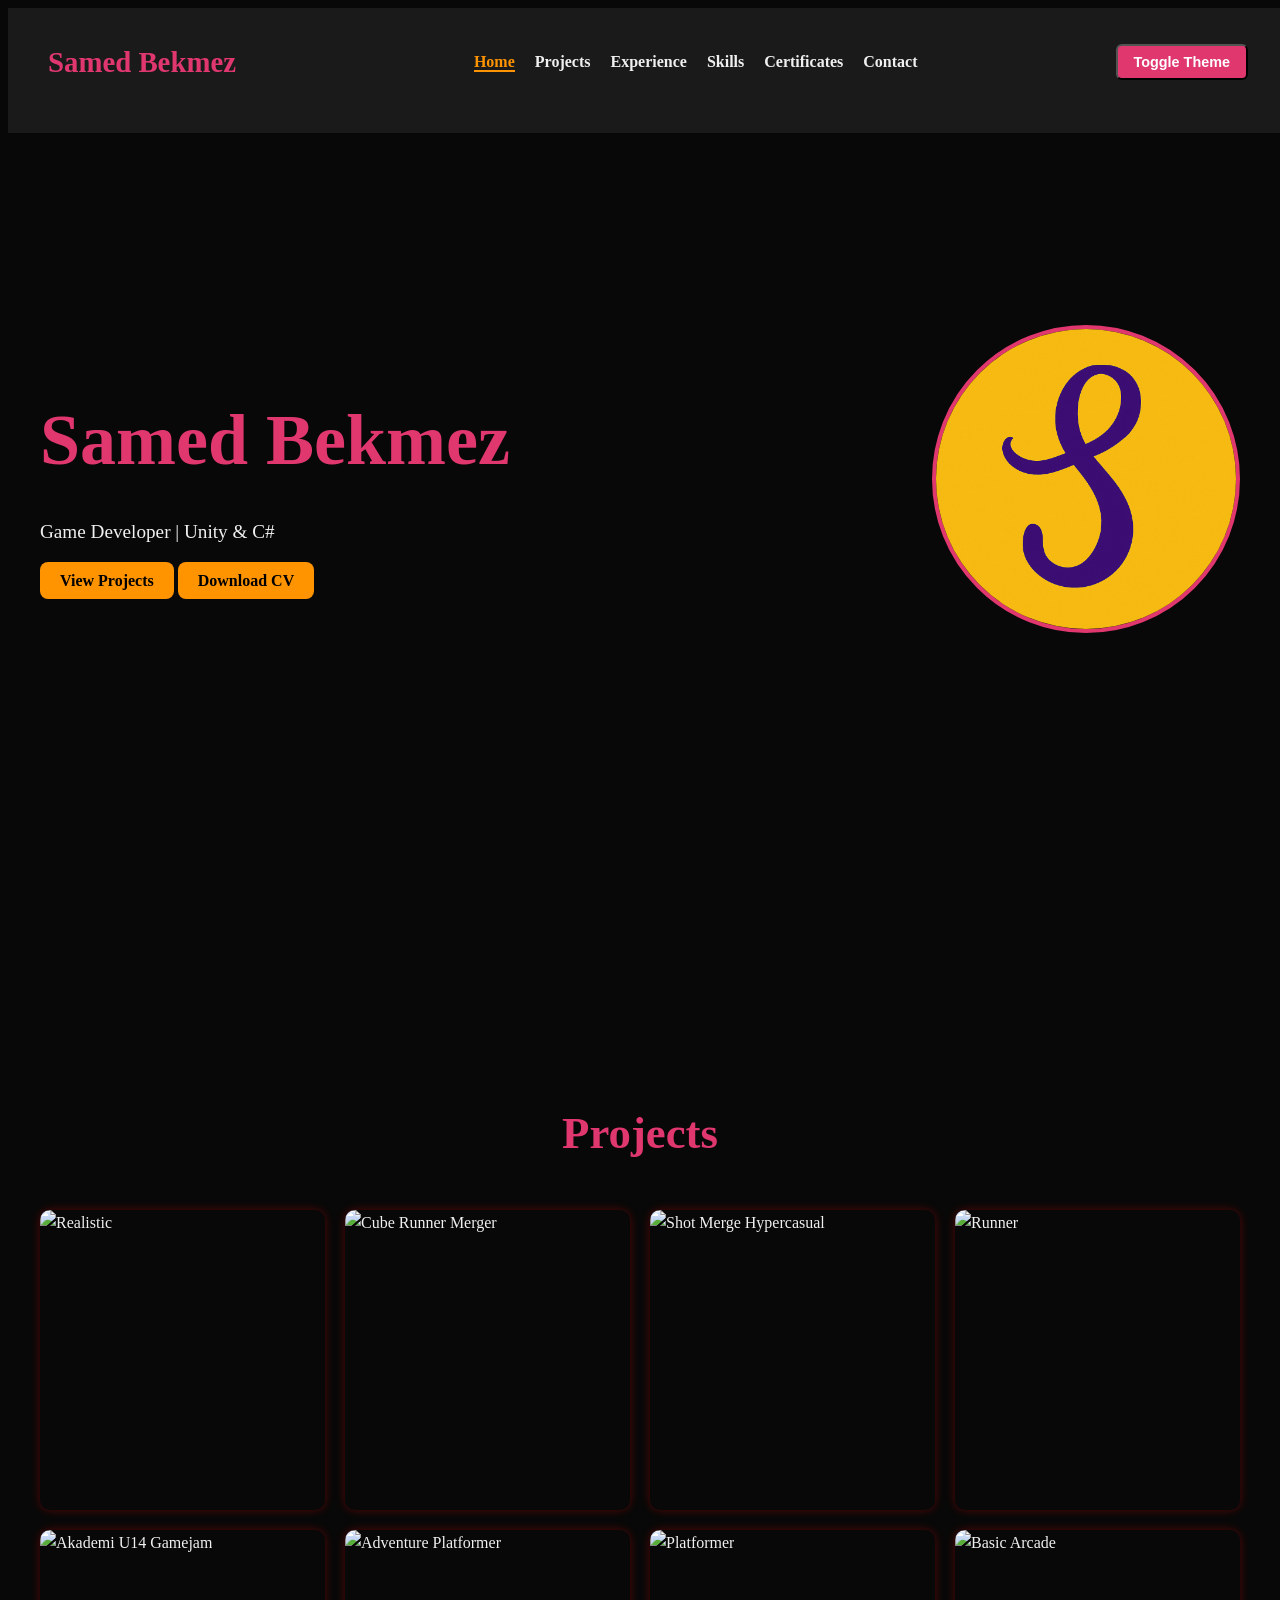
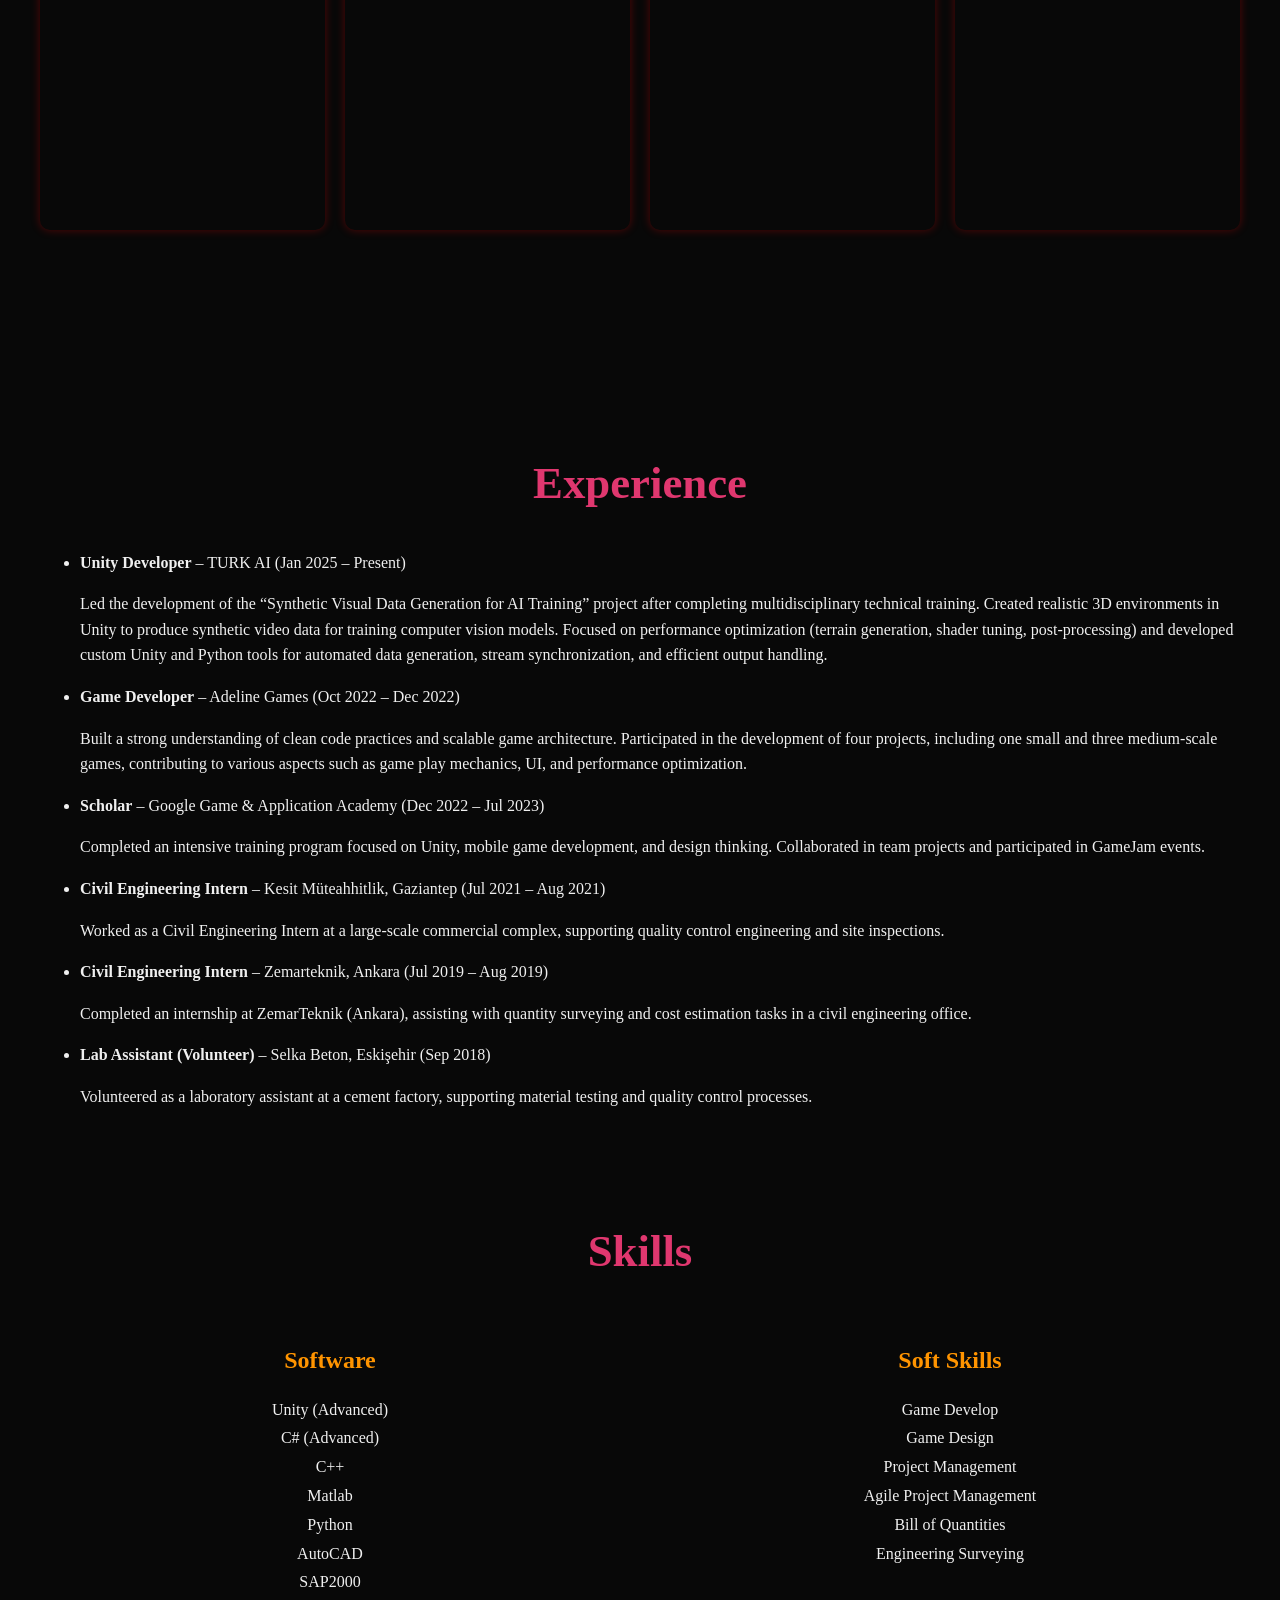
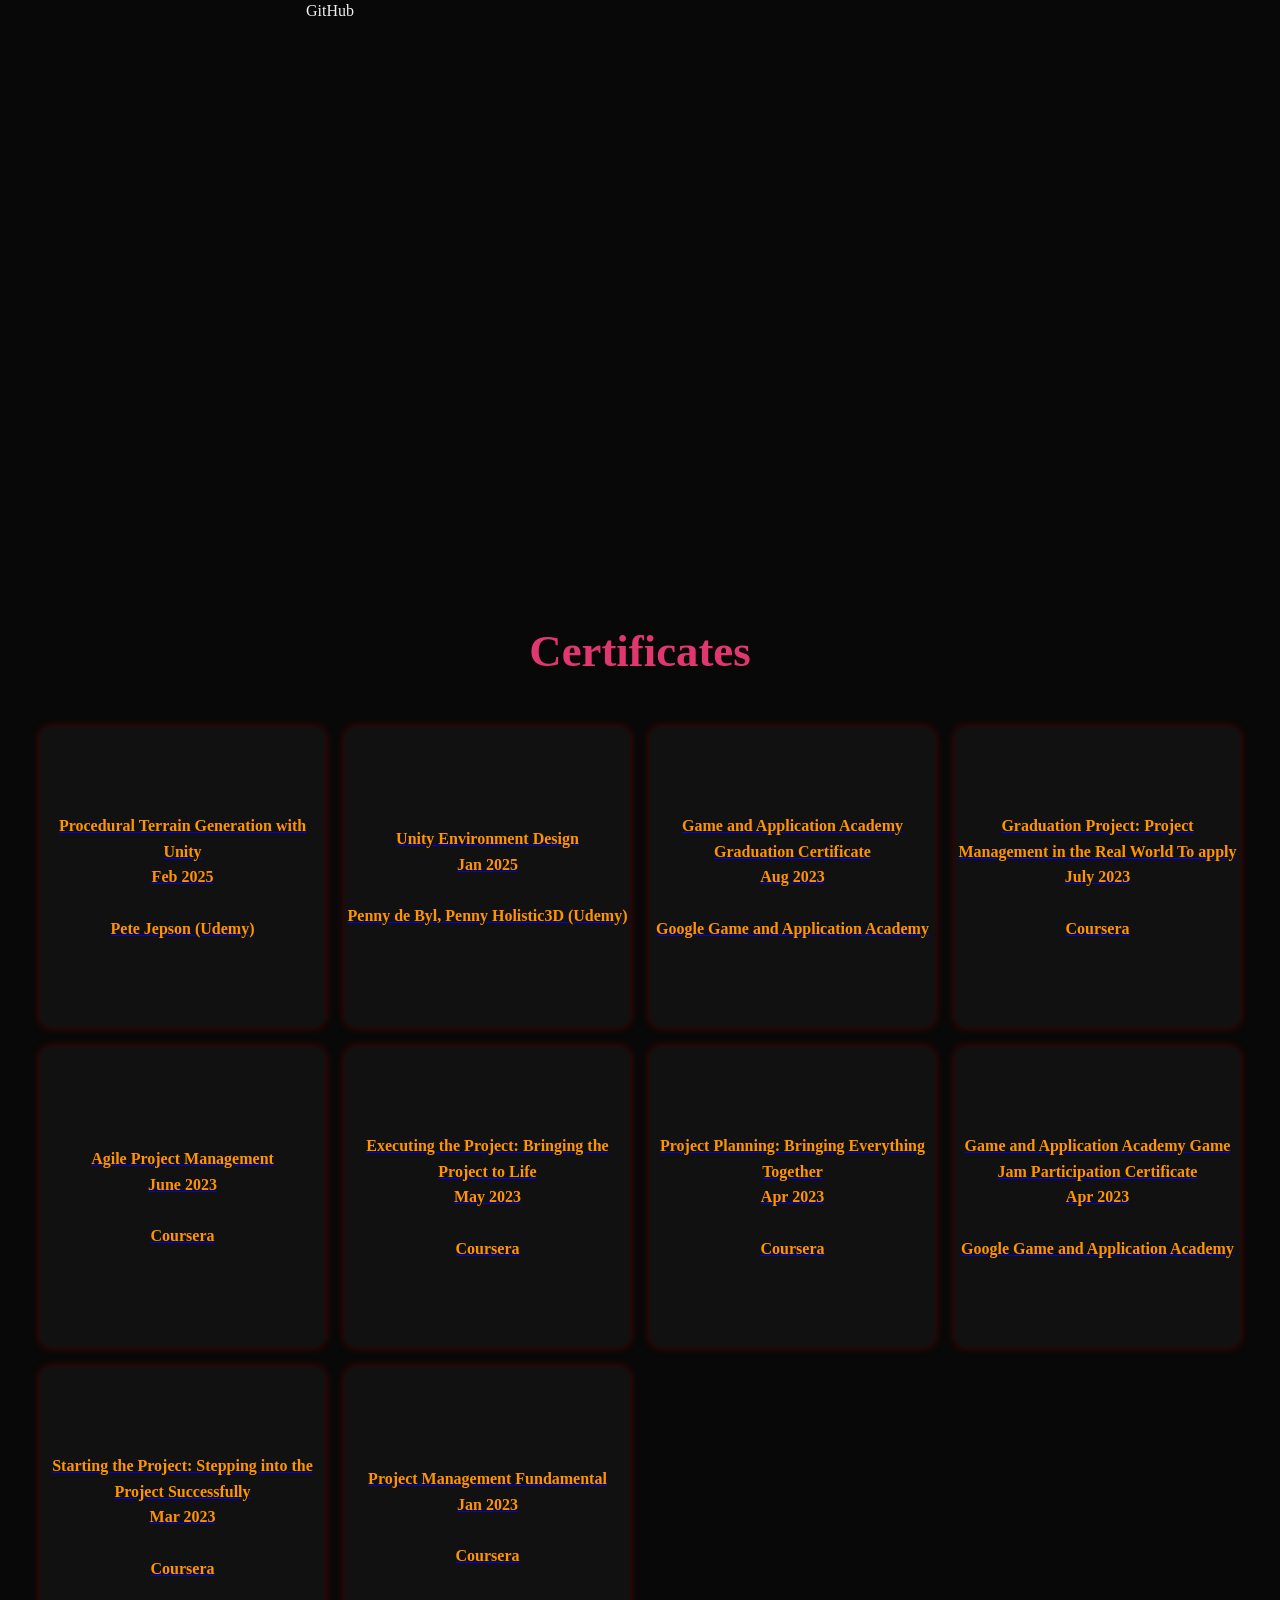
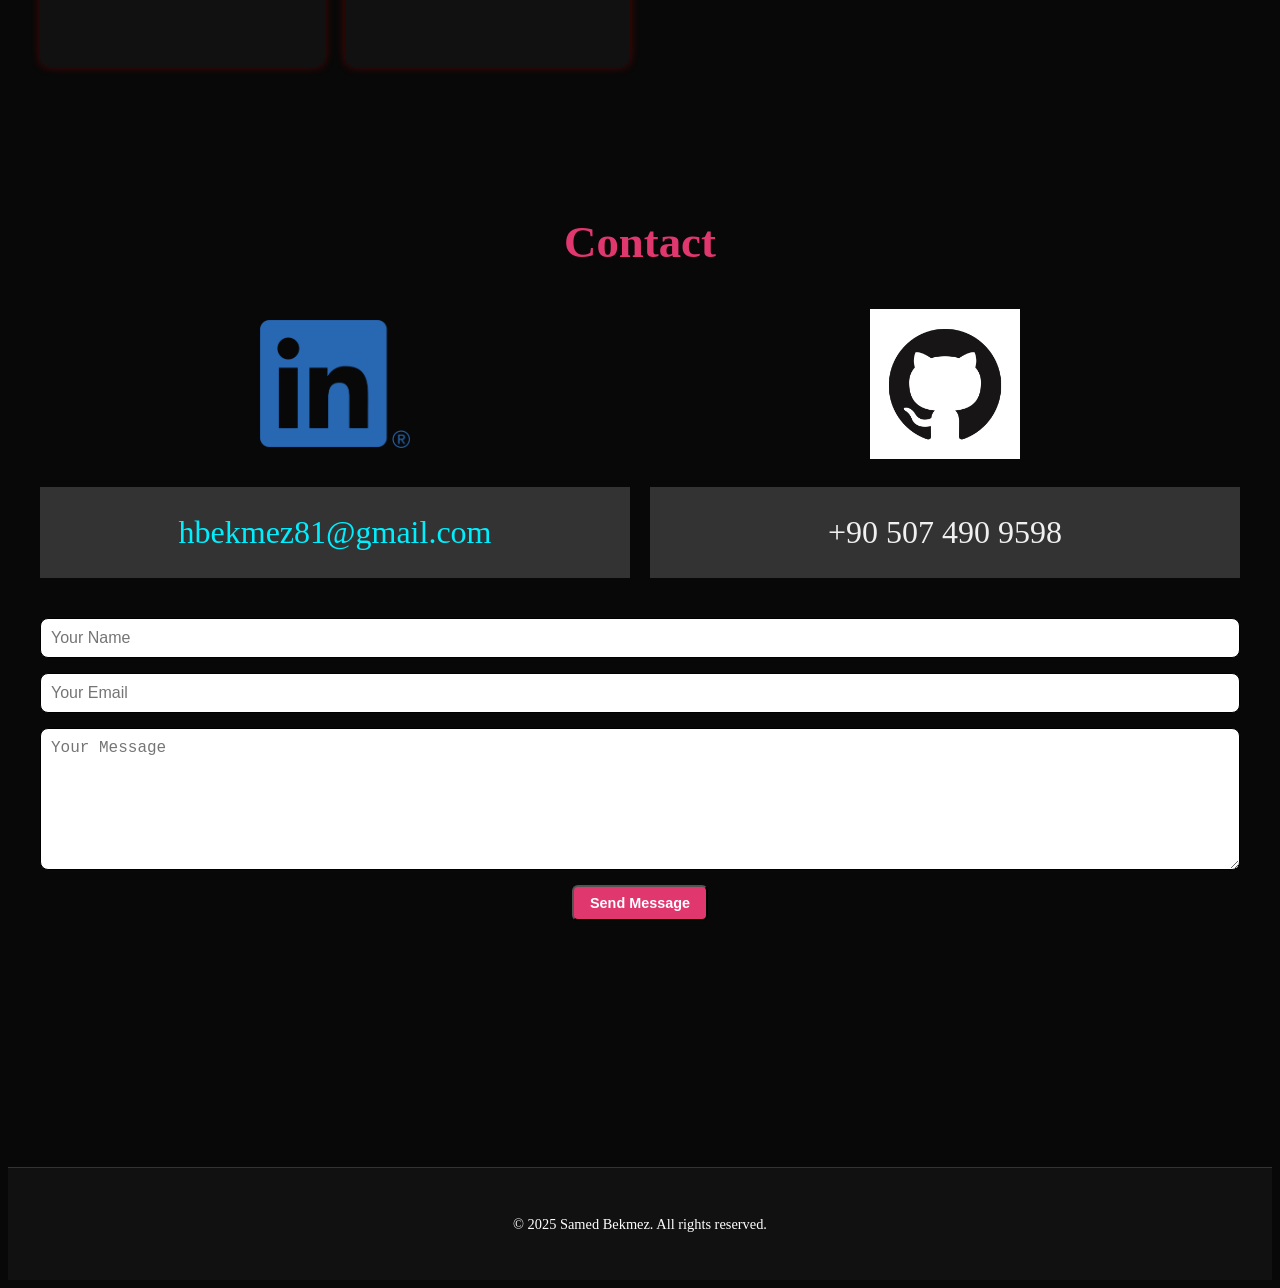
==== index.html @ 7e8eedae "Update index.html" ====
<!DOCTYPE html>
<html lang="en">

<head>
    <meta charset="UTF-8" />
    <meta name="viewport" content="width=device-width, initial-scale=1.0" />
    <title>Samed Bekmez | Game Developer</title>
    <link href="https://fonts.googleapis.com/css2?family=Inter:wght@400;600;800&display=swap" rel="stylesheet" />
    <link rel="stylesheet" href="style.css" />
</head>

<body>
    <header>
        <nav class="container nav">
            <a href="#home" class="logo">
                <span class="logo-text">Samed Bekmez</span>
                <img class="logo-img" src="img/jestersvision_logo.png" alt="Logo" />
            </a>
            <ul class="nav-links">
                <li><a href="#home">Home</a></li>
                <li><a href="#projects">Projects</a></li>
                <li><a href="#experience">Experience</a></li>
                <li><a href="#skills">Skills</a></li>
                <li><a href="#certificates">Certificates</a></li>
                <li><a href="#contact">Contact</a></li>
            </ul>

            <div class="right-buttons">
                <button id="theme-toggle" class="btn-small">Toggle Theme</button>
                <div class="menu-toggle" id="mobile-menu">
                    <span></span><span></span><span></span>
                </div>
            </div>
        </nav>

    </header>

    <section id="home" class="hero container">
        <div class="hero-text">

            <h1>Samed Bekmez</h1>
            <p> Game Developer | Unity & C# </p>
            <a href="https://github.com/sambekthejester?tab=repositories" class="btn" target="_blank">View Projects</a>

            <a href="cv/Samed_Bekmez_CV.pdf" class="btn" target="_blank">Download CV</a>
        </div>
        <div class="hero-img">
            <img src="img/jestersvision_logo.png" alt="Samed Bekmez Logo" />
        </div>
    </section>

    <section id="projects" class="section">
        <div class="container">
            <h2 class="section-title">Projects</h2>
            <div class="gallery-grid">

                <!-- Synthetic Visual Data Generation -->
                <div class="gallery-item">
                    
                    <img src="img/Realistic/thumb.JPG" alt="Realistic" />


                    <div class="overlay">
                        <h3>Synthetic Visual Data Generation</h3>

                
                    </div>

                </div>
                <!-- 
                <!-- Frog Feed Order -->
                <!-- 
                 <div class="gallery-item">
                    <img src="img/Cube_Runner_Merger/thumb.JPG" alt="Frog Feed Order" />

                    <div class="overlay">
                        <h3>Frog Feed Order</h3>
                       
                    </div>
                </div>
 

                <!-- Cube Runner Merger -->
                <div class="gallery-item">
                    <img src="img/Cube_Runner_Merger/thumb.JPG" alt="Cube Runner Merger" />

                    <div class="overlay">
                        <h3>Cube Runner Merger</h3>
 
 
                    </div>
                </div>

                <!-- Shot Merge Hypercasual -->
                <div class="gallery-item">
                    <img src="img/shot_merge_Hypercasual/thumb.JPG" alt="Shot Merge Hypercasual" />
                    <div class="overlay">
                        <h3>Shot Merge Hypercasual</h3>
 
                    </div>
                </div>

                <!-- Runner -->
                <div class="gallery-item">
                    
                     <img src="img/Runner/thumb.JPG" alt="Runner" />
                    <div class="overlay">
                        <h3>Runner</h3>
 
                    </div>
                </div>

                <!-- Arcanum (GameJam) -->
                <div class="gallery-item">
                   
                    <img src="img/Akademi-U14-Gamejam/thumb.JPG" alt="Akademi U14 Gamejam" />
                    <div class="overlay">
                        <h3>Akademi U14 Gamejam</h3>
 
                    </div>
                </div>

                <!-- Adventure Platformer -->
                <div class="gallery-item">
                  
                     <img src="img/2d_adventure_platformer/thumb.JPG" alt="Adventure Platformer" />
                    <div class="overlay">
                        <h3>Adventure Platformer</h3>
 
                    </div>
                </div>

                <!-- Platformer -->
                <div class="gallery-item">
                    <img src="img/2d_platformer/thumb.JPG" alt="Platformer" />
                    <div class="overlay">
                        <h3>Platformer</h3>
 
                    </div>
                </div>

                <!-- Basic Arcade -->
                <div class="gallery-item">
                    <img src="img/2d_basic_arcade/thumb.JPG" alt="Basic Arcade" />
                    <div class="overlay">
                        <h3>Basic Arcade</h3>
 
                    </div>
                </div>

            </div>
        </div>
        <!-- Modal for Project Details -->
        <!-- Modal for Project Details -->
        <div id="project-modal" class="modal hidden">
            <div class="modal-content">
 
                <span class="close-modal">&times;</span>

                <div id="modal-body">
 
                    <!-- Seçili büyük medya burada gösterilecek -->
                    <img id="main-display" src="" alt="Main Media" />
                    <!-- Eğer video olacaksa burayı dinamik değiştireceğiz -->
                </div>

                <div class="thumbnails" id="thumbnails-container">
                    <!-- Thumbnail'lar buraya JavaScript ile eklenecek -->
                </div>
            </div>
        </div>


        <style>
            .modal {
                position: fixed;
                top: 0;
                left: 0;
                width: 100%;
                height: 100%;
                background: rgba(0, 0, 0, 0.8);
                display: flex;
                justify-content: center;
                align-items: center;
                z-index: 1000;
            }

            .modal.hidden {
                display: none;
            }

            .modal-content {
                background: #fff;
                padding: 30px;
                border-radius: 10px;
                max-width: 800px;
                width: 90%;
                max-height: 90vh;
                overflow-y: auto;
                position: relative;
            }

            .modal-content video,
            .modal-content img {
                max-width: 100%;
                margin-bottom: 15px;
            }

            .modal-content h3 {
                margin-bottom: 10px;
                color: #333;
            }

            .modal-content p {
                color: #555;
            }

            .close-modal {
                position: absolute;
                top: 10px;
                right: 20px;
                font-size: 2rem;
                color: #000;
                cursor: pointer;
            }

            body.light-theme .modal-content {
                background: #fff;
                color: #000;
            }
        </style>

        <script>
            document.querySelectorAll('.gallery-item').forEach(item => {
                item.addEventListener('click', () => {
                    const modal = document.getElementById('project-modal');
                    const modalBody = document.getElementById('modal-body');
                    const projectName = item.querySelector('h3')?.innerText || 'Project';

                    modalBody.innerHTML = `
          <h3>${projectName}</h3>
           <p>${project.description}</p>
          ${item.querySelector('img') ? item.querySelector('img').outerHTML : ''}
          ${item.querySelector('video') ? item.querySelector('video').outerHTML : ''}
        `;

                    modal.classList.remove('hidden');
                });
            });

            document.querySelector('.close-modal').addEventListener('click', () => {
                document.getElementById('project-modal').classList.add('hidden');
            });

            window.addEventListener('click', (e) => {
                const modal = document.getElementById('project-modal');
                if (e.target === modal) {
                    modal.classList.add('hidden');
                }
            });
        </script>
        <script>
            const projects = {
                "Synthetic Visual Data Generation": {
                    description: "Designed realistic virtual scenarios within the Unity engine to support computer vision model training.",
 
                    github: "https://github.com/sambekthejester/TerrainGeneration",  // ← buraya
 
                    media: [

                        "img/Realistic/iter_1.mp4",

                        "img/Realistic/iter_1_box.mp4",

                        "img/Realistic/iter_5 (withHorse).mp4",

                        "img/Realistic/iter_5_box.mp4"

                    ],
                },
 
                /*
                "Frog Feed Order": {
                    description: "Available on Google Play. A hypercasual merge-runner game where players combine cubes and navigate obstacles.",
                    github: "https://github.com/sambekthejester/realistic-data-generation",  // ← buraya
                    media: [

                        "img/Cube_Runner_Merger/photo_2.jpg",
                        "img/Cube_Runner_Merger/photo_3.jpg",
                        "img/Cube_Runner_Merger/photo_4.jpg",
                        "img/Cube_Runner_Merger/photo_5.jpg",
                        "img/Cube_Runner_Merger/photo_6.jpg",
                        "img/Cube_Runner_Merger/photo_7.jpg",
                        "img/Cube_Runner_Merger/photo_8.jpg",
                        "img/Cube_Runner_Merger/photo_9.jpg",
                        "img/Cube_Runner_Merger/photo_10.jpg",
                        "img/Cube_Runner_Merger/photo_11.jpg"
                    ],

                },
                */
                "Cube Runner Merger": {
                    description: "Available on Google Play. A hypercasual merge-runner game where players combine cubes and navigate obstacles.",
                    github: "https://github.com/sambekthejester/Cube_Runner_Merger",  // ← buraya
 
                    media: [

                        "img/Cube_Runner_Merger/photo_2.jpg",
                        "img/Cube_Runner_Merger/photo_3.jpg",
                        "img/Cube_Runner_Merger/photo_4.jpg",
                        "img/Cube_Runner_Merger/photo_5.jpg",
                        "img/Cube_Runner_Merger/photo_6.jpg",
                        "img/Cube_Runner_Merger/photo_7.jpg",
                        "img/Cube_Runner_Merger/photo_8.jpg",
                        "img/Cube_Runner_Merger/photo_9.jpg",
                        "img/Cube_Runner_Merger/photo_10.jpg",
                        "img/Cube_Runner_Merger/photo_11.jpg"
                    ],

                },
                "Shot Merge Hypercasual": {
                    description: "A prototype developed for a job interview. Includes shooting and merging mechanics.",
 
                    github: "https://github.com/sambekthejester/shot_merge_Hypercasual",  // ← buraya
 
                    media: [
                        "img/shot_merge_Hypercasual/photo_1.jpg",
                        "img/shot_merge_Hypercasual/photo_2.jpg",
                        "img/shot_merge_Hypercasual/photo_3.jpg",
                        "img/shot_merge_Hypercasual/photo_4.jpg",
                        "img/shot_merge_Hypercasual/photo_5.jpg",
                        "img/shot_merge_Hypercasual/photo_6.jpg",
                        "img/shot_merge_Hypercasual/photo_7.jpg"
                    ]
                },
                "Runner": {
                    description: "A basic runner mechanic demo developed as an exercise.",
 
                    github: "https://github.com/sambekthejester/Runner",  // ← buraya
 
                    media: [

                        "img/Runner/runner (2).mp4"
                    ]
                },
                "Akademi U14 Gamejam": {
                    description: "Google Game & App Academy Gamejam submission: Arcanum.",
    github: "https://github.com/sambekthejester/Bootcamp_U17",  // ← buraya
 
                    media: [

                        "img/Akademi-U14-Gamejam/arcanum.mp4"
                    ]
                },
                "Adventure Platformer": {
                    description: "A 2D platformer exercise focused on character movement, environment and game flow.",
    github: "https://github.com/sambekthejester/2d_adventure_platformer",  // ← buraya
 
                    media: [

                        "img/2d_adventure_platformer/movie_001 (3).mp4",

                        "img/2d_adventure_platformer/movie_002 (1).mp4",

                        "img/2d_adventure_platformer/movie_003 (1).mp4"
                    ]
                },
                "Platformer": {
                    description: "A platformer prototype with level design and obstacle mechanics.",
 
                    github: "https://github.com/sambekthejester/2d_platformer",  // ← buraya
 
                    media: [
                        "img/2d_platformer/2d_platformer.png",

                        "img/2d_platformer/2d_platformer_1.mp4",

                        "img/2d_platformer/2d_platformer_2.mp4",

                        "img/2d_platformer/2d_platformer_3.mp4",

                        "img/2d_platformer/2d_platformer_4.mp4",

                        "img/2d_platformer/2d_platformer_5.mp4"
                    ]
                },
                "Basic Arcade": {
                    description: "A basic arcade-style 2D game exercise including shooting and scoring.",
 
                    github: "https://github.com/sambekthejester/2d_basic_arcade",  // ← buraya
 
                    media: [

                        "img/2d_basic_arcade/2d_basic_arcade_2.png",
                        "img/2d_basic_arcade/2d_basic_arcade_1.png",

                        "img/2d_basic_arcade/2d_basic_arcade_3.png",

                        "img/2d_basic_arcade/2d_basic_arcade.mp4"
                    ]
                }
            };

            document.querySelectorAll('.gallery-item').forEach(item => {
                item.addEventListener('click', (event) => {
                    event.preventDefault();

                    const projectName = item.querySelector('h3')?.innerText;
                    const project = projects[projectName];
                    if (!project) return;

                    const modal = document.getElementById('project-modal');
                    const modalBody = document.getElementById('modal-body');

                    // --- 1) Önce Modal Body'yi oluştur ---
                    modalBody.innerHTML = `
 
  <h3 style="text-align: center;">${projectName}</h3>
  ${project.github ? `
    <div style="text-align: center; margin-top: 8px;">
      <a href="${project.github}" target="_blank" style="display: inline-flex; align-items: center; gap: 6px; text-decoration: none; color: Black;">
        <img src="https://cdn.jsdelivr.net/gh/devicons/devicon/icons/github/github-original.svg" alt="GitHub" style="width:24px; height:24px;">
        <span style="font-size: 0.95rem;">View on GitHub</span>
      </a>
    </div>` : ''}
  <p style="margin-top: 20px;">${project.description}</p>
  <div class="main-media" style="margin-bottom:20px;"></div>
  <div id="thumbnails-container" style="display:flex;flex-wrap:wrap;gap:10px;justify-content:center;"></div>
`;



 

                    // --- 2) Sonra o iç elementleri yakala ---
                    const mainDisplayContainer = modalBody.querySelector('.main-media');
                    const thumbnailsContainer = modalBody.querySelector('#thumbnails-container');

                    // --- 3) İlk medya elemanını göster ---
                    const firstMedia = project.media.find(m => !m.includes('video'));
                    const firstSrc = firstMedia || project.media[0];

                    if (firstSrc.endsWith('.mp4') || firstSrc.endsWith('.webm')) {
                        mainDisplayContainer.innerHTML = `<video id="main-display" controls autoplay muted src="${firstSrc}" style="width:100%; max-height:70vh; border-radius:8px;"></video>`;
                    } else {
                        mainDisplayContainer.innerHTML = `<img id="main-display" src="${firstSrc}" alt="Main Media" style="width:100%; max-height:70vh; border-radius:8px;">`;
                    }

                    // --- 4) Thumbnail'ları oluştur ---
                    project.media.forEach(src => {
                        let thumb;
                        if (src.endsWith('.mp4') || src.endsWith('.webm')) {
                            thumb = document.createElement('video');
                            thumb.src = src;
                            thumb.muted = true;
                            thumb.loop = true;
                 thumb.autoplay = false;
 
                            thumb.style.width = "100px";
                            thumb.style.height = "70px";
                            thumb.style.objectFit = "cover";
                        } else {
                            thumb = document.createElement('img');
                            thumb.src = src;
                            thumb.style.width = "100px";
                            thumb.style.height = "70px";
                            thumb.style.objectFit = "cover";
                        }
                        thumb.classList.add('thumb');
                        thumb.style.cursor = "pointer";

                        thumb.addEventListener('click', () => {
                            if (src.endsWith('.mp4') || src.endsWith('.webm')) {
                                mainDisplayContainer.innerHTML = `<video id="main-display" controls autoplay muted src="${src}" style="width:100%; max-height:70vh; border-radius:8px;"></video>`;
                            } else {
                                mainDisplayContainer.innerHTML = `<img id="main-display" src="${src}" alt="Main Media" style="width:100%; max-height:70vh; border-radius:8px;">`;
                            }
                        });

                        thumbnailsContainer.appendChild(thumb);
                    });

                    // --- 5) Modalı aç ---
                    modal.classList.remove('hidden');
                });
            });

            document.querySelector('.close-modal').addEventListener('click', () => {
                document.getElementById('project-modal').classList.add('hidden');
            });

            window.addEventListener('click', (e) => {
                const modal = document.getElementById('project-modal');
                if (e.target === modal) {
                    modal.classList.add('hidden');
                }
            });



            // Modal kapatma
            document.querySelector('.close-modal').addEventListener('click', () => {
                document.getElementById('project-modal').classList.add('hidden');
            });

            window.addEventListener('click', (e) => {
                const modal = document.getElementById('project-modal');
                if (e.target === modal) {
                    modal.classList.add('hidden');
                }
            });


            document.querySelector('.close-modal').addEventListener('click', () => {
                document.getElementById('project-modal').classList.add('hidden');
            });

            window.addEventListener('click', (e) => {
                const modal = document.getElementById('project-modal');
                if (e.target === modal) {
                    modal.classList.add('hidden');
                }
            });
        </script>


    </section>



    <section id="experience" class="Experience">
        <div class="container">
            <h2 class="section-title">Experience</h2>
            <ul class="experience-list">

                <li>
                    <strong>Unity Developer</strong> – TURK AI (Jan 2025 – Present)
                    <p>Led the development of the “Synthetic Visual Data Generation for AI Training” project after
                        completing
                        multidisciplinary technical training. Created realistic 3D environments in Unity to produce
                        synthetic video
                        data for training computer vision models. Focused on performance optimization (terrain
                        generation, shader
                        tuning, post-processing) and developed custom Unity and Python tools for automated data
                        generation, stream
                        synchronization, and efficient output handling.</p>
                </li>

                <li>
                    <strong>Game Developer</strong> – Adeline Games (Oct 2022 – Dec 2022)
                    <p>Built a strong understanding of clean code practices and scalable game architecture. Participated
                        in the
                        development of four projects, including one small and three medium-scale games, contributing to
                        various aspects
                        such as game play mechanics, UI, and performance optimization.</p>
                </li>

                <li>
                    <strong>Scholar</strong> – Google Game & Application Academy (Dec 2022 – Jul 2023)
                    <p>Completed an intensive training program focused on Unity, mobile game development, and design
                        thinking. Collaborated in team projects and participated in GameJam events.</p>
                </li>

                <li>
                    <strong>Civil Engineering Intern</strong> – Kesit Müteahhitlik, Gaziantep (Jul 2021 – Aug 2021)
                    <p>Worked as a Civil Engineering Intern at a large-scale commercial complex, supporting quality
                        control engineering
                        and site inspections.</p>
                </li>

                <li>
                    <strong>Civil Engineering Intern</strong> – Zemarteknik, Ankara (Jul 2019 – Aug 2019)
                    <p>Completed an internship at ZemarTeknik (Ankara), assisting with quantity surveying and cost
                        estimation tasks
                        in a civil engineering office.</p>
                </li>

                <li>
                    <strong>Lab Assistant (Volunteer)</strong> – Selka Beton, Eskişehir (Sep 2018)
                    <p>Volunteered as a laboratory assistant at a cement factory, supporting material testing and
                        quality control
                        processes.</p>
                </li>

            </ul>
        </div>
    </section>


    <section id="skills" class="section">
        <div class="container">
            <h2 class="section-title">Skills</h2>

            <div class="skills-grid">
                <div>
                    <h3>Software</h3>
                    <ul>
                        <li>Unity (Advanced)</li>
                        <li>C# (Advanced)</li>
                        <li>C++</li>
                        <li>Matlab</li>
                        <li>Python</li>
                        <li>AutoCAD</li>
                        <li>SAP2000</li>
                        <li>GitHub</li>
                    </ul>
                </div>



                <div>
                    <h3>Soft Skills</h3>
                    <ul>
                        <li>Game Develop</li>
                        <li>Game Design</li>
                        <li>Project Management</li>
                        <li>Agile Project Management</li>
                        <li>Bill of Quantities</li>
                        <li>Engineering Surveying</li>


                    </ul>
                </div>
            </div>
        </div>
    </section>



    <section id="certificates" class="section">
        <div class="container">
            <h2 class="section-title">Certificates</h2>
            <div class="gallery-grid">

 
                <a href="https://www.udemy.com/certificate/UC-f7345654-d6be-4e47-bacd-4e83c01c10c7/"
                class="gallery-item certificate-item" target="_blank">
                    <div class="text-placeholder">
                        Procedural Terrain Generation with Unity<br>Feb 2025 <br> <br>Pete Jepson (Udemy)
                    </div>
                    <div class="overlay">


                    </div>
                </a>


                <a href="https://www.udemy.com/certificate/UC-3dc1550b-b796-4994-a9b4-f714386e2808/"
                class="gallery-item certificate-item" target="_blank">
                    <div class="text-placeholder">
                        Unity Environment Design<br>Jan 2025 <br> <br>Penny de Byl, Penny Holistic3D (Udemy)
                    </div>

                    <div class="overlay">


                    </div>

                </a>
                <a href="https://verified.sertifier.com/en/verify/43076692580595/"
                class="gallery-item certificate-item" target="_blank">

                    <div class="text-placeholder">
                        Game and Application Academy Graduation Certificate<br>Aug 2023 <br> <br>Google Game and
                        Application Academy
                    </div>

                    <div class="overlay">


                    </div>

                </a>


                <a href="https://coursera.org/share/4862732af2c7d1d197959725f21c396f"
                class="gallery-item certificate-item" target="_blank">
 


                    <div class="text-placeholder">
                        Graduation Project: Project Management
                        in the Real World To apply<br>July 2023
 
                        <br> <br>Coursera
                    </div>

                    <div class="overlay">


                    </div>


                </a>
                <a href="https://coursera.org/share/023d0ddbe08b3307a5acb907e4eb3389"
                class="gallery-item certificate-item" target="_blank">

                    <div class="text-placeholder">
                        Agile Project Management<br>June 2023 <br> <br>Coursera
                    </div>
                    <div class="overlay">


                    </div>

                </a>

                <a href="https://coursera.org/share/d3af0423ad799533e792f6fc4d25a7cb"
                class="gallery-item certificate-item" target="_blank">

                    <div class="text-placeholder">
                        Executing the Project: Bringing the Project to Life<br>May 2023 <br>
                        <br>Coursera
                    </div>
                    <div class="overlay">


                    </div>
                </a>


                <a href="https://coursera.org/share/d3af0423ad799533e792f6fc4d25a7cb"
                class="gallery-item certificate-item" target="_blank">

                    <div class="text-placeholder">
                        Project Planning: Bringing Everything Together<br>Apr 2023 <br>
                        <br>Coursera
                    </div>
                    <div class="overlay">


                    </div>
                </a>


                <a href="https://verified.sertifier.com/en/verify/06501548519885"  class="gallery-item certificate-item" target="_blank">

                    <div class="text-placeholder">
                        Game and Application Academy
                        Game Jam Participation Certificate<br>Apr 2023 <br> <br>Google Game
                        and Application Academy
                    </div>
                    <div class="overlay">


                    </div>

                </a>

                <a href="https://www.coursera.org/account/accomplishments/certificate/LKDLFCTVNBYS"
                    class="gallery-item certificate-item" target="_blank">

                    <div class="text-placeholder">
                        Starting the Project: Stepping into the Project
                        Successfully<br>Mar 2023 <br> <br>Coursera
                    </div>
                    <div class="overlay">



                    </div>

                </a>

                <a href="https://www.coursera.org/account/accomplishments/certificate/7SFTN7F7Q2Z7" class="
                    gallery-item certificate-item" target="_blank">

                    <div class="text-placeholder">
                        Project Management Fundamental<br>Jan 2023 <br> <br>Coursera
                    </div>
                    <div class="overlay">


                    </div>
                </a>
            </div>
        </div>



 




    </section>
    <section id="contact" class="section">
        <div class="container contact">
            <h2 class="section-title">Contact</h2>

            <div class="about-grid">


                <a href="http://www.linkedin.com/in/samed-bekmez-343425153" class="about-btn" target="_blank">
                    <img src="img/logos/LI-In-Bug.png" alt="LinkedIn" />

                </a>

                <a href="https://github.com/sambekthejester" class="about-btn" target="_blank">
                    <img src="img/logos/GitHub-Mark-ea2971cee799.png" alt="GitHub" />

                </a>
 
                <a href="mailto:hbekmez81@gmail.com" class="about-btn no-link" target="_blank">
 
                    hbekmez81@gmail.com
                </a>

                <div class="about-btn no-link">
                    +90 507 490 9598


                </div>
            </div>

            <form action="https://getform.io/f/agdpmnmb" method="POST" class="contact-form">
                <input type="text" name="name" placeholder="Your Name" required />
                <input type="email" name="email" placeholder="Your Email" required />
                <textarea name="message" placeholder="Your Message" required></textarea>
                <button type="submit" class="btn-small">Send Message</button>
            </form>

        </div>
    </section>

    <footer>
        <div class="container">
            <p>&copy; 2025 Samed Bekmez. All rights reserved.</p>
        </div>
    </footer>

    <script>
        const mobileMenu = document.getElementById("mobile-menu");
        const navLinks = document.querySelector(".nav-links");
        const themeToggle = document.getElementById("theme-toggle");

        mobileMenu.addEventListener("click", () => {
            navLinks.classList.toggle("active");
        });

        themeToggle.addEventListener("click", () => {
            document.body.classList.toggle("light-theme");
        });
    </script>
    <script>
        document.addEventListener("DOMContentLoaded", () => {
            const sections = document.querySelectorAll("section");
            const navLinks = document.querySelectorAll(".nav-links li a");

            window.addEventListener("scroll", () => {
                let current = "";

                sections.forEach((section) => {
                    const sectionTop = section.offsetTop - 100;
                    const sectionHeight = section.clientHeight;
                    if (window.pageYOffset >= sectionTop && window.pageYOffset < sectionTop + sectionHeight) {
                        current = section.getAttribute("id");
                    }
                });

                navLinks.forEach((link) => {
                    link.classList.remove("active");
                    if (link.getAttribute("href") === `#${current}`) {
                        link.classList.add("active");
                    }
                });
            });
        });
    </script>


</body>

</html>
---- style.css ----
/* style.css */

:root {
    --primary-color: #e0376f;
    --accent-color: #ff9400;
    --bg-color: #080808;
    --text-color: #f0f0f0;
    --link-color: #00efff;
    
  
}
html {
    scroll-behavior: smooth;
  }
  
/* ... önceki stiller aynı kalır ... */

/* Gallery Grid */
.gallery-grid {
    display: grid;
    grid-template-columns: repeat(auto-fill, minmax(250px, 1fr));
    gap: 20px;
    margin-top: 40px;
    cursor: pointer;
}

.gallery-item {
    position: relative;
    height: 300px;
    /* Sabit yükseklik veriyoruz */
    overflow: hidden;
    border-radius: 10px;
    box-shadow: 0 0 10px rgba(255, 0, 0, 0.3);
    cursor: pointer;
}

.main-media img,
.main-media video {
    width: 100%;
    max-height: 70vh;
    object-fit: contain;
    margin-bottom: 20px;
    border-radius: 8px;
}

.thumbnails {
    display: flex;
    flex-wrap: wrap;
    gap: 10px;
    justify-content: center;
}

.thumbnails img,
.thumbnails video {
    width: 100px;
    height: 100px;
    object-fit: cover;
    cursor: pointer;
    border-radius: 8px;
    transition: transform 0.3s;
}

.thumbnails img:hover,
.thumbnails video:hover {
    transform: scale(1.1);
}





.overlay {
    position: absolute;
    top: 0;
    left: 0;
    width: 100%;
    height: 100%;
    background: rgba(0, 0, 0, 0.9);
    color: #fff;
    display: flex;
    flex-direction: column;
    justify-content: center;
    align-items: center;
    opacity: 0;
    transition: opacity 0.3s ease;
    text-align: center;

}

.gallery-item:hover .overlay {
    opacity: 0.9;

}

.overlay h3 {
    font-size: 1.2rem;
    display: flex;
    flex-direction: column;
    justify-content: center;
    align-items: center;

}

.right-buttons {
    display: flex;
    align-items: center;
    gap: 10px;
}

/* Mevcut .menu-toggle ayarlarınla çalışır */

.overlay a.btn-small {
    margin-top: 10px;
    display: flex;
    flex-direction: column;
    justify-content: center;
    align-items: center;

}

.btn-small {
    background: var(--primary-color);
    /* koyu olabilir */
    color: #fff;
    cursor: pointer;
    margin: auto;

}

.skills-grid {
    display: grid;
    grid-template-columns: repeat(auto-fit, minmax(280px, 1fr));
    gap: 40px;
    margin-top: 30px;
    padding: 0;
}

.skills-grid h3 {
    color: var(--accent-color);
    font-size: 1.5rem;
    margin-bottom: 15px;
    text-align: center;
}

.skills-grid ul {
    padding-left: 20px;
    list-style: none;
    line-height: 1.8;
    text-align: center;
    padding: 0;

}


.text-placeholder {
    width: 100%;
    height: 100%;
    background: #111;
    color: var(--accent-color);
    display: flex;
    justify-content: center;
    align-items: center;
    text-align: center;

    font-size: 1rem;
    font-weight: 600;
    transition: transform 0.4s ease;
}






body.light-theme .overlay {
    background: rgba(255, 255, 255, 0.7);
    color: #000;
}


body.light-theme .btn-small {
    background: var(--accent-color);
    color: #000;
}


body {
    background-color: var(--bg-color);
    color: var(--text-color);
    line-height: 1.6;
    transition: background 0.3s, color 0.3s;
    overflow-x: hidden;
}

body.light-theme {
    --bg-color: #f9f9f9;
    --text-color: #111;
    --primary-color: #0054a6;
    --accent-color: #e67e22;
    --link-color: #007acc;
}

body.light-theme header {
    background: #ffffff;
}

body.light-theme .project-card {
    background: #ffffff;
}

body.light-theme footer {
    background: #eeeeee;
    color: #555;
}

body.light-theme .project-card p {
    color: #333;
}

body.light-theme .contact p,
body.light-theme .contact a {
    color: var(--text-color);
}

body.light-theme .gallery-item:hover .overlay {
    background: rgba(238, 246, 255, 0.95);
    /* daha açık bir overlay */
}





.container {
    max-width: 1200px;
    margin: 0 auto;
    padding: 0 20px;
}

/* Header */
header {
    background: #1a1a1a;
    padding: 25px 0;
    position: fixed;
    width: 100%;
    z-index: 10;
    transition: background 0.3s;
    height: 75px;
}

.nav {
    display: flex;
    justify-content: space-between;
    align-items: center;
    position: relative;
}

.nav-links {
    list-style: none;
    display: flex;
    gap: 20px;
}

.nav-links li a {
    color: var(--text-color);
    text-decoration: none;
    font-weight: 600;
    transition: color 0.3s;
}

.nav-links li a.active {
    color: var(--accent-color);
    border-bottom: 2px solid var(--accent-color);
}

.nav-links li a:hover {
    color: var(--accent-color);
}

/* Mobile Menu */
.menu-toggle {
    display: none;
    flex-direction: column;
    cursor: pointer;
    z-index: 1001;
}

.menu-toggle span {
    height: 3px;
    width: 25px;
    background: var(--text-color);
    margin: 4px 0;
    border-radius: 5px;
    transition: 0.3s;
}

.nav-links.active {
    position: fixed;
    top: 0;
    right: 0;
    background: var(--bg-color);
    height: 100vh;
    width: 100%;
    flex-direction: column;
    align-items: center;
    justify-content: center;
    gap: 30px;
    transition: transform 0.3s ease;
    transform: translateX(0);
    display: flex;
    z-index: 1000;
    color: var(--accent-color);
    border-bottom: 2px solid var(--accent-color);
    transform: translateY(-3px);
    transition: transform 0.3s ease, color 0.3s ease;
}


.nav-links.inactive {
    transform: translateX(100%);
    display: none;
}

/* Hamburger to X icon */
.menu-toggle.open span:nth-child(1) {
    transform: rotate(45deg) translate(5px, 5px);
}

.menu-toggle.open span:nth-child(2) {
    opacity: 0;
}

.menu-toggle.open span:nth-child(3) {
    transform: rotate(-45deg) translate(5px, -5px);
}

@media (max-width: 768px) {
    .menu-toggle {
        display: flex;
    }

    .nav-links {
        display: none;
    }
}

/* Light theme for nav */
body.light-theme .nav-links li a {
    color: var(--text-color);
}

body.light-theme .nav-links li a:hover,
body.light-theme .nav-links li a.active {
    color: var(--accent-color);
    border-bottom: 2px solid var(--accent-color);
    transform: translateY(-3px);
    transition: transform 0.3s ease, color 0.3s ease;
}

body.light-theme .menu-toggle:hover span {
    background: var(--accent-color);
}

body.light-theme .nav-links.active {
    background: #ffffff;
    /* açık arka plan */
}


body.light-theme .menu-toggle span {
    background: #000;
}

 

.logo {
    display: flex;
    align-items: center;
    font-size: 1.8rem;
    font-weight: 800;
    color: var(--primary-color);
    text-decoration: none;
    gap: 10px;
}

.logo-text {
    display: inline;
}
.logo-img {
    display: none;
    width: 80px;
    height: 80px;
    object-fit: cover;
    border-radius: 50%; /* <<< BURASI! */
}

/* Mobil görünüm */
@media (max-width: 768px) {
    .logo-text {
        display: none;
    }
    .logo-img {
        display: block;
    }
}




/* Hero Section */
.hero {
    display: flex;
    align-items: center;
    justify-content: space-between;
    padding: 250px 0 300px;
    gap: 40px;
    min-height: 50vh;
}


.hero-text h1 {
    font-size: 4.5rem;
    margin: 10px 0;
    color: var(--primary-color);
}

.hero-text p {
    font-size: 1.2rem;
    margin-bottom: 20px;
}

.hero-img img {
    max-width: 300px;
    border-radius: 50%;
    border: 4px solid var(--primary-color);
}

.btn {
    background: var(--accent-color);
    color: #000;
    padding: 10px 20px;
    border-radius: 8px;
    text-decoration: none;
    font-weight: 600;
    transition: background 0.3s;
}

.btn:hover {
    background: var(--primary-color);
    color: #fff;
}


/* Section */
.section {
    min-height: 100vh;
    padding: 50px 0;

}



.section-title {
    font-size: 2.5rem;
    text-align: center;
    margin-bottom: 40px;
    margin-top: 40px;
    color: var(--primary-color);
}

h2.section-title {
    font-size: 2.8rem;
    font-weight: 700;
    color: var(--primary-color);
    margin-bottom: 30px;
}

h3 {
    font-size: 1.4rem;
    color: var(--accent-color);
}

/* Projects */
.projects-grid {
    display: grid;
    grid-template-columns: repeat(auto-fit, minmax(280px, 1fr));
    gap: 30px;
}

.project-card {
    background: #1f1f1f;
    padding: 20px;
    border-radius: 12px;
    text-align: center;
    transition: transform 0.3s;
}

.project-card:hover {
    transform: translateY(-5px);
}

.project-card img {
    max-width: 100%;
    border-radius: 8px;
    margin-bottom: 15px;
}

.project-card h3 {
    font-size: 1.3rem;
    margin-bottom: 10px;
    color: var(--accent-color);
}

.project-card p {
    font-size: 1rem;
    margin-bottom: 15px;
    color: #ccc;
    transition: color 0.3s;
}

.btn-small {
    background: var(--primary-color);
    color: #fff;
    padding: 8px 16px;
    border-radius: 6px;
    text-decoration: none;
    font-size: 0.9rem;
    font-weight: 600;
}

.btn-small:hover {
    background: var(--accent-color);
    color: #000;
}

/* Contact 
.contact p,
.contact a {
    font-size: 1.1rem;
    margin-bottom: 10px;
    color: var(--text-color);
    transition: color 0.3s;
}*/

.contact a {
    color: var(--link-color);

}

.about-grid {
    display: grid;
    grid-template-columns: repeat(2, minmax(150px, 1fr));
    gap: 20px;
    margin-bottom: 40px;
    justify-content: center;
    /* Grid'i yatayda ortalar */
    text-align: center;
    /* İçerikleri ortalar */
    align-items: center;
    /* Dikeyde ortalar */
}


.contact-form {
    display: flex;
    flex-direction: column;
    gap: 15px;
    margin-top: 20px;
}

.about-btn img {
    width: 150px;
    height: 150px;
    object-fit: contain;
}

.about-btn.no-link:hover {
    background-color: var(--accent-color);
    color: #000;
}

/* Pasif butonlar için */
.about-btn.no-link {
    background-color: #333;
    cursor: default;
    padding: 20px;
    font-size: 2rem;
    text-decoration: none;
}

/* Light Theme için */


body.light-theme .about-btn.no-link:hover {
    background-color: var(--accent-color);
    color: #000;
}

body.light-theme .about-btn.no-link {
    background-color: #ccc;
    color: #000;
}




.contact-form input,
.contact-form textarea {
    padding: 10px;
    border-radius: 8px;
    border: 1px solid #000000;
    outline: none;
    font-size: 1rem;
}

.contact-form textarea {
    resize: vertical;
    height: 120px;
}

footer {
    text-align: center;
    padding: 30px 0;
    background: #111;
    color: #ffffff;
    font-size: 0.9rem;
    transition: background 0.3s, color 0.3s;
    border-top: 1px solid #333;
    margin-top: 50px;
}

/* Responsive */
@media (max-width: 768px) {
    .hero {
        flex-direction: column;
        text-align: center;
    }

    .hero-img img {
        margin-top: 20px;
    }

    .nav-links {
        display: none;
        flex-direction: column;
        background: #1a1a1a;
        position: absolute;
        top: 70px;
        right: 20px;
        padding: 20px;
        border-radius: 8px;
    }

    .nav-links.active {
        display: flex;
    }

    .menu-toggle {
        display: flex;
    }

    .nav-links {
        transition: all 0.3s ease;
    }

    .nav-links li a {
        transition: color 0.3s, border-bottom 0.3s, transform 0.3s;
    }



    .about-grid {
        display: grid;
        grid-template-columns: repeat(auto-fit, minmax(100px, 300px));
        gap: 20px;
        margin-bottom: 40px;
        justify-content: center;
        /* yatayda ortala */
        align-items: center;
        /* dikeyde ortala */
        text-align: center;
        place-items: center;
    }

    .about-btn {
        display: flex;
        flex-direction: column;
        align-items: center;
        justify-content: center;
        gap: 6px;

        color: #fff;
        padding: 10px 20px;
        border-radius: 8px;
        text-decoration: none;
        font-weight: 600;
        font-size: 1.1rem;
        transition: background-color 0.3s ease, color 0.3s ease;
        width: 100%;
        max-width: 160px;
        height: 80px;
    }


    .about-btn img {
        width: 100px;
        height: 100px;
        object-fit: contain;
    }


    .about-btn:hover {
        background-color: var(--accent-color);
        color: #000;
    }

    /* Pasif butonlar için */
    .about-btn.no-link {
        background-color: #333;
        cursor: default;
        font-size: 1rem;
        width: 100%;
        max-width: 160px;
        height: 80px;
    }

    /* Light tema için */
    body.light-theme.about-btn {
        background-color: var(--accent-color);
        color: #000;
    }

    body.light-theme.about-btn:hover {
        background-color: var(--primary-color);
        color: #fff;
    }

    body.light-theme.about-btn.no-link {
        background-color: #ddd;
        color: #333;

    }





}
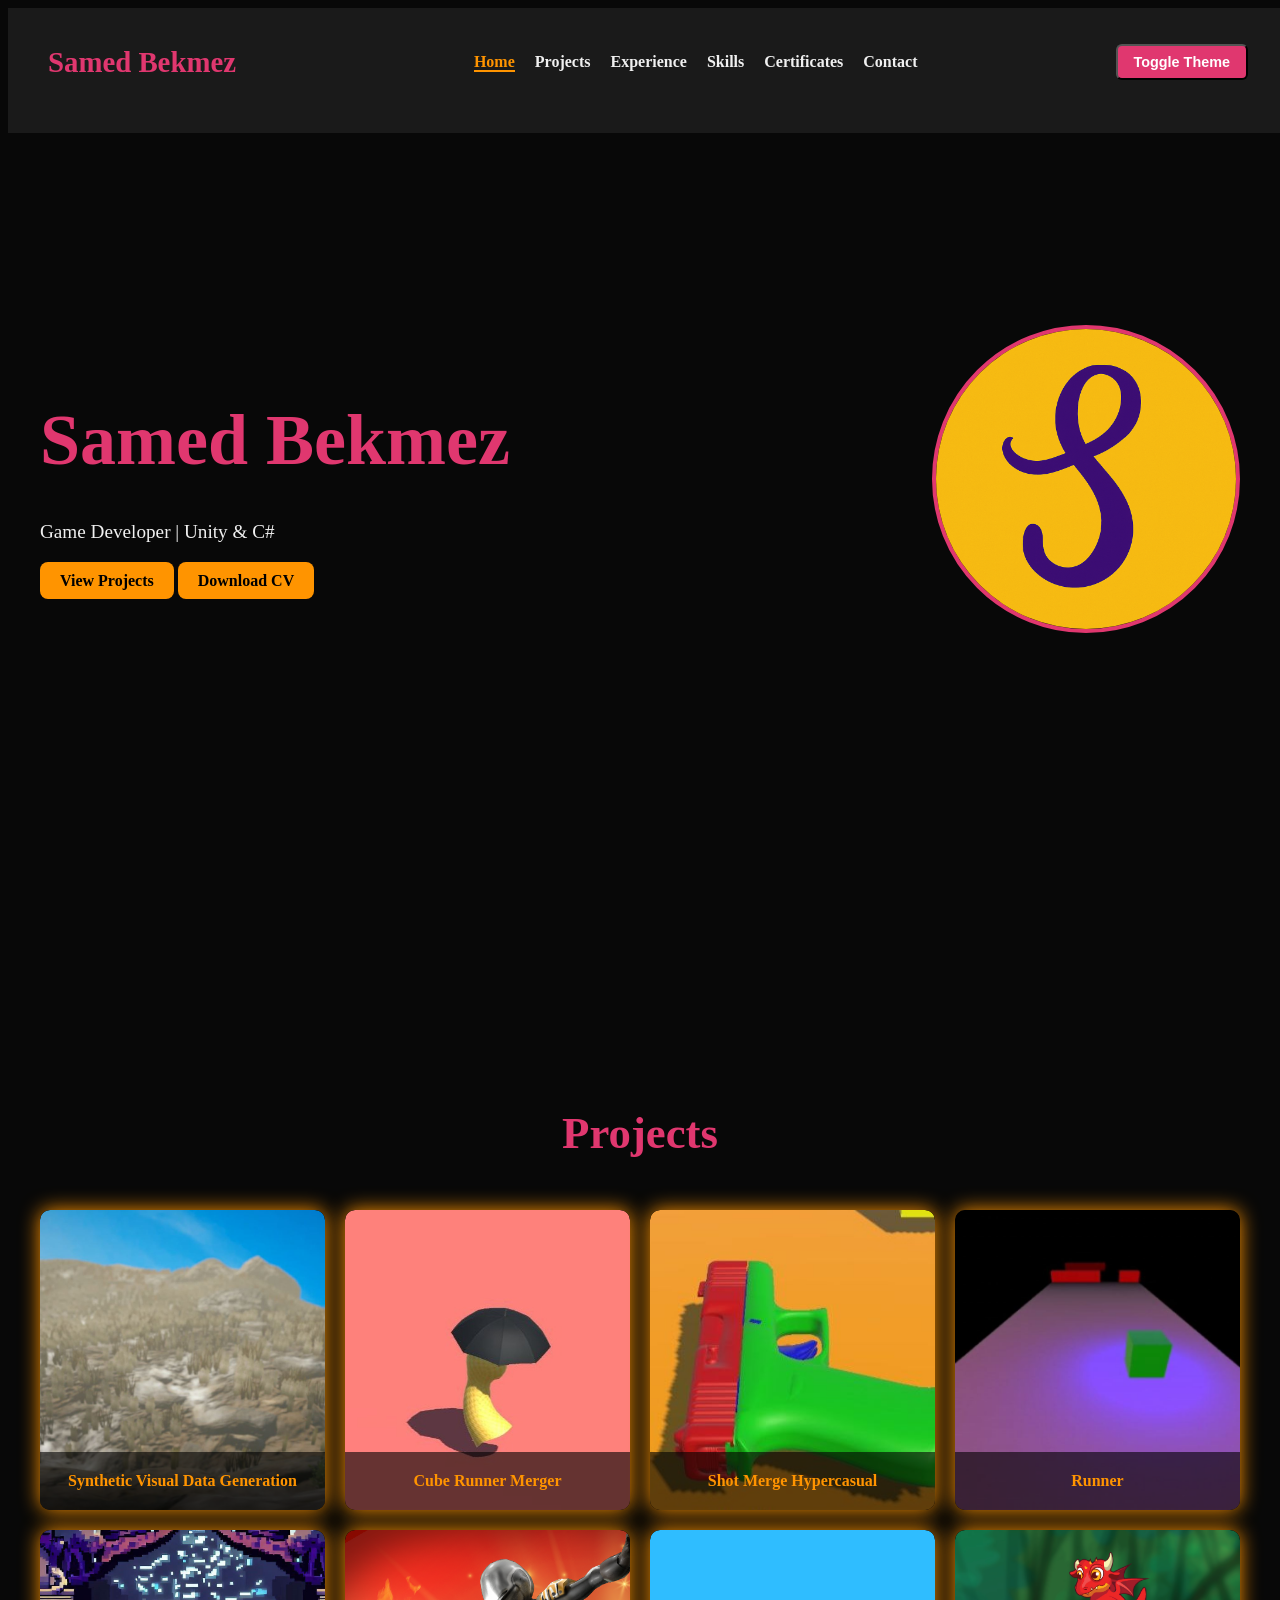
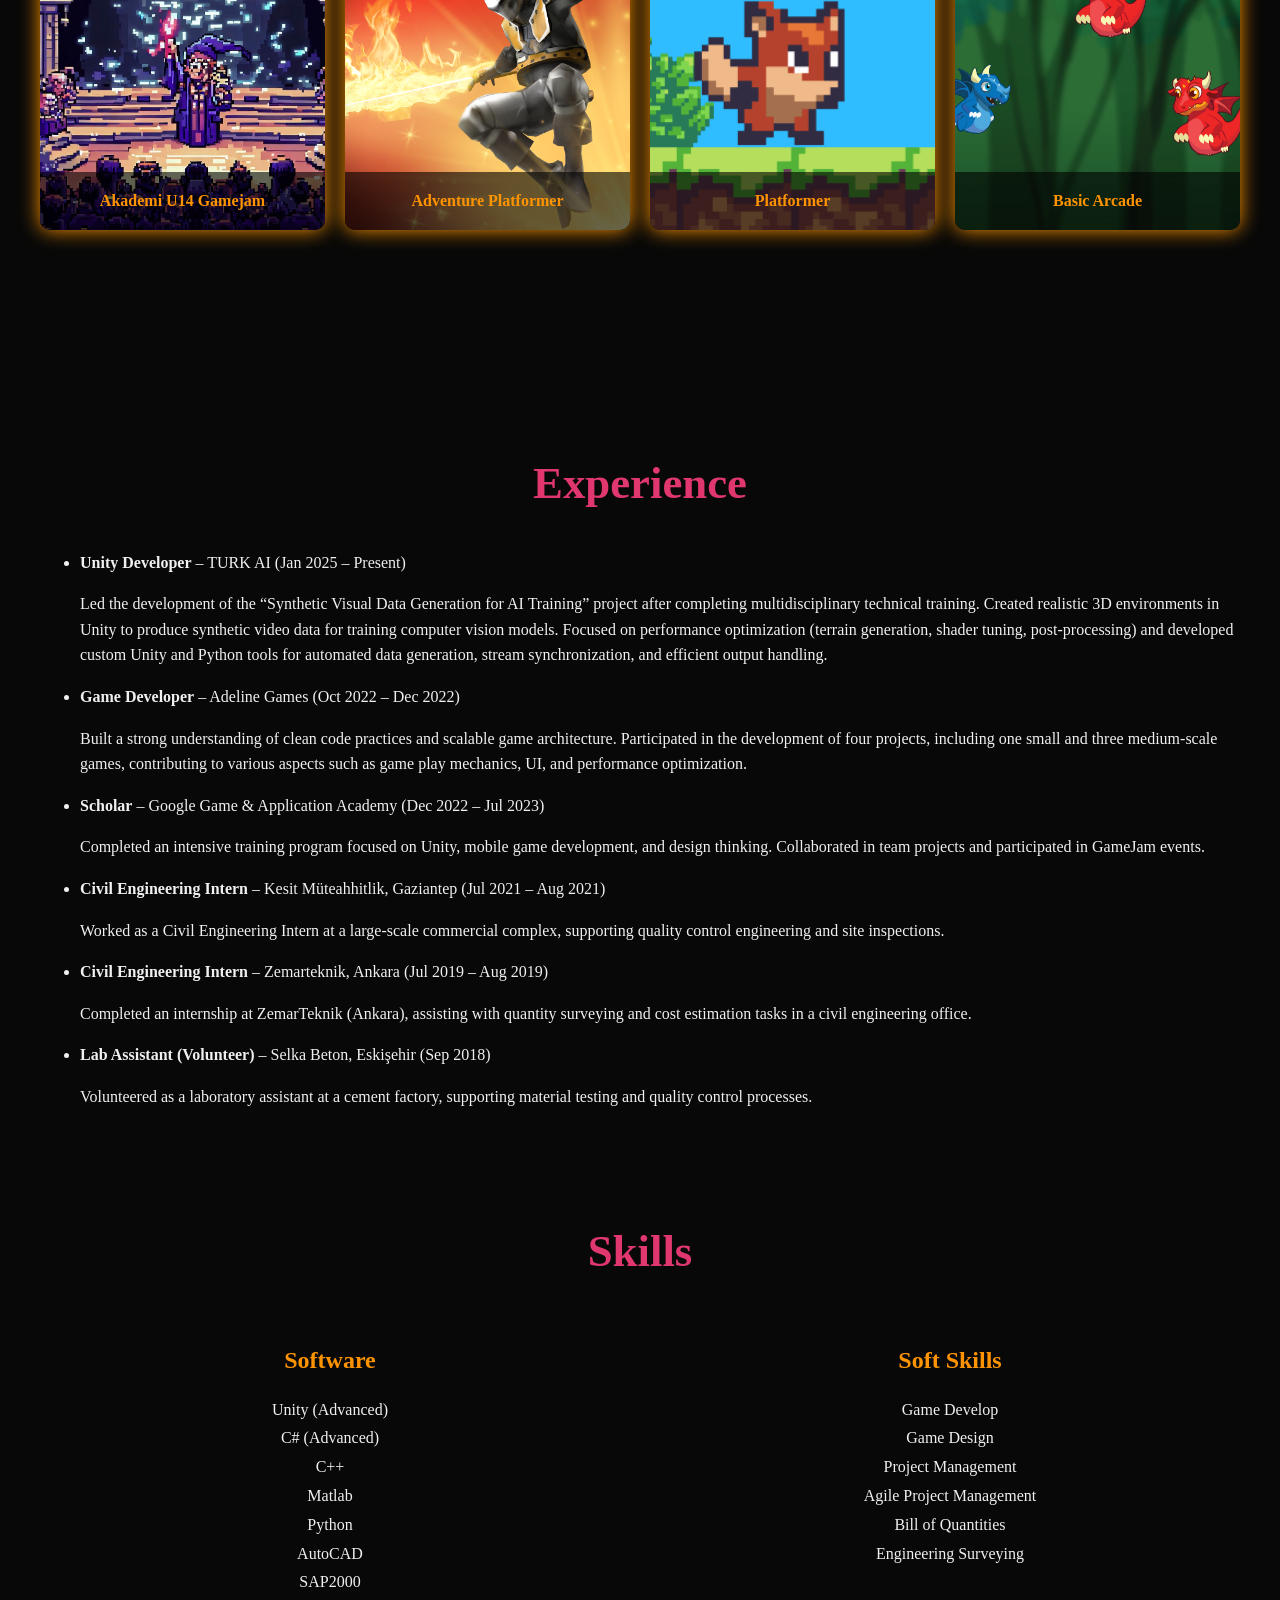
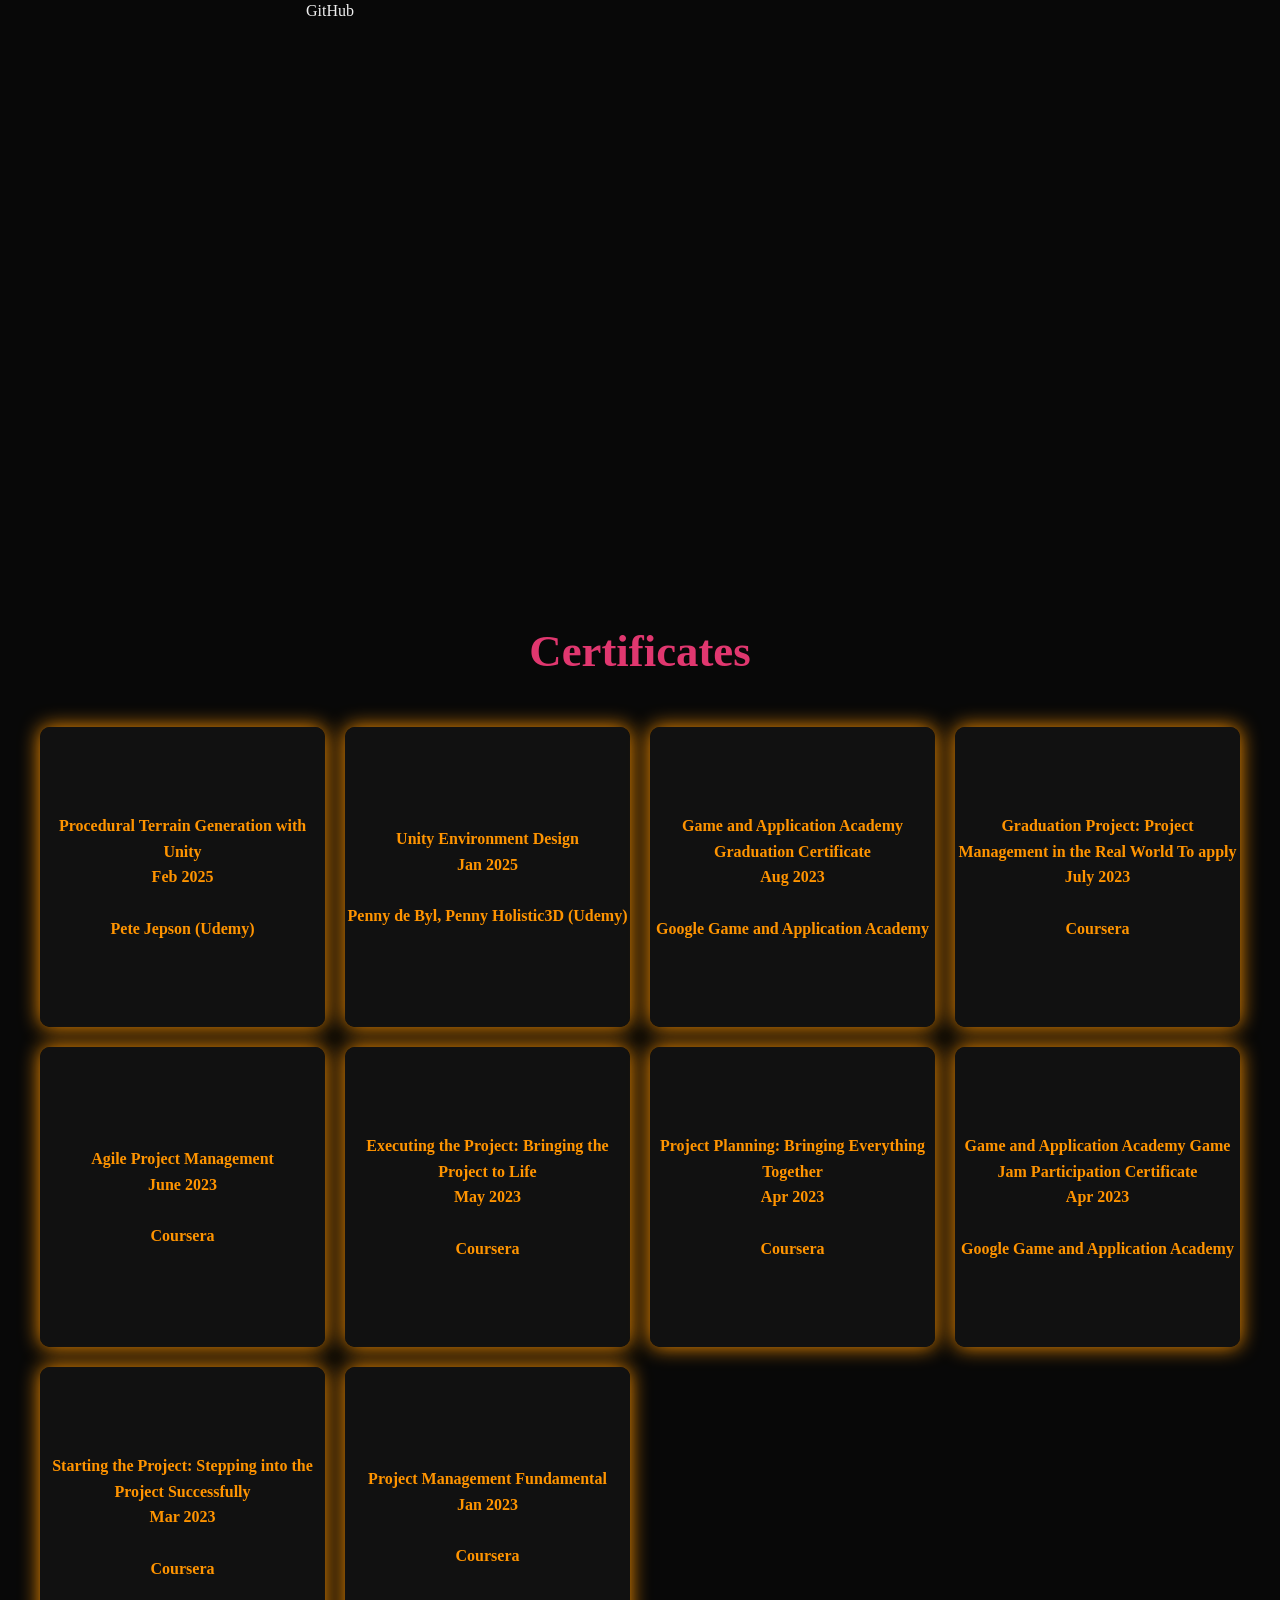
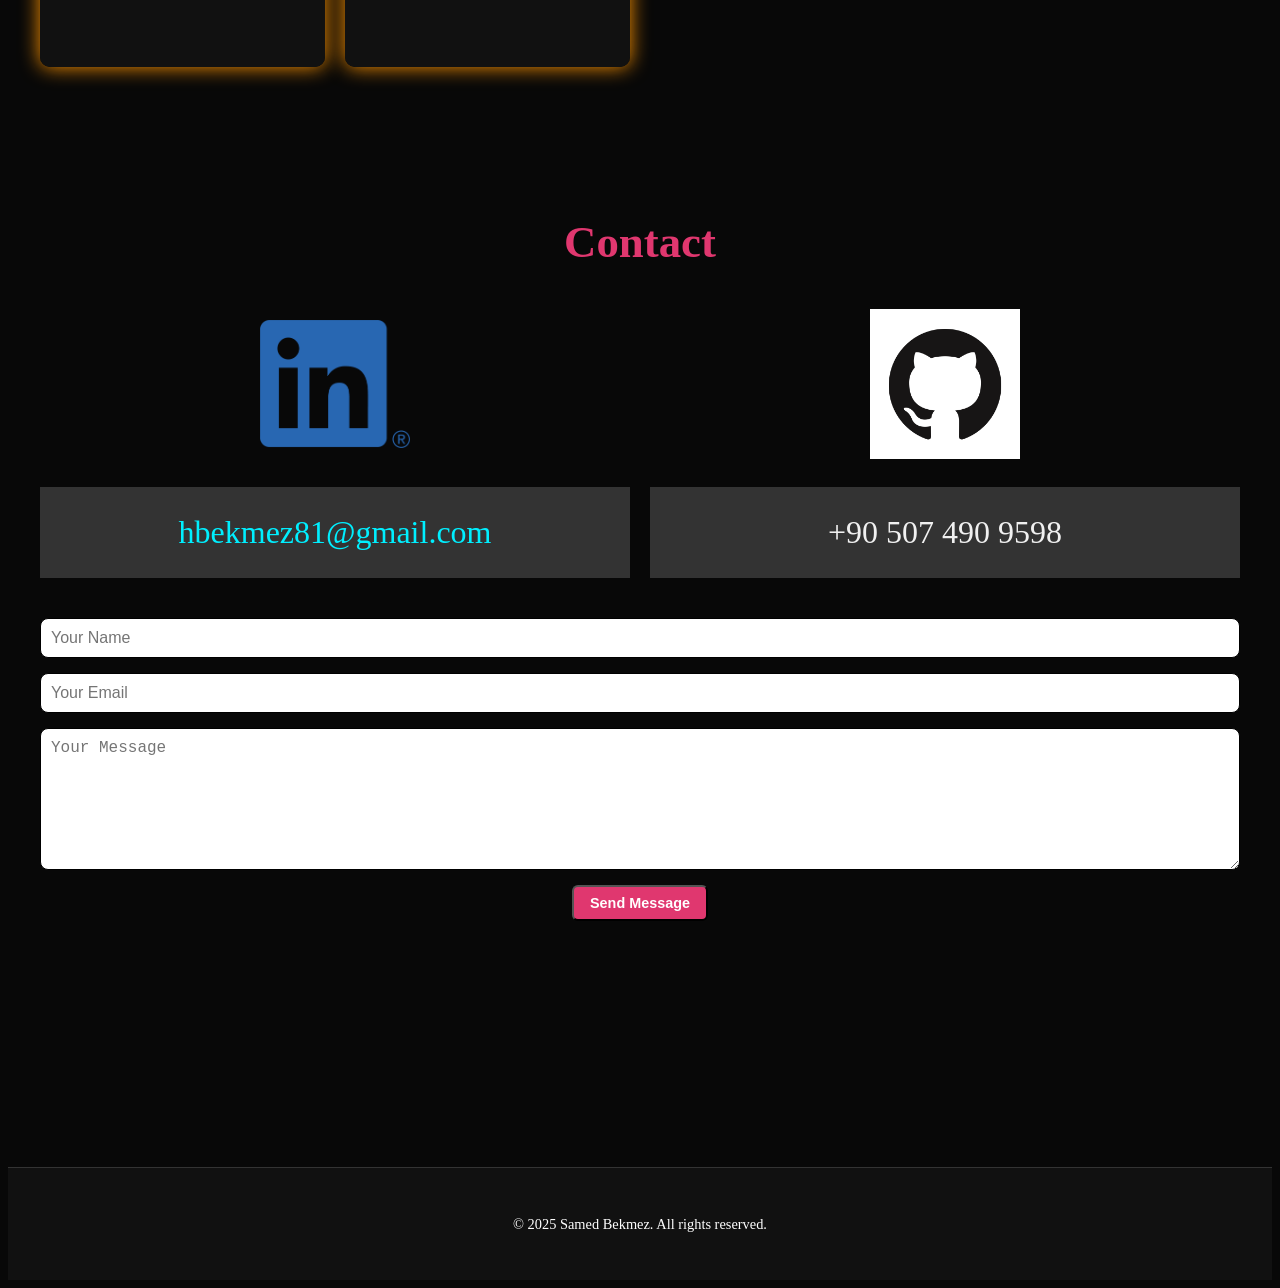
==== commit f62d156d: "asf" ====
--- a/index.html
+++ b/index.html
@@ -56,96 +56,133 @@
 
                 <!-- Synthetic Visual Data Generation -->
                 <div class="gallery-item">
-                    
+
                     <img src="img/Realistic/thumb.JPG" alt="Realistic" />
 
 
-                    <div class="overlay">
+                    <div class="overlaythumb">
                         <h3>Synthetic Visual Data Generation</h3>
 
-                
-                    </div>
-
-                </div>
-                <!-- 
+
+                    </div>
+                    <div class="overlay">
+
+
+                    </div>
+
+                </div>
+                <!--
                 <!-- Frog Feed Order -->
-                <!-- 
+                <!--
                  <div class="gallery-item">
                     <img src="img/Cube_Runner_Merger/thumb.JPG" alt="Frog Feed Order" />
 
-                    <div class="overlay">
+                    <div class="overlaythumb">
                         <h3>Frog Feed Order</h3>
-                       
-                    </div>
-                </div>
- 
+
+                    </div>
+                    <div class="overlay">
+
+
+                    </div>
+                </div>
+
 
                 <!-- Cube Runner Merger -->
                 <div class="gallery-item">
                     <img src="img/Cube_Runner_Merger/thumb.JPG" alt="Cube Runner Merger" />
 
-                    <div class="overlay">
+                    <div class="overlaythumb">
                         <h3>Cube Runner Merger</h3>
- 
- 
+
+
+                    </div>
+                    <div class="overlay">
+
+
                     </div>
                 </div>
 
                 <!-- Shot Merge Hypercasual -->
                 <div class="gallery-item">
                     <img src="img/shot_merge_Hypercasual/thumb.JPG" alt="Shot Merge Hypercasual" />
-                    <div class="overlay">
+                    <div class="overlaythumb">
                         <h3>Shot Merge Hypercasual</h3>
- 
+
+                    </div>
+                    <div class="overlay">
+
+
                     </div>
                 </div>
 
                 <!-- Runner -->
                 <div class="gallery-item">
-                    
-                     <img src="img/Runner/thumb.JPG" alt="Runner" />
-                    <div class="overlay">
+
+                    <img src="img/Runner/thumb.JPG" alt="Runner" />
+                    <div class="overlaythumb">
                         <h3>Runner</h3>
- 
+
+                    </div>
+                    <div class="overlay">
+
+
                     </div>
                 </div>
 
                 <!-- Arcanum (GameJam) -->
                 <div class="gallery-item">
-                   
+
                     <img src="img/Akademi-U14-Gamejam/thumb.JPG" alt="Akademi U14 Gamejam" />
-                    <div class="overlay">
+                    <div class="overlaythumb">
                         <h3>Akademi U14 Gamejam</h3>
- 
+
+                    </div>
+                    <div class="overlay">
+
+
                     </div>
                 </div>
 
                 <!-- Adventure Platformer -->
                 <div class="gallery-item">
-                  
-                     <img src="img/2d_adventure_platformer/thumb.JPG" alt="Adventure Platformer" />
-                    <div class="overlay">
+
+                    <img src="img/2d_adventure_platformer/thumb.JPG" alt="Adventure Platformer" />
+                    <div class="overlaythumb">
                         <h3>Adventure Platformer</h3>
- 
+
+                    </div>
+                    <div class="overlay">
+
+
                     </div>
                 </div>
 
                 <!-- Platformer -->
                 <div class="gallery-item">
                     <img src="img/2d_platformer/thumb.JPG" alt="Platformer" />
-                    <div class="overlay">
+                    <div class="overlaythumb">
                         <h3>Platformer</h3>
- 
+
+                    </div>
+                    <div class="overlay">
+
+
                     </div>
                 </div>
 
                 <!-- Basic Arcade -->
                 <div class="gallery-item">
                     <img src="img/2d_basic_arcade/thumb.JPG" alt="Basic Arcade" />
-                    <div class="overlay">
+                    <div class="overlaythumb">
                         <h3>Basic Arcade</h3>
- 
-                    </div>
+
+                    </div>
+                    <div class="overlay">
+                         
+
+                    </div>
+
                 </div>
 
             </div>
@@ -154,11 +191,11 @@
         <!-- Modal for Project Details -->
         <div id="project-modal" class="modal hidden">
             <div class="modal-content">
- 
+
                 <span class="close-modal">&times;</span>
 
                 <div id="modal-body">
- 
+
                     <!-- Seçili büyük medya burada gösterilecek -->
                     <img id="main-display" src="" alt="Main Media" />
                     <!-- Eğer video olacaksa burayı dinamik değiştireceğiz -->
@@ -185,9 +222,9 @@
                 z-index: 1000;
             }
 
-            .modal.hidden {
-                display: none;
-            }
+                .modal.hidden {
+                    display: none;
+                }
 
             .modal-content {
                 background: #fff;
@@ -200,20 +237,20 @@
                 position: relative;
             }
 
-            .modal-content video,
-            .modal-content img {
-                max-width: 100%;
-                margin-bottom: 15px;
-            }
-
-            .modal-content h3 {
-                margin-bottom: 10px;
-                color: #333;
-            }
-
-            .modal-content p {
-                color: #555;
-            }
+                .modal-content video,
+                .modal-content img {
+                    max-width: 100%;
+                    margin-bottom: 15px;
+                }
+
+                .modal-content h3 {
+                    margin-bottom: 10px;
+                    color: #333;
+                }
+
+                .modal-content p {
+                    color: #555;
+                }
 
             .close-modal {
                 position: absolute;
@@ -238,11 +275,11 @@
                     const projectName = item.querySelector('h3')?.innerText || 'Project';
 
                     modalBody.innerHTML = `
-          <h3>${projectName}</h3>
-           <p>${project.description}</p>
-          ${item.querySelector('img') ? item.querySelector('img').outerHTML : ''}
-          ${item.querySelector('video') ? item.querySelector('video').outerHTML : ''}
-        `;
+                  <h3>${projectName}</h3>
+                   <p>${project.description}</p>
+                  ${item.querySelector('img') ? item.querySelector('img').outerHTML : ''}
+                  ${item.querySelector('video') ? item.querySelector('video').outerHTML : ''}
+                `;
 
                     modal.classList.remove('hidden');
                 });
@@ -263,9 +300,9 @@
             const projects = {
                 "Synthetic Visual Data Generation": {
                     description: "Designed realistic virtual scenarios within the Unity engine to support computer vision model training.",
- 
+
                     github: "https://github.com/sambekthejester/TerrainGeneration",  // ← buraya
- 
+
                     media: [
 
                         "img/Realistic/iter_1.mp4",
@@ -278,7 +315,7 @@
 
                     ],
                 },
- 
+
                 /*
                 "Frog Feed Order": {
                     description: "Available on Google Play. A hypercasual merge-runner game where players combine cubes and navigate obstacles.",
@@ -302,7 +339,7 @@
                 "Cube Runner Merger": {
                     description: "Available on Google Play. A hypercasual merge-runner game where players combine cubes and navigate obstacles.",
                     github: "https://github.com/sambekthejester/Cube_Runner_Merger",  // ← buraya
- 
+
                     media: [
 
                         "img/Cube_Runner_Merger/photo_2.jpg",
@@ -320,9 +357,9 @@
                 },
                 "Shot Merge Hypercasual": {
                     description: "A prototype developed for a job interview. Includes shooting and merging mechanics.",
- 
+
                     github: "https://github.com/sambekthejester/shot_merge_Hypercasual",  // ← buraya
- 
+
                     media: [
                         "img/shot_merge_Hypercasual/photo_1.jpg",
                         "img/shot_merge_Hypercasual/photo_2.jpg",
@@ -335,9 +372,9 @@
                 },
                 "Runner": {
                     description: "A basic runner mechanic demo developed as an exercise.",
- 
+
                     github: "https://github.com/sambekthejester/Runner",  // ← buraya
- 
+
                     media: [
 
                         "img/Runner/runner (2).mp4"
@@ -345,8 +382,8 @@
                 },
                 "Akademi U14 Gamejam": {
                     description: "Google Game & App Academy Gamejam submission: Arcanum.",
-    github: "https://github.com/sambekthejester/Bootcamp_U17",  // ← buraya
- 
+                    github: "https://github.com/sambekthejester/Bootcamp_U17",  // ← buraya
+
                     media: [
 
                         "img/Akademi-U14-Gamejam/arcanum.mp4"
@@ -354,8 +391,8 @@
                 },
                 "Adventure Platformer": {
                     description: "A 2D platformer exercise focused on character movement, environment and game flow.",
-    github: "https://github.com/sambekthejester/2d_adventure_platformer",  // ← buraya
- 
+                    github: "https://github.com/sambekthejester/2d_adventure_platformer",  // ← buraya
+
                     media: [
 
                         "img/2d_adventure_platformer/movie_001 (3).mp4",
@@ -367,9 +404,9 @@
                 },
                 "Platformer": {
                     description: "A platformer prototype with level design and obstacle mechanics.",
- 
+
                     github: "https://github.com/sambekthejester/2d_platformer",  // ← buraya
- 
+
                     media: [
                         "img/2d_platformer/2d_platformer.png",
 
@@ -386,9 +423,9 @@
                 },
                 "Basic Arcade": {
                     description: "A basic arcade-style 2D game exercise including shooting and scoring.",
- 
+
                     github: "https://github.com/sambekthejester/2d_basic_arcade",  // ← buraya
- 
+
                     media: [
 
                         "img/2d_basic_arcade/2d_basic_arcade_2.png",
@@ -414,23 +451,23 @@
 
                     // --- 1) Önce Modal Body'yi oluştur ---
                     modalBody.innerHTML = `
- 
-  <h3 style="text-align: center;">${projectName}</h3>
-  ${project.github ? `
-    <div style="text-align: center; margin-top: 8px;">
-      <a href="${project.github}" target="_blank" style="display: inline-flex; align-items: center; gap: 6px; text-decoration: none; color: Black;">
-        <img src="https://cdn.jsdelivr.net/gh/devicons/devicon/icons/github/github-original.svg" alt="GitHub" style="width:24px; height:24px;">
-        <span style="font-size: 0.95rem;">View on GitHub</span>
-      </a>
-    </div>` : ''}
-  <p style="margin-top: 20px;">${project.description}</p>
-  <div class="main-media" style="margin-bottom:20px;"></div>
-  <div id="thumbnails-container" style="display:flex;flex-wrap:wrap;gap:10px;justify-content:center;"></div>
+
+          <h3 style="text-align: center;">${projectName}</h3>
+          ${project.github ? `
+            <div style="text-align: center; margin-top: 8px;">
+              <a href="${project.github}" target="_blank" style="display: inline-flex; align-items: center; gap: 6px; text-decoration: none; color: Black;">
+                <img src="https://cdn.jsdelivr.net/gh/devicons/devicon/icons/github/github-original.svg" alt="GitHub" style="width:24px; height:24px;">
+                <span style="font-size: 0.95rem;">View on GitHub</span>
+              </a>
+            </div>` : ''}
+          <p style="margin-top: 20px;">${project.description}</p>
+          <div class="main-media" style="margin-bottom:20px;"></div>
+          <div id="thumbnails-container" style="display:flex;flex-wrap:wrap;gap:10px;justify-content:center;"></div>
 `;
 
 
 
- 
+
 
                     // --- 2) Sonra o iç elementleri yakala ---
                     const mainDisplayContainer = modalBody.querySelector('.main-media');
@@ -454,8 +491,8 @@
                             thumb.src = src;
                             thumb.muted = true;
                             thumb.loop = true;
-                 thumb.autoplay = false;
- 
+                            thumb.autoplay = false;
+
                             thumb.style.width = "100px";
                             thumb.style.height = "70px";
                             thumb.style.objectFit = "cover";
@@ -535,7 +572,8 @@
 
                 <li>
                     <strong>Unity Developer</strong> – TURK AI (Jan 2025 – Present)
-                    <p>Led the development of the “Synthetic Visual Data Generation for AI Training” project after
+                    <p>
+                        Led the development of the “Synthetic Visual Data Generation for AI Training” project after
                         completing
                         multidisciplinary technical training. Created realistic 3D environments in Unity to produce
                         synthetic video
@@ -543,43 +581,54 @@
                         generation, shader
                         tuning, post-processing) and developed custom Unity and Python tools for automated data
                         generation, stream
-                        synchronization, and efficient output handling.</p>
+                        synchronization, and efficient output handling.
+                    </p>
                 </li>
 
                 <li>
                     <strong>Game Developer</strong> – Adeline Games (Oct 2022 – Dec 2022)
-                    <p>Built a strong understanding of clean code practices and scalable game architecture. Participated
+                    <p>
+                        Built a strong understanding of clean code practices and scalable game architecture. Participated
                         in the
                         development of four projects, including one small and three medium-scale games, contributing to
                         various aspects
-                        such as game play mechanics, UI, and performance optimization.</p>
+                        such as game play mechanics, UI, and performance optimization.
+                    </p>
                 </li>
 
                 <li>
                     <strong>Scholar</strong> – Google Game & Application Academy (Dec 2022 – Jul 2023)
-                    <p>Completed an intensive training program focused on Unity, mobile game development, and design
-                        thinking. Collaborated in team projects and participated in GameJam events.</p>
+                    <p>
+                        Completed an intensive training program focused on Unity, mobile game development, and design
+                        thinking. Collaborated in team projects and participated in GameJam events.
+                    </p>
                 </li>
 
                 <li>
                     <strong>Civil Engineering Intern</strong> – Kesit Müteahhitlik, Gaziantep (Jul 2021 – Aug 2021)
-                    <p>Worked as a Civil Engineering Intern at a large-scale commercial complex, supporting quality
+                    <p>
+                        Worked as a Civil Engineering Intern at a large-scale commercial complex, supporting quality
                         control engineering
-                        and site inspections.</p>
+                        and site inspections.
+                    </p>
                 </li>
 
                 <li>
                     <strong>Civil Engineering Intern</strong> – Zemarteknik, Ankara (Jul 2019 – Aug 2019)
-                    <p>Completed an internship at ZemarTeknik (Ankara), assisting with quantity surveying and cost
+                    <p>
+                        Completed an internship at ZemarTeknik (Ankara), assisting with quantity surveying and cost
                         estimation tasks
-                        in a civil engineering office.</p>
+                        in a civil engineering office.
+                    </p>
                 </li>
 
                 <li>
                     <strong>Lab Assistant (Volunteer)</strong> – Selka Beton, Eskişehir (Sep 2018)
-                    <p>Volunteered as a laboratory assistant at a cement factory, supporting material testing and
+                    <p>
+                        Volunteered as a laboratory assistant at a cement factory, supporting material testing and
                         quality control
-                        processes.</p>
+                        processes.
+                    </p>
                 </li>
 
             </ul>
@@ -632,9 +681,9 @@
             <h2 class="section-title">Certificates</h2>
             <div class="gallery-grid">
 
- 
+
                 <a href="https://www.udemy.com/certificate/UC-f7345654-d6be-4e47-bacd-4e83c01c10c7/"
-                class="gallery-item certificate-item" target="_blank">
+                   class="gallery-item certificate-item" target="_blank">
                     <div class="text-placeholder">
                         Procedural Terrain Generation with Unity<br>Feb 2025 <br> <br>Pete Jepson (Udemy)
                     </div>
@@ -646,7 +695,7 @@
 
 
                 <a href="https://www.udemy.com/certificate/UC-3dc1550b-b796-4994-a9b4-f714386e2808/"
-                class="gallery-item certificate-item" target="_blank">
+                   class="gallery-item certificate-item" target="_blank">
                     <div class="text-placeholder">
                         Unity Environment Design<br>Jan 2025 <br> <br>Penny de Byl, Penny Holistic3D (Udemy)
                     </div>
@@ -658,7 +707,7 @@
 
                 </a>
                 <a href="https://verified.sertifier.com/en/verify/43076692580595/"
-                class="gallery-item certificate-item" target="_blank">
+                   class="gallery-item certificate-item" target="_blank">
 
                     <div class="text-placeholder">
                         Game and Application Academy Graduation Certificate<br>Aug 2023 <br> <br>Google Game and
@@ -674,14 +723,14 @@
 
 
                 <a href="https://coursera.org/share/4862732af2c7d1d197959725f21c396f"
-                class="gallery-item certificate-item" target="_blank">
- 
+                   class="gallery-item certificate-item" target="_blank">
+
 
 
                     <div class="text-placeholder">
                         Graduation Project: Project Management
                         in the Real World To apply<br>July 2023
- 
+
                         <br> <br>Coursera
                     </div>
 
@@ -693,7 +742,7 @@
 
                 </a>
                 <a href="https://coursera.org/share/023d0ddbe08b3307a5acb907e4eb3389"
-                class="gallery-item certificate-item" target="_blank">
+                   class="gallery-item certificate-item" target="_blank">
 
                     <div class="text-placeholder">
                         Agile Project Management<br>June 2023 <br> <br>Coursera
@@ -706,7 +755,7 @@
                 </a>
 
                 <a href="https://coursera.org/share/d3af0423ad799533e792f6fc4d25a7cb"
-                class="gallery-item certificate-item" target="_blank">
+                   class="gallery-item certificate-item" target="_blank">
 
                     <div class="text-placeholder">
                         Executing the Project: Bringing the Project to Life<br>May 2023 <br>
@@ -720,7 +769,7 @@
 
 
                 <a href="https://coursera.org/share/d3af0423ad799533e792f6fc4d25a7cb"
-                class="gallery-item certificate-item" target="_blank">
+                   class="gallery-item certificate-item" target="_blank">
 
                     <div class="text-placeholder">
                         Project Planning: Bringing Everything Together<br>Apr 2023 <br>
@@ -733,7 +782,7 @@
                 </a>
 
 
-                <a href="https://verified.sertifier.com/en/verify/06501548519885"  class="gallery-item certificate-item" target="_blank">
+                <a href="https://verified.sertifier.com/en/verify/06501548519885" class="gallery-item certificate-item" target="_blank">
 
                     <div class="text-placeholder">
                         Game and Application Academy
@@ -748,7 +797,7 @@
                 </a>
 
                 <a href="https://www.coursera.org/account/accomplishments/certificate/LKDLFCTVNBYS"
-                    class="gallery-item certificate-item" target="_blank">
+                   class="gallery-item certificate-item" target="_blank">
 
                     <div class="text-placeholder">
                         Starting the Project: Stepping into the Project
@@ -778,7 +827,7 @@
 
 
 
- 
+
 
 
 
@@ -800,9 +849,9 @@
                     <img src="img/logos/GitHub-Mark-ea2971cee799.png" alt="GitHub" />
 
                 </a>
- 
+
                 <a href="mailto:hbekmez81@gmail.com" class="about-btn no-link" target="_blank">
- 
+
                     hbekmez81@gmail.com
                 </a>
 
@@ -871,4 +920,4 @@
 
 </body>
 
-</html>
+</html>
--- a/style.css
+++ b/style.css
@@ -6,13 +6,12 @@
     --bg-color: #080808;
     --text-color: #f0f0f0;
     --link-color: #00efff;
-    
-  
-}
+}
+
 html {
     scroll-behavior: smooth;
-  }
-  
+}
+
 /* ... önceki stiller aynı kalır ... */
 
 /* Gallery Grid */
@@ -22,6 +21,10 @@
     gap: 20px;
     margin-top: 40px;
     cursor: pointer;
+}
+.gallery-grid a {
+    text-decoration: none;
+    color: inherit;
 }
 
 .gallery-item {
@@ -32,7 +35,18 @@
     border-radius: 10px;
     box-shadow: 0 0 10px rgba(255, 0, 0, 0.3);
     cursor: pointer;
-}
+    box-shadow: 0 0 20px #ff9400;
+}
+
+
+    .gallery-item img {
+        width: 100%;
+        height: 100%;
+        object-fit: cover; /* veya contain */
+        display: block;
+        border-radius: 10px;
+    }
+
 
 .main-media img,
 .main-media video {
@@ -50,20 +64,20 @@
     justify-content: center;
 }
 
-.thumbnails img,
-.thumbnails video {
-    width: 100px;
-    height: 100px;
-    object-fit: cover;
-    cursor: pointer;
-    border-radius: 8px;
-    transition: transform 0.3s;
-}
-
-.thumbnails img:hover,
-.thumbnails video:hover {
-    transform: scale(1.1);
-}
+    .thumbnails img,
+    .thumbnails video {
+        width: 100px;
+        height: 100px;
+        object-fit: cover;
+        cursor: pointer;
+        border-radius: 8px;
+        transition: transform 0.3s;
+    }
+
+        .thumbnails img:hover,
+        .thumbnails video:hover {
+            transform: scale(1.1);
+        }
 
 
 
@@ -84,12 +98,32 @@
     opacity: 0;
     transition: opacity 0.3s ease;
     text-align: center;
-
-}
+}
+
+.overlaythumb {
+    position: absolute;
+    bottom: 0;
+    left: 0;
+    width: 100%;
+     
+    background: rgba(0, 0, 0, 0.6); /* Yarı saydam siyah zemin */
+    color: white;
+   
+     
+    text-align: center;
+    box-sizing: border-box;
+  
+}
+.overlaythumb h3 {
+    font-size: 1rem;
+    
+}
+
+
 
 .gallery-item:hover .overlay {
     opacity: 0.9;
-
+    
 }
 
 .overlay h3 {
@@ -98,7 +132,6 @@
     flex-direction: column;
     justify-content: center;
     align-items: center;
-
 }
 
 .right-buttons {
@@ -115,7 +148,6 @@
     flex-direction: column;
     justify-content: center;
     align-items: center;
-
 }
 
 .btn-small {
@@ -124,7 +156,6 @@
     color: #fff;
     cursor: pointer;
     margin: auto;
-
 }
 
 .skills-grid {
@@ -135,21 +166,20 @@
     padding: 0;
 }
 
-.skills-grid h3 {
-    color: var(--accent-color);
-    font-size: 1.5rem;
-    margin-bottom: 15px;
-    text-align: center;
-}
-
-.skills-grid ul {
-    padding-left: 20px;
-    list-style: none;
-    line-height: 1.8;
-    text-align: center;
-    padding: 0;
-
-}
+    .skills-grid h3 {
+        color: var(--accent-color);
+        font-size: 1.5rem;
+        margin-bottom: 15px;
+        text-align: center;
+    }
+
+    .skills-grid ul {
+        padding-left: 20px;
+        list-style: none;
+        line-height: 1.8;
+        text-align: center;
+        padding: 0;
+    }
 
 
 .text-placeholder {
@@ -161,7 +191,6 @@
     justify-content: center;
     align-items: center;
     text-align: center;
-
     font-size: 1rem;
     font-weight: 600;
     transition: transform 0.4s ease;
@@ -192,40 +221,40 @@
     overflow-x: hidden;
 }
 
-body.light-theme {
-    --bg-color: #f9f9f9;
-    --text-color: #111;
-    --primary-color: #0054a6;
-    --accent-color: #e67e22;
-    --link-color: #007acc;
-}
-
-body.light-theme header {
-    background: #ffffff;
-}
-
-body.light-theme .project-card {
-    background: #ffffff;
-}
-
-body.light-theme footer {
-    background: #eeeeee;
-    color: #555;
-}
-
-body.light-theme .project-card p {
-    color: #333;
-}
-
-body.light-theme .contact p,
-body.light-theme .contact a {
-    color: var(--text-color);
-}
-
-body.light-theme .gallery-item:hover .overlay {
-    background: rgba(238, 246, 255, 0.95);
-    /* daha açık bir overlay */
-}
+    body.light-theme {
+        --bg-color: #f9f9f9;
+        --text-color: #111;
+        --primary-color: #0054a6;
+        --accent-color: #e67e22;
+        --link-color: #007acc;
+    }
+
+        body.light-theme header {
+            background: #ffffff;
+        }
+
+        body.light-theme .project-card {
+            background: #ffffff;
+        }
+
+        body.light-theme footer {
+            background: #eeeeee;
+            color: #555;
+        }
+
+        body.light-theme .project-card p {
+            color: #333;
+        }
+
+        body.light-theme .contact p,
+        body.light-theme .contact a {
+            color: var(--text-color);
+        }
+
+        body.light-theme .gallery-item:hover .overlay {
+            background: rgba(238, 246, 255, 0.95);
+            /* daha açık bir overlay */
+        }
 
 
 
@@ -261,21 +290,21 @@
     gap: 20px;
 }
 
-.nav-links li a {
-    color: var(--text-color);
-    text-decoration: none;
-    font-weight: 600;
-    transition: color 0.3s;
-}
-
-.nav-links li a.active {
-    color: var(--accent-color);
-    border-bottom: 2px solid var(--accent-color);
-}
-
-.nav-links li a:hover {
-    color: var(--accent-color);
-}
+    .nav-links li a {
+        color: var(--text-color);
+        text-decoration: none;
+        font-weight: 600;
+        transition: color 0.3s;
+    }
+
+        .nav-links li a.active {
+            color: var(--accent-color);
+            border-bottom: 2px solid var(--accent-color);
+        }
+
+        .nav-links li a:hover {
+            color: var(--accent-color);
+        }
 
 /* Mobile Menu */
 .menu-toggle {
@@ -285,14 +314,14 @@
     z-index: 1001;
 }
 
-.menu-toggle span {
-    height: 3px;
-    width: 25px;
-    background: var(--text-color);
-    margin: 4px 0;
-    border-radius: 5px;
-    transition: 0.3s;
-}
+    .menu-toggle span {
+        height: 3px;
+        width: 25px;
+        background: var(--text-color);
+        margin: 4px 0;
+        border-radius: 5px;
+        transition: 0.3s;
+    }
 
 .nav-links.active {
     position: fixed;
@@ -349,13 +378,13 @@
     color: var(--text-color);
 }
 
-body.light-theme .nav-links li a:hover,
-body.light-theme .nav-links li a.active {
-    color: var(--accent-color);
-    border-bottom: 2px solid var(--accent-color);
-    transform: translateY(-3px);
-    transition: transform 0.3s ease, color 0.3s ease;
-}
+    body.light-theme .nav-links li a:hover,
+    body.light-theme .nav-links li a.active {
+        color: var(--accent-color);
+        border-bottom: 2px solid var(--accent-color);
+        transform: translateY(-3px);
+        transition: transform 0.3s ease, color 0.3s ease;
+    }
 
 body.light-theme .menu-toggle:hover span {
     background: var(--accent-color);
@@ -371,7 +400,7 @@
     background: #000;
 }
 
- 
+
 
 .logo {
     display: flex;
@@ -386,6 +415,7 @@
 .logo-text {
     display: inline;
 }
+
 .logo-img {
     display: none;
     width: 80px;
@@ -399,6 +429,7 @@
     .logo-text {
         display: none;
     }
+
     .logo-img {
         display: block;
     }
@@ -445,17 +476,16 @@
     transition: background 0.3s;
 }
 
-.btn:hover {
-    background: var(--primary-color);
-    color: #fff;
-}
+    .btn:hover {
+        background: var(--primary-color);
+        color: #fff;
+    }
 
 
 /* Section */
 .section {
     min-height: 100vh;
     padding: 50px 0;
-
 }
 
 
@@ -495,28 +525,28 @@
     transition: transform 0.3s;
 }
 
-.project-card:hover {
-    transform: translateY(-5px);
-}
-
-.project-card img {
-    max-width: 100%;
-    border-radius: 8px;
-    margin-bottom: 15px;
-}
-
-.project-card h3 {
-    font-size: 1.3rem;
-    margin-bottom: 10px;
-    color: var(--accent-color);
-}
-
-.project-card p {
-    font-size: 1rem;
-    margin-bottom: 15px;
-    color: #ccc;
-    transition: color 0.3s;
-}
+    .project-card:hover {
+        transform: translateY(-5px);
+    }
+
+    .project-card img {
+        max-width: 100%;
+        border-radius: 8px;
+        margin-bottom: 15px;
+    }
+
+    .project-card h3 {
+        font-size: 1.3rem;
+        margin-bottom: 10px;
+        color: var(--accent-color);
+    }
+
+    .project-card p {
+        font-size: 1rem;
+        margin-bottom: 15px;
+        color: #ccc;
+        transition: color 0.3s;
+    }
 
 .btn-small {
     background: var(--primary-color);
@@ -528,10 +558,10 @@
     font-weight: 600;
 }
 
-.btn-small:hover {
-    background: var(--accent-color);
-    color: #000;
-}
+    .btn-small:hover {
+        background: var(--accent-color);
+        color: #000;
+    }
 
 /* Contact 
 .contact p,
@@ -544,7 +574,6 @@
 
 .contact a {
     color: var(--link-color);
-
 }
 
 .about-grid {
@@ -651,9 +680,9 @@
         border-radius: 8px;
     }
 
-    .nav-links.active {
-        display: flex;
-    }
+        .nav-links.active {
+            display: flex;
+        }
 
     .menu-toggle {
         display: flex;
@@ -663,9 +692,9 @@
         transition: all 0.3s ease;
     }
 
-    .nav-links li a {
-        transition: color 0.3s, border-bottom 0.3s, transform 0.3s;
-    }
+        .nav-links li a {
+            transition: color 0.3s, border-bottom 0.3s, transform 0.3s;
+        }
 
 
 
@@ -688,7 +717,6 @@
         align-items: center;
         justify-content: center;
         gap: 6px;
-
         color: #fff;
         padding: 10px 20px;
         border-radius: 8px;
@@ -702,27 +730,27 @@
     }
 
 
-    .about-btn img {
-        width: 100px;
-        height: 100px;
-        object-fit: contain;
-    }
-
-
-    .about-btn:hover {
-        background-color: var(--accent-color);
-        color: #000;
-    }
-
-    /* Pasif butonlar için */
-    .about-btn.no-link {
-        background-color: #333;
-        cursor: default;
-        font-size: 1rem;
-        width: 100%;
-        max-width: 160px;
-        height: 80px;
-    }
+        .about-btn img {
+            width: 100px;
+            height: 100px;
+            object-fit: contain;
+        }
+
+
+        .about-btn:hover {
+            background-color: var(--accent-color);
+            color: #000;
+        }
+
+        /* Pasif butonlar için */
+        .about-btn.no-link {
+            background-color: #333;
+            cursor: default;
+            font-size: 1rem;
+            width: 100%;
+            max-width: 160px;
+            height: 80px;
+        }
 
     /* Light tema için */
     body.light-theme.about-btn {
@@ -730,19 +758,13 @@
         color: #000;
     }
 
-    body.light-theme.about-btn:hover {
-        background-color: var(--primary-color);
-        color: #fff;
-    }
-
-    body.light-theme.about-btn.no-link {
-        background-color: #ddd;
-        color: #333;
-
-    }
-
-
-
-
-
-}+        body.light-theme.about-btn:hover {
+            background-color: var(--primary-color);
+            color: #fff;
+        }
+
+        body.light-theme.about-btn.no-link {
+            background-color: #ddd;
+            color: #333;
+        }
+}
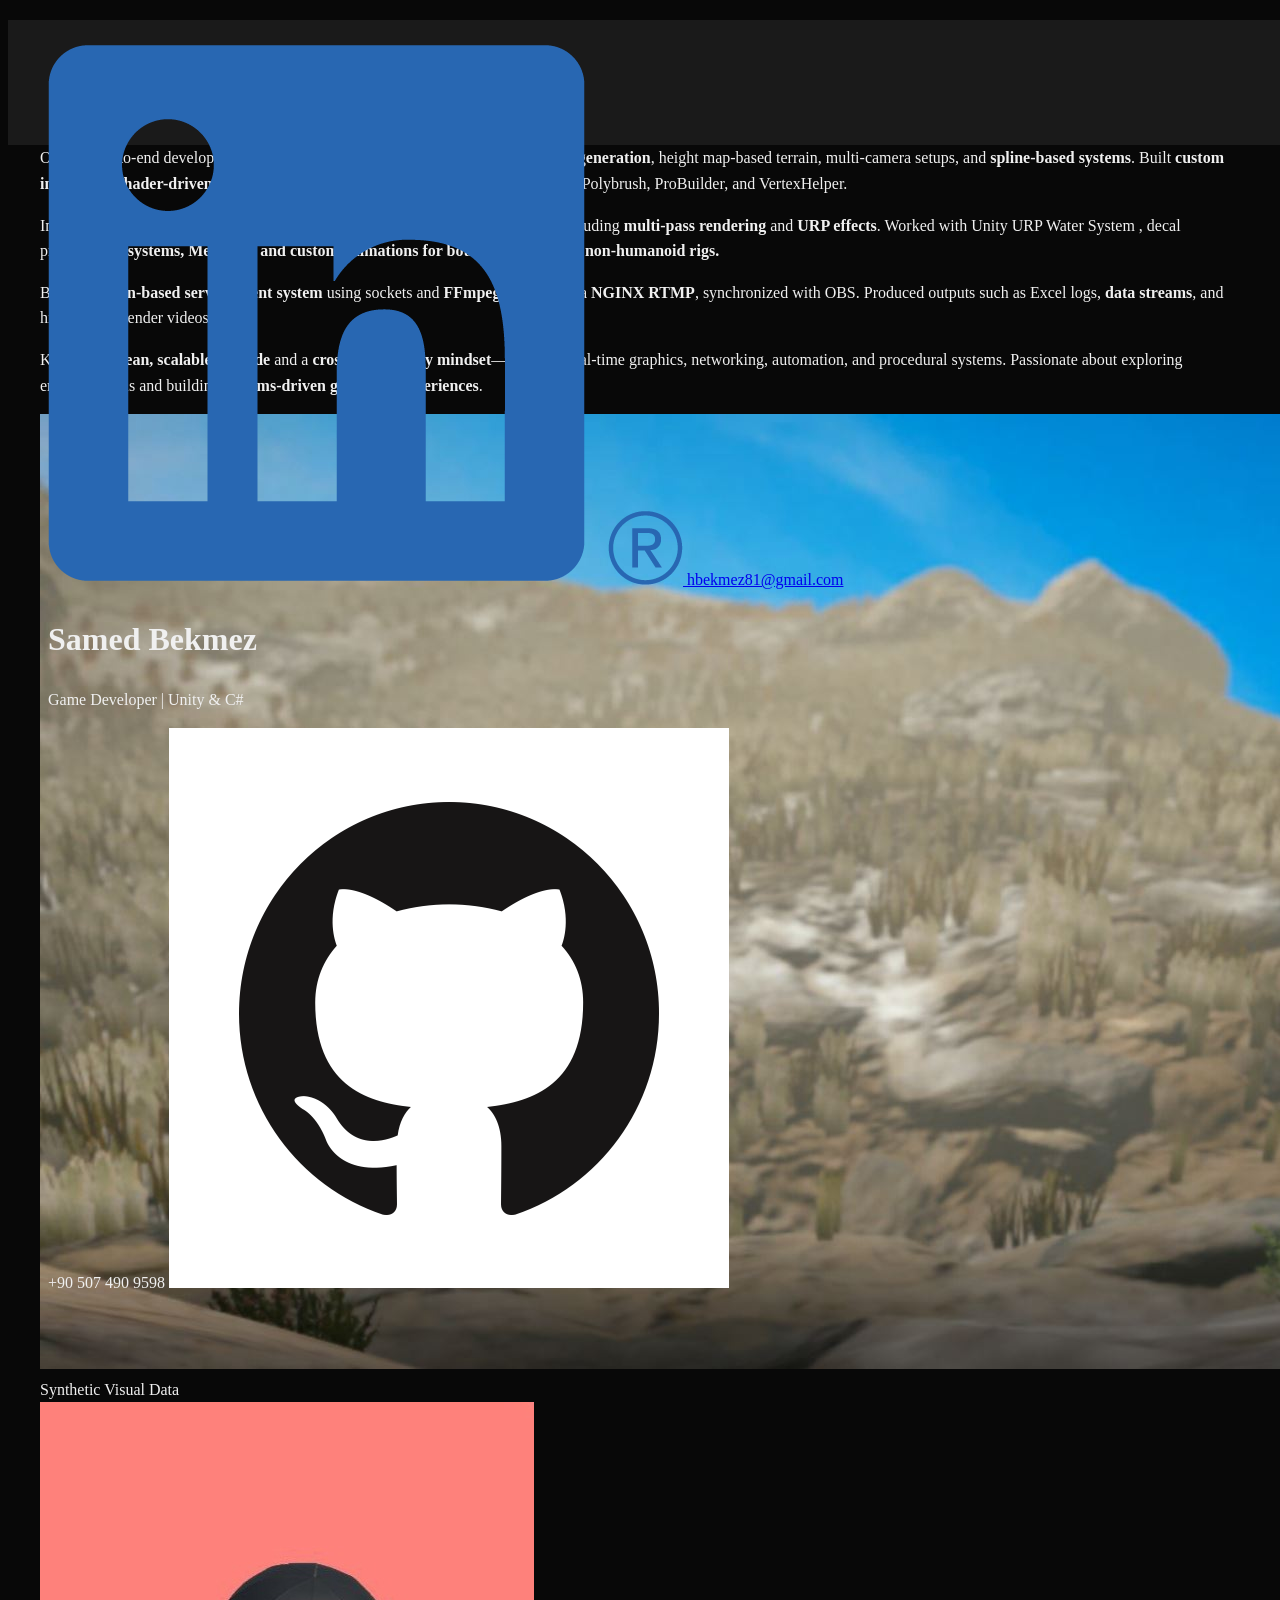
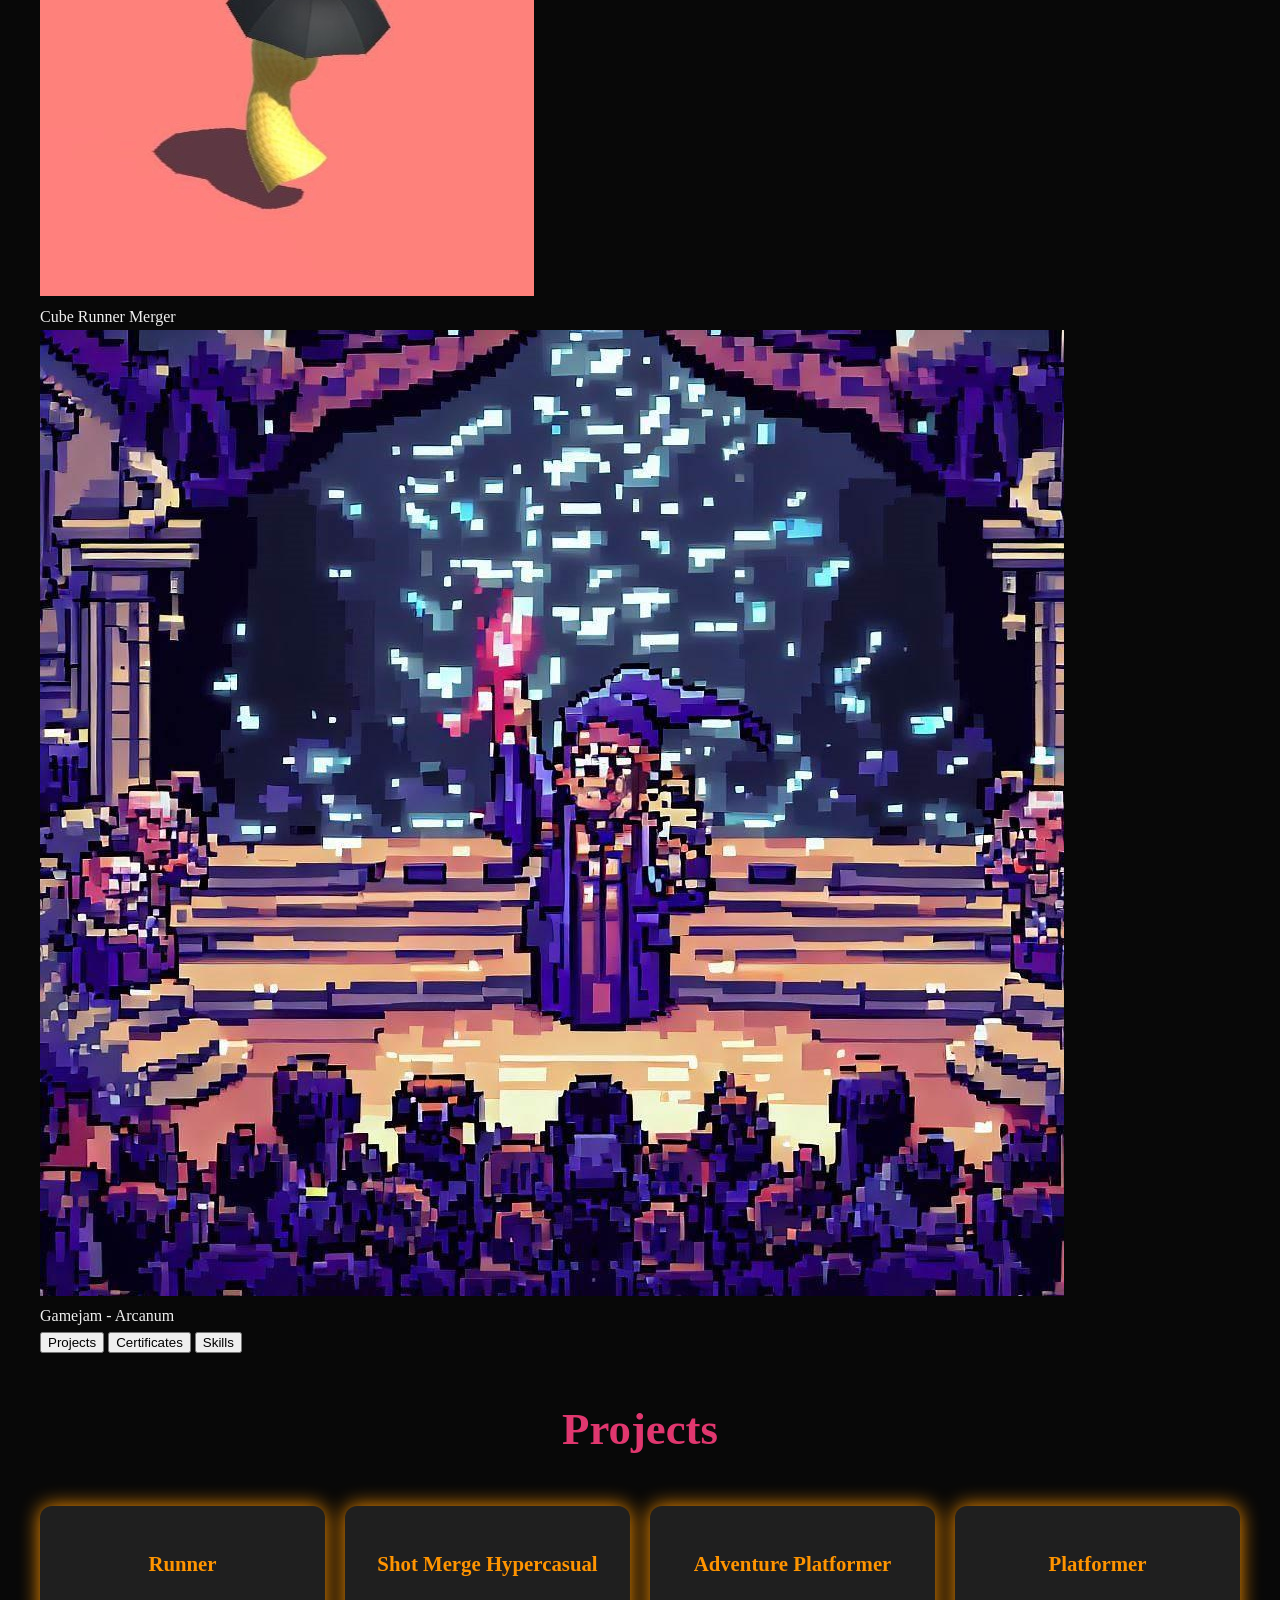
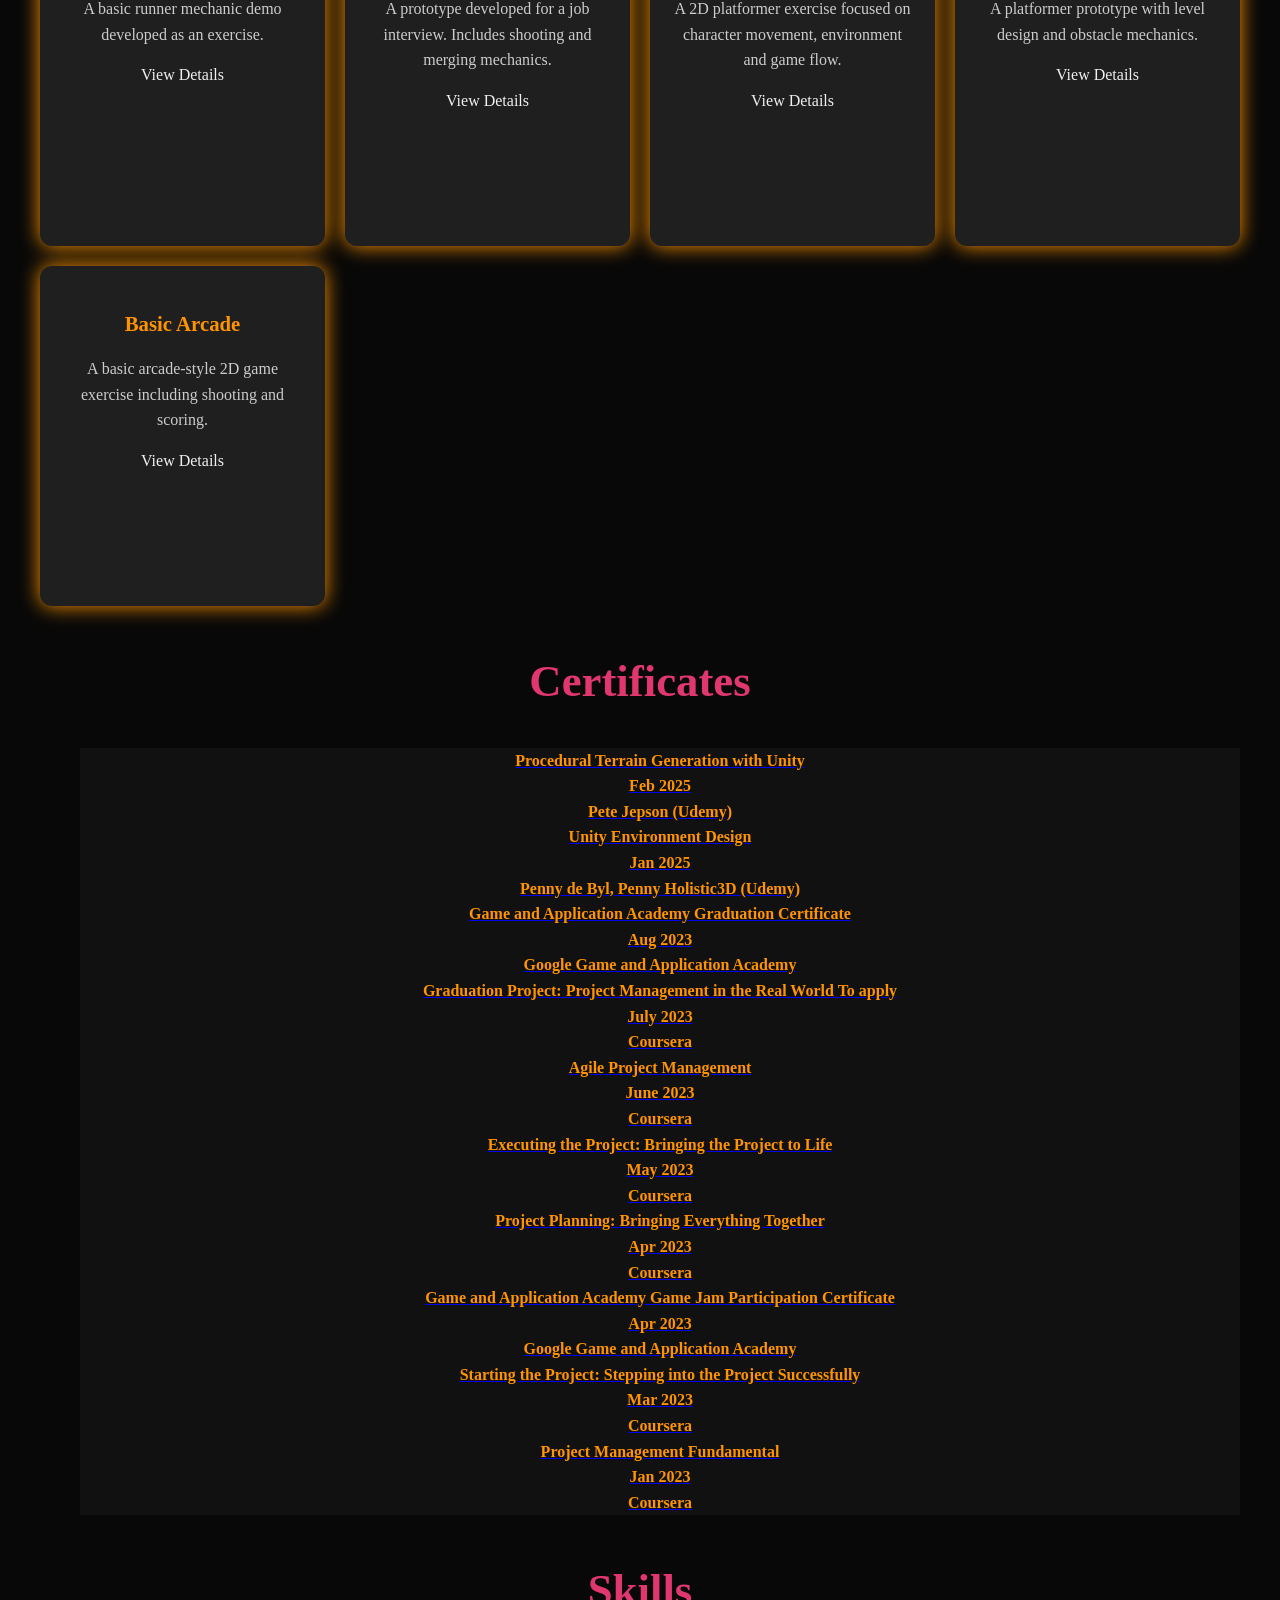
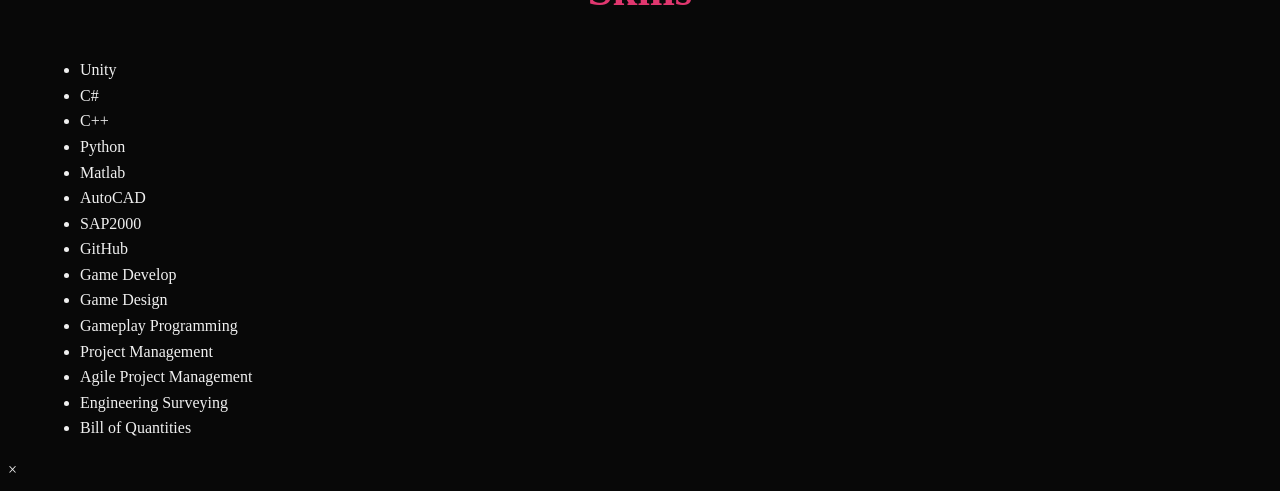
==== commit e5f53680: "Update index.html" ====
--- a/index.html
+++ b/index.html
@@ -10,914 +10,689 @@
 </head>
 
 <body>
-    <header>
-        <nav class="container nav">
-            <a href="#home" class="logo">
-                <span class="logo-text">Samed Bekmez</span>
-                <img class="logo-img" src="img/jestersvision_logo.png" alt="Logo" />
-            </a>
-            <ul class="nav-links">
-                <li><a href="#home">Home</a></li>
-                <li><a href="#projects">Projects</a></li>
-                <li><a href="#experience">Experience</a></li>
-                <li><a href="#skills">Skills</a></li>
-                <li><a href="#certificates">Certificates</a></li>
-                <li><a href="#contact">Contact</a></li>
-            </ul>
-
-            <div class="right-buttons">
-                <button id="theme-toggle" class="btn-small">Toggle Theme</button>
-                <div class="menu-toggle" id="mobile-menu">
-                    <span></span><span></span><span></span>
+
+    <!-- HEADER -->
+    <header class="site-header">
+        <div class="container header-inner">
+            <div class="social-left">
+                <a href="https://linkedin.com/in/samed-bekmez-343425153" target="_blank">
+                    <img src="img/logos/LI-In-Bug.png" alt="LinkedIn" />
+                </a>
+
+                <a href="mailto:hbekmez81@gmail.com">hbekmez81@gmail.com</a>
+            </div>
+
+            <div class="site-info">
+                <h1 class="site-title">Samed Bekmez</h1>
+                <p class="site-subtitle">Game Developer | Unity & C#</p>
+            </div>
+
+            <div class="social-right">
+
+                <span>+90 507 490 9598</span>
+                <a href="https://github.com/sambekthejester" target="_blank">
+                    <img src="img/logos/GitHub-Mark-ea2971cee799.png" alt="GitHub" />
+                </a>
+
+            </div>
+        </div>
+    </header>
+
+
+    <!-- MAIN SECTION -->
+    <main class="container main-section">
+        <div class="about-project-wrapper">
+
+            <!-- LEFT: ABOUT -->
+            <section class="about-section">
+                <h2>About Me</h2>
+                <p>
+                    Game developer with a strong foundation in <strong class="highlight">Unity 2D/3D</strong>,
+                    specializing in <strong class="highlight">gameplay mechanics</strong>,
+                    <strong class="highlight">visual enhancement</strong>, and
+                    <strong class="highlight">performance optimization</strong>.
+                    Experienced in <strong class="highlight">Shader Graph</strong>,
+                    <strong class="highlight">URP</strong>, and
+                    <strong class="highlight">Unity Timeline</strong> to build high-fidelity scenarios
+                    for real-time rendering and <strong class="highlight">AI model training</strong>.
+                </p>
+
+                <p>
+                    Owned end-to-end development of complex workflows involving <strong class="highlight">procedural map
+                        generation</strong>,
+                    height map-based terrain, multi-camera setups, and <strong class="highlight">spline-based
+                        systems</strong>.
+                    Built <strong class="highlight">custom inspectors</strong>, <strong class="highlight">shader-driven
+                        visuals</strong>,
+                    and <strong class="highlight">mesh vertex manipulation</strong> using tools like
+                    Polybrush, ProBuilder, and VertexHelper.
+                </p>
+
+                <p>
+                    Integrated Unity Recorder, cinematic scene logic, and <strong
+                        class="highlight">post-processing</strong> pipelines
+                    including <strong class="highlight">multi-pass rendering</strong> and
+                    <strong class="highlight">URP effects</strong>.
+                    Worked with Unity URP Water System ,
+                    decal projector,
+                    <strong class="highlight">IK systems, Mecanim, and custom animations
+                        for both humanoid and non-humanoid rigs.</strong>
+                </p>
+
+                <p>
+                    Built a <strong class="highlight">Python-based server–client system</strong> using sockets and
+                    <strong class="highlight">FFmpeg</strong> to stream via <strong class="highlight">NGINX
+                        RTMP</strong>, synchronized with OBS.
+                    Produced outputs such as Excel logs, <strong class="highlight">data streams</strong>, and
+                    high-quality render videos.
+                </p>
+
+                <p>
+                    Known for <strong class="highlight">clean, scalable C# code</strong> and a
+                    <strong class="highlight">cross-disciplinary mindset</strong>—blending real-time graphics,
+                    networking, automation, and procedural systems.
+                    Passionate about exploring emerging tools and building
+                    <strong class="highlight">systems-driven gameplay experiences</strong>.
+                </p>
+            </section>
+
+
+            <!-- RIGHT: PYRAMID IMAGES + MODAL -->
+            <section class="visual-section">
+                <div class="pyramid-wrapper">
+
+                    <div class="pyramid-top">
+                        <div class="pyramid-image-wrapper" data-project="project1">
+                            <img src="img/Realistic/thumb.JPG" alt="Project 1" class="pyramid-img pyramid-img-top" />
+                            <div class="pyramid-overlay">Synthetic Visual Data</div>
+                        </div>
+                    </div>
+
+                    <div class="pyramid-bottom">
+                        <div class="pyramid-image-wrapper" data-project="project2">
+                            <img src="img/Cube_Runner_Merger/thumb.JPG" alt="Project 2"
+                                class="pyramid-img pyramid-img-bot" />
+                            <div class="pyramid-overlay">Cube Runner Merger</div>
+                        </div>
+
+                        <div class="pyramid-image-wrapper" data-project="project3">
+                            <img src="img/Akademi-U14-Gamejam/thumb.JPG" alt="Project 3"
+                                class="pyramid-img pyramid-img-bot" />
+                            <div class="pyramid-overlay">Gamejam - Arcanum</div>
+                        </div>
+                    </div>
+
                 </div>
+
+            <div class="section-buttons">
+                <button class="tab-button" data-target="projects-panel">Projects</button>
+                <button class="tab-button" data-target="certificates-panel">Certificates</button>
+                <button class="tab-button" data-target="skills-panel">Skills</button>
             </div>
-        </nav>
-
-    </header>
-
-    <section id="home" class="hero container">
-        <div class="hero-text">
-
-            <h1>Samed Bekmez</h1>
-            <p> Game Developer | Unity & C# </p>
-            <a href="https://github.com/sambekthejester?tab=repositories" class="btn" target="_blank">View Projects</a>
-
-            <a href="cv/Samed_Bekmez_CV.pdf" class="btn" target="_blank">Download CV</a>
-        </div>
-        <div class="hero-img">
-            <img src="img/jestersvision_logo.png" alt="Samed Bekmez Logo" />
+
+            </section>
+
+
+
+
+
+            <!-- FOOTER SECTIONS -->
+            <!-- SECTION BUTTONS -->
+
+
+
+    </main>
+    <section id="projects-panel" class="content-panel">
+        <div class="container">
+            <h2 class="section-title">Projects</h2>
+            <div class="gallery-grid" id="gallery-grid"></div>
         </div>
     </section>
 
-    <section id="projects" class="section">
+
+
+
+
+
+    <!-- Certificates Section -->
+    <section id="certificates-panel" class="content-panel hidden">
         <div class="container">
-            <h2 class="section-title">Projects</h2>
-            <div class="gallery-grid">
-
-                <!-- Synthetic Visual Data Generation -->
-                <div class="gallery-item">
-
-                    <img src="img/Realistic/thumb.JPG" alt="Realistic" />
-
-
-                    <div class="overlaythumb">
-                        <h3>Synthetic Visual Data Generation</h3>
-
-
-                    </div>
-                    <div class="overlay">
-
-
-                    </div>
-
-                </div>
-                <!--
-                <!-- Frog Feed Order -->
-                <!--
-                 <div class="gallery-item">
-                    <img src="img/Cube_Runner_Merger/thumb.JPG" alt="Frog Feed Order" />
-
-                    <div class="overlaythumb">
-                        <h3>Frog Feed Order</h3>
-
-                    </div>
-                    <div class="overlay">
-
-
-                    </div>
-                </div>
-
-
-                <!-- Cube Runner Merger -->
-                <div class="gallery-item">
-                    <img src="img/Cube_Runner_Merger/thumb.JPG" alt="Cube Runner Merger" />
-
-                    <div class="overlaythumb">
-                        <h3>Cube Runner Merger</h3>
-
-
-                    </div>
-                    <div class="overlay">
-
-
-                    </div>
-                </div>
-
-                <!-- Shot Merge Hypercasual -->
-                <div class="gallery-item">
-                    <img src="img/shot_merge_Hypercasual/thumb.JPG" alt="Shot Merge Hypercasual" />
-                    <div class="overlaythumb">
-                        <h3>Shot Merge Hypercasual</h3>
-
-                    </div>
-                    <div class="overlay">
-
-
-                    </div>
-                </div>
-
-                <!-- Runner -->
-                <div class="gallery-item">
-
-                    <img src="img/Runner/thumb.JPG" alt="Runner" />
-                    <div class="overlaythumb">
-                        <h3>Runner</h3>
-
-                    </div>
-                    <div class="overlay">
-
-
-                    </div>
-                </div>
-
-                <!-- Arcanum (GameJam) -->
-                <div class="gallery-item">
-
-                    <img src="img/Akademi-U14-Gamejam/thumb.JPG" alt="Akademi U14 Gamejam" />
-                    <div class="overlaythumb">
-                        <h3>Akademi U14 Gamejam</h3>
-
-                    </div>
-                    <div class="overlay">
-
-
-                    </div>
-                </div>
-
-                <!-- Adventure Platformer -->
-                <div class="gallery-item">
-
-                    <img src="img/2d_adventure_platformer/thumb.JPG" alt="Adventure Platformer" />
-                    <div class="overlaythumb">
-                        <h3>Adventure Platformer</h3>
-
-                    </div>
-                    <div class="overlay">
-
-
-                    </div>
-                </div>
-
-                <!-- Platformer -->
-                <div class="gallery-item">
-                    <img src="img/2d_platformer/thumb.JPG" alt="Platformer" />
-                    <div class="overlaythumb">
-                        <h3>Platformer</h3>
-
-                    </div>
-                    <div class="overlay">
-
-
-                    </div>
-                </div>
-
-                <!-- Basic Arcade -->
-                <div class="gallery-item">
-                    <img src="img/2d_basic_arcade/thumb.JPG" alt="Basic Arcade" />
-                    <div class="overlaythumb">
-                        <h3>Basic Arcade</h3>
-
-                    </div>
-                    <div class="overlay">
-                         
-
-                    </div>
-
-                </div>
-
-            </div>
-        </div>
-        <!-- Modal for Project Details -->
-        <!-- Modal for Project Details -->
-        <div id="project-modal" class="modal hidden">
-            <div class="modal-content">
-
-                <span class="close-modal">&times;</span>
-
-                <div id="modal-body">
-
-                    <!-- Seçili büyük medya burada gösterilecek -->
-                    <img id="main-display" src="" alt="Main Media" />
-                    <!-- Eğer video olacaksa burayı dinamik değiştireceğiz -->
-                </div>
-
-                <div class="thumbnails" id="thumbnails-container">
-                    <!-- Thumbnail'lar buraya JavaScript ile eklenecek -->
-                </div>
-            </div>
-        </div>
-
-
-        <style>
-            .modal {
-                position: fixed;
-                top: 0;
-                left: 0;
-                width: 100%;
-                height: 100%;
-                background: rgba(0, 0, 0, 0.8);
-                display: flex;
-                justify-content: center;
-                align-items: center;
-                z-index: 1000;
-            }
-
-                .modal.hidden {
-                    display: none;
-                }
-
-            .modal-content {
-                background: #fff;
-                padding: 30px;
-                border-radius: 10px;
-                max-width: 800px;
-                width: 90%;
-                max-height: 90vh;
-                overflow-y: auto;
-                position: relative;
-            }
-
-                .modal-content video,
-                .modal-content img {
-                    max-width: 100%;
-                    margin-bottom: 15px;
-                }
-
-                .modal-content h3 {
-                    margin-bottom: 10px;
-                    color: #333;
-                }
-
-                .modal-content p {
-                    color: #555;
-                }
-
-            .close-modal {
-                position: absolute;
-                top: 10px;
-                right: 20px;
-                font-size: 2rem;
-                color: #000;
-                cursor: pointer;
-            }
-
-            body.light-theme .modal-content {
-                background: #fff;
-                color: #000;
-            }
-        </style>
-
-        <script>
-            document.querySelectorAll('.gallery-item').forEach(item => {
-                item.addEventListener('click', () => {
-                    const modal = document.getElementById('project-modal');
-                    const modalBody = document.getElementById('modal-body');
-                    const projectName = item.querySelector('h3')?.innerText || 'Project';
-
-                    modalBody.innerHTML = `
-                  <h3>${projectName}</h3>
-                   <p>${project.description}</p>
-                  ${item.querySelector('img') ? item.querySelector('img').outerHTML : ''}
-                  ${item.querySelector('video') ? item.querySelector('video').outerHTML : ''}
-                `;
-
-                    modal.classList.remove('hidden');
-                });
-            });
-
-            document.querySelector('.close-modal').addEventListener('click', () => {
-                document.getElementById('project-modal').classList.add('hidden');
-            });
-
-            window.addEventListener('click', (e) => {
-                const modal = document.getElementById('project-modal');
-                if (e.target === modal) {
-                    modal.classList.add('hidden');
-                }
-            });
-        </script>
-        <script>
-            const projects = {
-                "Synthetic Visual Data Generation": {
-                    description: "Designed realistic virtual scenarios within the Unity engine to support computer vision model training.",
-
-                    github: "https://github.com/sambekthejester/TerrainGeneration",  // ← buraya
-
-                    media: [
-
-                        "img/Realistic/iter_1.mp4",
-
-                        "img/Realistic/iter_1_box.mp4",
-
-                        "img/Realistic/iter_5 (withHorse).mp4",
-
-                        "img/Realistic/iter_5_box.mp4"
-
-                    ],
-                },
-
-                /*
-                "Frog Feed Order": {
-                    description: "Available on Google Play. A hypercasual merge-runner game where players combine cubes and navigate obstacles.",
-                    github: "https://github.com/sambekthejester/realistic-data-generation",  // ← buraya
-                    media: [
-
-                        "img/Cube_Runner_Merger/photo_2.jpg",
-                        "img/Cube_Runner_Merger/photo_3.jpg",
-                        "img/Cube_Runner_Merger/photo_4.jpg",
-                        "img/Cube_Runner_Merger/photo_5.jpg",
-                        "img/Cube_Runner_Merger/photo_6.jpg",
-                        "img/Cube_Runner_Merger/photo_7.jpg",
-                        "img/Cube_Runner_Merger/photo_8.jpg",
-                        "img/Cube_Runner_Merger/photo_9.jpg",
-                        "img/Cube_Runner_Merger/photo_10.jpg",
-                        "img/Cube_Runner_Merger/photo_11.jpg"
-                    ],
-
-                },
-                */
-                "Cube Runner Merger": {
-                    description: "Available on Google Play. A hypercasual merge-runner game where players combine cubes and navigate obstacles.",
-                    github: "https://github.com/sambekthejester/Cube_Runner_Merger",  // ← buraya
-
-                    media: [
-
-                        "img/Cube_Runner_Merger/photo_2.jpg",
-                        "img/Cube_Runner_Merger/photo_3.jpg",
-                        "img/Cube_Runner_Merger/photo_4.jpg",
-                        "img/Cube_Runner_Merger/photo_5.jpg",
-                        "img/Cube_Runner_Merger/photo_6.jpg",
-                        "img/Cube_Runner_Merger/photo_7.jpg",
-                        "img/Cube_Runner_Merger/photo_8.jpg",
-                        "img/Cube_Runner_Merger/photo_9.jpg",
-                        "img/Cube_Runner_Merger/photo_10.jpg",
-                        "img/Cube_Runner_Merger/photo_11.jpg"
-                    ],
-
-                },
-                "Shot Merge Hypercasual": {
-                    description: "A prototype developed for a job interview. Includes shooting and merging mechanics.",
-
-                    github: "https://github.com/sambekthejester/shot_merge_Hypercasual",  // ← buraya
-
-                    media: [
-                        "img/shot_merge_Hypercasual/photo_1.jpg",
-                        "img/shot_merge_Hypercasual/photo_2.jpg",
-                        "img/shot_merge_Hypercasual/photo_3.jpg",
-                        "img/shot_merge_Hypercasual/photo_4.jpg",
-                        "img/shot_merge_Hypercasual/photo_5.jpg",
-                        "img/shot_merge_Hypercasual/photo_6.jpg",
-                        "img/shot_merge_Hypercasual/photo_7.jpg"
-                    ]
-                },
-                "Runner": {
-                    description: "A basic runner mechanic demo developed as an exercise.",
-
-                    github: "https://github.com/sambekthejester/Runner",  // ← buraya
-
-                    media: [
-
-                        "img/Runner/runner (2).mp4"
-                    ]
-                },
-                "Akademi U14 Gamejam": {
-                    description: "Google Game & App Academy Gamejam submission: Arcanum.",
-                    github: "https://github.com/sambekthejester/Bootcamp_U17",  // ← buraya
-
-                    media: [
-
-                        "img/Akademi-U14-Gamejam/arcanum.mp4"
-                    ]
-                },
-                "Adventure Platformer": {
-                    description: "A 2D platformer exercise focused on character movement, environment and game flow.",
-                    github: "https://github.com/sambekthejester/2d_adventure_platformer",  // ← buraya
-
-                    media: [
-
-                        "img/2d_adventure_platformer/movie_001 (3).mp4",
-
-                        "img/2d_adventure_platformer/movie_002 (1).mp4",
-
-                        "img/2d_adventure_platformer/movie_003 (1).mp4"
-                    ]
-                },
-                "Platformer": {
-                    description: "A platformer prototype with level design and obstacle mechanics.",
-
-                    github: "https://github.com/sambekthejester/2d_platformer",  // ← buraya
-
-                    media: [
-                        "img/2d_platformer/2d_platformer.png",
-
-                        "img/2d_platformer/2d_platformer_1.mp4",
-
-                        "img/2d_platformer/2d_platformer_2.mp4",
-
-                        "img/2d_platformer/2d_platformer_3.mp4",
-
-                        "img/2d_platformer/2d_platformer_4.mp4",
-
-                        "img/2d_platformer/2d_platformer_5.mp4"
-                    ]
-                },
-                "Basic Arcade": {
-                    description: "A basic arcade-style 2D game exercise including shooting and scoring.",
-
-                    github: "https://github.com/sambekthejester/2d_basic_arcade",  // ← buraya
-
-                    media: [
-
-                        "img/2d_basic_arcade/2d_basic_arcade_2.png",
-                        "img/2d_basic_arcade/2d_basic_arcade_1.png",
-
-                        "img/2d_basic_arcade/2d_basic_arcade_3.png",
-
-                        "img/2d_basic_arcade/2d_basic_arcade.mp4"
-                    ]
-                }
-            };
-
-            document.querySelectorAll('.gallery-item').forEach(item => {
-                item.addEventListener('click', (event) => {
-                    event.preventDefault();
-
-                    const projectName = item.querySelector('h3')?.innerText;
-                    const project = projects[projectName];
-                    if (!project) return;
-
-                    const modal = document.getElementById('project-modal');
-                    const modalBody = document.getElementById('modal-body');
-
-                    // --- 1) Önce Modal Body'yi oluştur ---
-                    modalBody.innerHTML = `
-
-          <h3 style="text-align: center;">${projectName}</h3>
-          ${project.github ? `
-            <div style="text-align: center; margin-top: 8px;">
-              <a href="${project.github}" target="_blank" style="display: inline-flex; align-items: center; gap: 6px; text-decoration: none; color: Black;">
-                <img src="https://cdn.jsdelivr.net/gh/devicons/devicon/icons/github/github-original.svg" alt="GitHub" style="width:24px; height:24px;">
-                <span style="font-size: 0.95rem;">View on GitHub</span>
-              </a>
-            </div>` : ''}
-          <p style="margin-top: 20px;">${project.description}</p>
-          <div class="main-media" style="margin-bottom:20px;"></div>
-          <div id="thumbnails-container" style="display:flex;flex-wrap:wrap;gap:10px;justify-content:center;"></div>
-`;
-
-
-
-
-
-                    // --- 2) Sonra o iç elementleri yakala ---
-                    const mainDisplayContainer = modalBody.querySelector('.main-media');
-                    const thumbnailsContainer = modalBody.querySelector('#thumbnails-container');
-
-                    // --- 3) İlk medya elemanını göster ---
-                    const firstMedia = project.media.find(m => !m.includes('video'));
-                    const firstSrc = firstMedia || project.media[0];
-
-                    if (firstSrc.endsWith('.mp4') || firstSrc.endsWith('.webm')) {
-                        mainDisplayContainer.innerHTML = `<video id="main-display" controls autoplay muted src="${firstSrc}" style="width:100%; max-height:70vh; border-radius:8px;"></video>`;
-                    } else {
-                        mainDisplayContainer.innerHTML = `<img id="main-display" src="${firstSrc}" alt="Main Media" style="width:100%; max-height:70vh; border-radius:8px;">`;
-                    }
-
-                    // --- 4) Thumbnail'ları oluştur ---
-                    project.media.forEach(src => {
-                        let thumb;
-                        if (src.endsWith('.mp4') || src.endsWith('.webm')) {
-                            thumb = document.createElement('video');
-                            thumb.src = src;
-                            thumb.muted = true;
-                            thumb.loop = true;
-                            thumb.autoplay = false;
-
-                            thumb.style.width = "100px";
-                            thumb.style.height = "70px";
-                            thumb.style.objectFit = "cover";
-                        } else {
-                            thumb = document.createElement('img');
-                            thumb.src = src;
-                            thumb.style.width = "100px";
-                            thumb.style.height = "70px";
-                            thumb.style.objectFit = "cover";
-                        }
-                        thumb.classList.add('thumb');
-                        thumb.style.cursor = "pointer";
-
-                        thumb.addEventListener('click', () => {
-                            if (src.endsWith('.mp4') || src.endsWith('.webm')) {
-                                mainDisplayContainer.innerHTML = `<video id="main-display" controls autoplay muted src="${src}" style="width:100%; max-height:70vh; border-radius:8px;"></video>`;
-                            } else {
-                                mainDisplayContainer.innerHTML = `<img id="main-display" src="${src}" alt="Main Media" style="width:100%; max-height:70vh; border-radius:8px;">`;
-                            }
-                        });
-
-                        thumbnailsContainer.appendChild(thumb);
-                    });
-
-                    // --- 5) Modalı aç ---
-                    modal.classList.remove('hidden');
-                });
-            });
-
-            document.querySelector('.close-modal').addEventListener('click', () => {
-                document.getElementById('project-modal').classList.add('hidden');
-            });
-
-            window.addEventListener('click', (e) => {
-                const modal = document.getElementById('project-modal');
-                if (e.target === modal) {
-                    modal.classList.add('hidden');
-                }
-            });
-
-
-
-            // Modal kapatma
-            document.querySelector('.close-modal').addEventListener('click', () => {
-                document.getElementById('project-modal').classList.add('hidden');
-            });
-
-            window.addEventListener('click', (e) => {
-                const modal = document.getElementById('project-modal');
-                if (e.target === modal) {
-                    modal.classList.add('hidden');
-                }
-            });
-
-
-            document.querySelector('.close-modal').addEventListener('click', () => {
-                document.getElementById('project-modal').classList.add('hidden');
-            });
-
-            window.addEventListener('click', (e) => {
-                const modal = document.getElementById('project-modal');
-                if (e.target === modal) {
-                    modal.classList.add('hidden');
-                }
-            });
-        </script>
-
-
-    </section>
-
-
-
-    <section id="experience" class="Experience">
-        <div class="container">
-            <h2 class="section-title">Experience</h2>
-            <ul class="experience-list">
-
-                <li>
-                    <strong>Unity Developer</strong> – TURK AI (Jan 2025 – Present)
-                    <p>
-                        Led the development of the “Synthetic Visual Data Generation for AI Training” project after
-                        completing
-                        multidisciplinary technical training. Created realistic 3D environments in Unity to produce
-                        synthetic video
-                        data for training computer vision models. Focused on performance optimization (terrain
-                        generation, shader
-                        tuning, post-processing) and developed custom Unity and Python tools for automated data
-                        generation, stream
-                        synchronization, and efficient output handling.
-                    </p>
-                </li>
-
-                <li>
-                    <strong>Game Developer</strong> – Adeline Games (Oct 2022 – Dec 2022)
-                    <p>
-                        Built a strong understanding of clean code practices and scalable game architecture. Participated
-                        in the
-                        development of four projects, including one small and three medium-scale games, contributing to
-                        various aspects
-                        such as game play mechanics, UI, and performance optimization.
-                    </p>
-                </li>
-
-                <li>
-                    <strong>Scholar</strong> – Google Game & Application Academy (Dec 2022 – Jul 2023)
-                    <p>
-                        Completed an intensive training program focused on Unity, mobile game development, and design
-                        thinking. Collaborated in team projects and participated in GameJam events.
-                    </p>
-                </li>
-
-                <li>
-                    <strong>Civil Engineering Intern</strong> – Kesit Müteahhitlik, Gaziantep (Jul 2021 – Aug 2021)
-                    <p>
-                        Worked as a Civil Engineering Intern at a large-scale commercial complex, supporting quality
-                        control engineering
-                        and site inspections.
-                    </p>
-                </li>
-
-                <li>
-                    <strong>Civil Engineering Intern</strong> – Zemarteknik, Ankara (Jul 2019 – Aug 2019)
-                    <p>
-                        Completed an internship at ZemarTeknik (Ankara), assisting with quantity surveying and cost
-                        estimation tasks
-                        in a civil engineering office.
-                    </p>
-                </li>
-
-                <li>
-                    <strong>Lab Assistant (Volunteer)</strong> – Selka Beton, Eskişehir (Sep 2018)
-                    <p>
-                        Volunteered as a laboratory assistant at a cement factory, supporting material testing and
-                        quality control
-                        processes.
-                    </p>
-                </li>
-
+            <h2 class="section-title">Certificates</h2>
+            <ul class="certificate-list">
+                <a href="https://www.udemy.com/certificate/UC-f7345654-d6be-4e47-bacd-4e83c01c10c7/"
+                    class="gallery-item certificate-item" target="_blank">
+                    <div class="text-placeholder">
+                        Procedural Terrain Generation with Unity<br>Feb 2025 <br>Pete Jepson (Udemy)
+                    </div>
+                    <div class="overlay">
+
+
+                    </div>
+                </a>
+
+
+                <a href="https://www.udemy.com/certificate/UC-3dc1550b-b796-4994-a9b4-f714386e2808/"
+                    class="gallery-item certificate-item" target="_blank">
+                    <div class="text-placeholder">
+                        Unity Environment Design<br>Jan 2025 <br>Penny de Byl, Penny Holistic3D (Udemy)
+                    </div>
+
+                    <div class="overlay">
+
+
+                    </div>
+
+                </a>
+                <a href="https://verified.sertifier.com/en/verify/43076692580595/" class="gallery-item certificate-item"
+                    target="_blank">
+
+                    <div class="text-placeholder">
+                        Game and Application Academy Graduation Certificate<br>Aug 2023 <br>Google Game and
+                        Application Academy
+                    </div>
+
+                    <div class="overlay">
+
+
+                    </div>
+
+                </a>
+
+
+                <a href="https://coursera.org/share/4862732af2c7d1d197959725f21c396f"
+                    class="gallery-item certificate-item" target="_blank">
+
+
+
+                    <div class="text-placeholder">
+                        Graduation Project: Project Management
+                        in the Real World To apply<br>July 2023
+
+                        <br>Coursera
+                    </div>
+
+                    <div class="overlay">
+
+
+                    </div>
+
+
+                </a>
+                <a href="https://coursera.org/share/023d0ddbe08b3307a5acb907e4eb3389"
+                    class="gallery-item certificate-item" target="_blank">
+
+                    <div class="text-placeholder">
+                        Agile Project Management<br>June 2023 <br>Coursera
+                    </div>
+                    <div class="overlay">
+
+
+                    </div>
+
+                </a>
+
+                <a href="https://coursera.org/share/d3af0423ad799533e792f6fc4d25a7cb"
+                    class="gallery-item certificate-item" target="_blank">
+
+                    <div class="text-placeholder">
+                        Executing the Project: Bringing the Project to Life<br>May 2023
+                        <br>Coursera
+                    </div>
+                    <div class="overlay">
+
+
+                    </div>
+                </a>
+
+
+                <a href="https://coursera.org/share/d3af0423ad799533e792f6fc4d25a7cb"
+                    class="gallery-item certificate-item" target="_blank">
+
+                    <div class="text-placeholder">
+                        Project Planning: Bringing Everything Together<br>Apr 2023
+                        <br>Coursera
+                    </div>
+                    <div class="overlay">
+
+
+                    </div>
+                </a>
+
+
+                <a href="https://verified.sertifier.com/en/verify/06501548519885" class="gallery-item certificate-item"
+                    target="_blank">
+
+                    <div class="text-placeholder">
+                        Game and Application Academy
+                        Game Jam Participation Certificate<br>Apr 2023 <br>Google Game
+                        and Application Academy
+                    </div>
+                    <div class="overlay">
+
+
+                    </div>
+
+                </a>
+
+                <a href="https://www.coursera.org/account/accomplishments/certificate/LKDLFCTVNBYS"
+                    class="gallery-item certificate-item" target="_blank">
+
+                    <div class="text-placeholder">
+                        Starting the Project: Stepping into the Project
+                        Successfully<br>Mar 2023 <br>Coursera
+                    </div>
+                    <div class="overlay">
+
+
+
+                    </div>
+
+                </a>
+
+                <a href="https://www.coursera.org/account/accomplishments/certificate/7SFTN7F7Q2Z7" class="
+                    gallery-item certificate-item" target="_blank">
+
+                    <div class="text-placeholder">
+                        Project Management Fundamental<br>Jan 2023 <br>Coursera
+                    </div>
+                    <div class="overlay">
+
+
+                    </div>
+                </a>
             </ul>
         </div>
     </section>
 
-
-    <section id="skills" class="section">
+    <!-- Skills Section -->
+    <section id="skills-panel" class="content-panel hidden">
         <div class="container">
             <h2 class="section-title">Skills</h2>
 
-            <div class="skills-grid">
-                <div>
-                    <h3>Software</h3>
-                    <ul>
-                        <li>Unity (Advanced)</li>
-                        <li>C# (Advanced)</li>
-                        <li>C++</li>
-                        <li>Matlab</li>
-                        <li>Python</li>
-                        <li>AutoCAD</li>
-                        <li>SAP2000</li>
-                        <li>GitHub</li>
-                    </ul>
-                </div>
-
-
-
-                <div>
-                    <h3>Soft Skills</h3>
-                    <ul>
-                        <li>Game Develop</li>
-                        <li>Game Design</li>
-                        <li>Project Management</li>
-                        <li>Agile Project Management</li>
-                        <li>Bill of Quantities</li>
-                        <li>Engineering Surveying</li>
-
-
-                    </ul>
-                </div>
+
+
+
+
+
+
+
+
+            <div class="skills-wrapper">
+                <ul>
+                    <li>Unity</li>
+                    <li>C#</li>
+                    <li>C++</li>
+                    <li>Python</li>
+                    <li>Matlab</li>
+                    <li>AutoCAD</li>
+                    <li>SAP2000</li>
+                    <li>GitHub</li>
+                    <li>Game Develop</li>
+                    <li>Game Design</li>
+                    <li>Gameplay Programming</li>
+                    <li>Project Management</li>
+                    <li>Agile Project Management</li>
+                    <li>Engineering Surveying</li>
+                    <li>Bill of Quantities</li>
+                </ul>
             </div>
+
+
         </div>
     </section>
 
-
-
-    <section id="certificates" class="section">
-        <div class="container">
-            <h2 class="section-title">Certificates</h2>
-            <div class="gallery-grid">
-
-
-                <a href="https://www.udemy.com/certificate/UC-f7345654-d6be-4e47-bacd-4e83c01c10c7/"
-                   class="gallery-item certificate-item" target="_blank">
-                    <div class="text-placeholder">
-                        Procedural Terrain Generation with Unity<br>Feb 2025 <br> <br>Pete Jepson (Udemy)
-                    </div>
-                    <div class="overlay">
-
-
-                    </div>
-                </a>
-
-
-                <a href="https://www.udemy.com/certificate/UC-3dc1550b-b796-4994-a9b4-f714386e2808/"
-                   class="gallery-item certificate-item" target="_blank">
-                    <div class="text-placeholder">
-                        Unity Environment Design<br>Jan 2025 <br> <br>Penny de Byl, Penny Holistic3D (Udemy)
-                    </div>
-
-                    <div class="overlay">
-
-
-                    </div>
-
-                </a>
-                <a href="https://verified.sertifier.com/en/verify/43076692580595/"
-                   class="gallery-item certificate-item" target="_blank">
-
-                    <div class="text-placeholder">
-                        Game and Application Academy Graduation Certificate<br>Aug 2023 <br> <br>Google Game and
-                        Application Academy
-                    </div>
-
-                    <div class="overlay">
-
-
-                    </div>
-
-                </a>
-
-
-                <a href="https://coursera.org/share/4862732af2c7d1d197959725f21c396f"
-                   class="gallery-item certificate-item" target="_blank">
-
-
-
-                    <div class="text-placeholder">
-                        Graduation Project: Project Management
-                        in the Real World To apply<br>July 2023
-
-                        <br> <br>Coursera
-                    </div>
-
-                    <div class="overlay">
-
-
-                    </div>
-
-
-                </a>
-                <a href="https://coursera.org/share/023d0ddbe08b3307a5acb907e4eb3389"
-                   class="gallery-item certificate-item" target="_blank">
-
-                    <div class="text-placeholder">
-                        Agile Project Management<br>June 2023 <br> <br>Coursera
-                    </div>
-                    <div class="overlay">
-
-
-                    </div>
-
-                </a>
-
-                <a href="https://coursera.org/share/d3af0423ad799533e792f6fc4d25a7cb"
-                   class="gallery-item certificate-item" target="_blank">
-
-                    <div class="text-placeholder">
-                        Executing the Project: Bringing the Project to Life<br>May 2023 <br>
-                        <br>Coursera
-                    </div>
-                    <div class="overlay">
-
-
-                    </div>
-                </a>
-
-
-                <a href="https://coursera.org/share/d3af0423ad799533e792f6fc4d25a7cb"
-                   class="gallery-item certificate-item" target="_blank">
-
-                    <div class="text-placeholder">
-                        Project Planning: Bringing Everything Together<br>Apr 2023 <br>
-                        <br>Coursera
-                    </div>
-                    <div class="overlay">
-
-
-                    </div>
-                </a>
-
-
-                <a href="https://verified.sertifier.com/en/verify/06501548519885" class="gallery-item certificate-item" target="_blank">
-
-                    <div class="text-placeholder">
-                        Game and Application Academy
-                        Game Jam Participation Certificate<br>Apr 2023 <br> <br>Google Game
-                        and Application Academy
-                    </div>
-                    <div class="overlay">
-
-
-                    </div>
-
-                </a>
-
-                <a href="https://www.coursera.org/account/accomplishments/certificate/LKDLFCTVNBYS"
-                   class="gallery-item certificate-item" target="_blank">
-
-                    <div class="text-placeholder">
-                        Starting the Project: Stepping into the Project
-                        Successfully<br>Mar 2023 <br> <br>Coursera
-                    </div>
-                    <div class="overlay">
-
-
-
-                    </div>
-
-                </a>
-
-                <a href="https://www.coursera.org/account/accomplishments/certificate/7SFTN7F7Q2Z7" class="
-                    gallery-item certificate-item" target="_blank">
-
-                    <div class="text-placeholder">
-                        Project Management Fundamental<br>Jan 2023 <br> <br>Coursera
-                    </div>
-                    <div class="overlay">
-
-
-                    </div>
-                </a>
-            </div>
+    </div>
+    </main>
+
+
+
+
+
+
+
+    <!-- MODAL STRUCTURE -->
+    <div id="project-modal" class="modal hidden">
+        <div class="modal-content">
+            <span class="close-modal">&times;</span>
+            <div id="modal-body"></div>
         </div>
-
-
-
-
-
-
-
-
-    </section>
-    <section id="contact" class="section">
-        <div class="container contact">
-            <h2 class="section-title">Contact</h2>
-
-            <div class="about-grid">
-
-
-                <a href="http://www.linkedin.com/in/samed-bekmez-343425153" class="about-btn" target="_blank">
-                    <img src="img/logos/LI-In-Bug.png" alt="LinkedIn" />
-
-                </a>
-
-                <a href="https://github.com/sambekthejester" class="about-btn" target="_blank">
-                    <img src="img/logos/GitHub-Mark-ea2971cee799.png" alt="GitHub" />
-
-                </a>
-
-                <a href="mailto:hbekmez81@gmail.com" class="about-btn no-link" target="_blank">
-
-                    hbekmez81@gmail.com
-                </a>
-
-                <div class="about-btn no-link">
-                    +90 507 490 9598
-
-
-                </div>
-            </div>
-
-            <form action="https://getform.io/f/agdpmnmb" method="POST" class="contact-form">
-                <input type="text" name="name" placeholder="Your Name" required />
-                <input type="email" name="email" placeholder="Your Email" required />
-                <textarea name="message" placeholder="Your Message" required></textarea>
-                <button type="submit" class="btn-small">Send Message</button>
-            </form>
-
+    </div>
+
+
+
+    <script>
+        const projectMedia = {
+            project1: {
+                title: "Synthetic Visual Data Generation",
+                description: "Designed realistic virtual scenarios within the Unity engine to support computer vision model training.",
+                github: "https://github.com/sambekthejester/TerrainGeneration",
+                videos: [
+                    "img/Realistic/iter_1.mp4",
+                    "img/Realistic/iter_1_box.mp4",
+                    "img/Realistic/iter_5 (withHorse).mp4",
+                    "img/Realistic/iter_5_box.mp4"
+                ],
+                images: []
+            },
+            project2: {
+                title: "Cube Runner Merger",
+                description: "Available on Google Play. A hypercasual merge-runner game where players combine cubes and navigate obstacles.",
+                github: "https://github.com/sambekthejester/Cube_Runner_Merger",  // ← buraya
+
+                images: [
+
+                    "img/Cube_Runner_Merger/photo_2.jpg",
+                    "img/Cube_Runner_Merger/photo_3.jpg",
+                    "img/Cube_Runner_Merger/photo_4.jpg",
+                    "img/Cube_Runner_Merger/photo_5.jpg",
+                    "img/Cube_Runner_Merger/photo_6.jpg",
+                    "img/Cube_Runner_Merger/photo_7.jpg",
+                    "img/Cube_Runner_Merger/photo_8.jpg",
+                    "img/Cube_Runner_Merger/photo_9.jpg",
+                    "img/Cube_Runner_Merger/photo_10.jpg",
+                    "img/Cube_Runner_Merger/photo_11.jpg"
+                ],
+                videos: []
+            },
+            project3: {
+                title: "Akademi U14 Gamejam",
+                description: "Google Game & App Academy Gamejam submission: Arcanum.",
+                github: "https://github.com/sambekthejester/Bootcamp_U17",  // ← buraya
+
+                videos: ["img/Akademi-U14-Gamejam/arcanum.mp4"],
+                images: []
+            },
+            project4: {
+                title: "Runner",
+                description: "A basic runner mechanic demo developed as an exercise.",
+
+                github: "https://github.com/sambekthejester/Runner",  // ← buraya
+                images: ["img/Runner/thumb.JPG"],
+                videos: ["img/Runner/runner (2).mp4"]
+
+            },
+            project5: {
+                title: "Shot Merge Hypercasual",
+                description: "A prototype developed for a job interview. Includes shooting and merging mechanics.",
+
+                github: "https://github.com/sambekthejester/shot_merge_Hypercasual",  // ← buraya
+                videos: [],
+                images: [
+                    "img/shot_merge_Hypercasual/thumb.JPG",
+                    "img/shot_merge_Hypercasual/photo_1.jpg",
+                    "img/shot_merge_Hypercasual/photo_2.jpg",
+                    "img/shot_merge_Hypercasual/photo_3.jpg",
+                    "img/shot_merge_Hypercasual/photo_4.jpg",
+                    "img/shot_merge_Hypercasual/photo_5.jpg",
+                    "img/shot_merge_Hypercasual/photo_6.jpg",
+                    "img/shot_merge_Hypercasual/photo_7.jpg"
+                ]
+            },
+            project6: {
+                title: "Adventure Platformer",
+                description: "A 2D platformer exercise focused on character movement, environment and game flow.",
+                github: "https://github.com/sambekthejester/2d_adventure_platformer",  // ← buraya
+
+                images: ["img/2d_adventure_platformer/thumb.JPG"],
+                videos: [
+
+                    "img/2d_adventure_platformer/movie_001 (3).mp4",
+
+                    "img/2d_adventure_platformer/movie_002 (1).mp4",
+
+                    "img/2d_adventure_platformer/movie_003 (1).mp4"
+                ]
+
+            },
+            project7: {
+                title: "Platformer",
+                description: "A platformer prototype with level design and obstacle mechanics.",
+
+                github: "https://github.com/sambekthejester/2d_platformer",  // ← buraya
+                images: ["img/2d_platformer/thumb.JPG", "img/2d_platformer/2d_platformer.png"],
+                videos: [
+
+                    "img/2d_platformer/2d_platformer_1.mp4",
+
+                    "img/2d_platformer/2d_platformer_2.mp4",
+
+                    "img/2d_platformer/2d_platformer_3.mp4",
+
+                    "img/2d_platformer/2d_platformer_4.mp4",
+
+                    "img/2d_platformer/2d_platformer_5.mp4"
+                ]
+            },
+            project8: {
+                title: "Basic Arcade",
+                description: "A basic arcade-style 2D game exercise including shooting and scoring.",
+
+                github: "https://github.com/sambekthejester/2d_basic_arcade",  // ← buraya
+                images: [
+                    "img/2d_basic_arcade/thumb.JPG",
+                    "img/2d_basic_arcade/2d_basic_arcade_2.png",
+                    "img/2d_basic_arcade/2d_basic_arcade_1.png",
+
+
+                    "img/2d_basic_arcade/2d_basic_arcade_3.png"],
+                videos: ["img/2d_basic_arcade/2d_basic_arcade.mp4"]
+            }
+
+        }
+
+
+
+
+
+
+
+
+
+
+
+
+
+
+
+
+
+        const modal = document.getElementById("project-modal");
+        const modalBody = document.getElementById("modal-body");
+
+        document.querySelectorAll("[data-project]").forEach(item => {
+            item.addEventListener("click", () => {
+                const key = item.dataset.project;
+                const project = projectMedia[key];
+                if (!project) return;
+
+                const allMedia = [...(project.videos || []), ...(project.images || [])];
+
+                modalBody.innerHTML = `
+      <h3 style="text-align:center;">${project.title || "Project"}</h3>
+      ${project.github ? `
+        <div style="text-align:center; margin: 10px 0;">
+          <a href="${project.github}" target="_blank" style="text-decoration:none; color:#0077cc;">
+            🔗 GitHub Repository
+          </a>
         </div>
-    </section>
-
-    <footer>
-        <div class="container">
-            <p>&copy; 2025 Samed Bekmez. All rights reserved.</p>
-        </div>
-    </footer>
-
-    <script>
-        const mobileMenu = document.getElementById("mobile-menu");
-        const navLinks = document.querySelector(".nav-links");
-        const themeToggle = document.getElementById("theme-toggle");
-
-        mobileMenu.addEventListener("click", () => {
-            navLinks.classList.toggle("active");
-        });
-
-        themeToggle.addEventListener("click", () => {
-            document.body.classList.toggle("light-theme");
-        });
-    </script>
-    <script>
-        document.addEventListener("DOMContentLoaded", () => {
-            const sections = document.querySelectorAll("section");
-            const navLinks = document.querySelectorAll(".nav-links li a");
-
-            window.addEventListener("scroll", () => {
-                let current = "";
-
-                sections.forEach((section) => {
-                    const sectionTop = section.offsetTop - 100;
-                    const sectionHeight = section.clientHeight;
-                    if (window.pageYOffset >= sectionTop && window.pageYOffset < sectionTop + sectionHeight) {
-                        current = section.getAttribute("id");
+      ` : ""}
+      <p style="text-align:center;">${project.description || ""}</p>
+      <div id="main-display"></div>
+      <div id="thumbnails-container" style="display:flex; flex-wrap:wrap; gap:10px; justify-content:center; margin-top:20px;"></div>
+    `;
+
+
+                // Create main media display
+                const mainDisplay = document.createElement("div");
+                mainDisplay.id = "main-display";
+                modalBody.appendChild(mainDisplay);
+
+
+
+                // Display first media as main
+                if (allMedia.length > 0) updateMainDisplay(allMedia[0]);
+
+                const thumbnailsContainer = modalBody.querySelector("#thumbnails-container");
+
+                allMedia.forEach(src => {
+                    const isVideo = src.endsWith(".mp4") || src.endsWith(".webm");
+                    const thumb = document.createElement(isVideo ? "video" : "img");
+                    thumb.src = src;
+                    if (isVideo) {
+                        thumb.muted = true;
+                        thumb.loop = true;
                     }
+                    thumb.style = `
+    width: 100px;
+    height: 70px;
+    object-fit: cover;
+    cursor: pointer;
+    border-radius: 6px;
+  `;
+                    thumb.addEventListener("click", () => updateMainDisplay(src));
+                    thumbnailsContainer.appendChild(thumb);
                 });
 
-                navLinks.forEach((link) => {
-                    link.classList.remove("active");
-                    if (link.getAttribute("href") === `#${current}`) {
-                        link.classList.add("active");
-                    }
-                });
+                modal.classList.remove("hidden");
             });
         });
+
+
+
+        // Close logic
+        document.querySelector(".close-modal").addEventListener("click", () => {
+            modal.classList.add("hidden");
+        });
+
+        modal.addEventListener("click", e => {
+            if (e.target === modal) {
+                modal.classList.add("hidden");
+            }
+        });
+
     </script>
 
+    <script>
+
+
+        // Tab switching
+        document.querySelectorAll(".tab-button").forEach(button => {
+            button.addEventListener("click", () => {
+                document.querySelectorAll(".content-panel").forEach(panel => panel.classList.add("hidden"));
+                document.querySelectorAll(".tab-button").forEach(btn => btn.classList.remove("active"));
+                document.getElementById(button.dataset.target).classList.remove("hidden");
+                button.classList.add("active");
+            });
+        });
+
+        // Init default tab
+        document.querySelector('[data-target="projects-panel"]').click();
+
+
+        const projectGrid = document.getElementById("gallery-grid");
+
+        Object.entries(projectMedia).forEach(([key, project]) => {
+            if (["project1", "project2", "project3"].includes(key)) return;
+
+            const card = document.createElement("div");
+            card.className = "project-card gallery-item"; // DOĞRU
+
+
+
+            card.setAttribute("data-project", key);
+            card.innerHTML = `
+          <h3>${project.title || "Untitled Project"}</h3>
+          <p>${project.description || "No description available."}</p>
+          <span class="view-details">View Details</span>
+        `;
+
+            // Tıklama olayı - modal aç
+            card.addEventListener("click", () => openProjectModal(key));
+            projectGrid.appendChild(card);
+        });
+
+
+        // Modal kapatma
+        document.querySelector(".close-modal").addEventListener("click", () => {
+            document.getElementById("project-modal").classList.add("hidden");
+        });
+
+        document.getElementById("project-modal").addEventListener("click", (e) => {
+            if (e.target.id === "project-modal") {
+                document.getElementById("project-modal").classList.add("hidden");
+            }
+        });
+
+
+
+
+
+
+        function openProjectModal(key) {
+            const project = projectMedia[key];
+            const modal = document.getElementById("project-modal");
+            const modalBody = document.getElementById("modal-body");
+
+            const allMedia = [...(project.videos || []), ...(project.images || [])];
+
+            modalBody.innerHTML = `
+        <h3 style="text-align:center;">${project.title || "Project"}</h3>
+        ${project.github ? `
+          <div style="text-align:center; margin: 10px 0;">
+            <a href="${project.github}" target="_blank" style="text-decoration:none; color:#0077cc;">
+              🔗 GitHub Repository
+            </a>
+          </div>` : ""}
+        <p style="text-align:center;">${project.description || ""}</p>
+        <div id="main-display"></div>
+        <div id="thumbnails-container" style="display:flex; flex-wrap:wrap; gap:10px; justify-content:center; margin-top:20px;"></div>
+      `;
+
+            const mainDisplay = modalBody.querySelector("#main-display");
+            const thumbnailsContainer = modalBody.querySelector("#thumbnails-container");
+
+            if (allMedia.length > 0) updateMainDisplay(allMedia[0]);
+
+            allMedia.forEach(src => {
+                const isVideo = src.endsWith(".mp4");
+                const thumb = document.createElement(isVideo ? "video" : "img");
+                thumb.src = src;
+                if (isVideo) {
+                    thumb.muted = true;
+                    thumb.loop = true;
+                }
+                thumb.classList.add("thumb");
+                thumb.style.cssText = "width:100px;height:70px;object-fit:cover;cursor:pointer;border-radius:6px;";
+                thumb.addEventListener("click", () => updateMainDisplay(src));
+                thumbnailsContainer.appendChild(thumb);
+            });
+
+            modal.classList.remove("hidden");
+        }
+
+        function updateMainDisplay(src) {
+            const container = document.getElementById("main-display");
+            container.innerHTML = "";
+            if (src.endsWith(".mp4")) {
+                const video = document.createElement("video");
+                video.src = src;
+                video.controls = true;
+                video.autoplay = true;
+                video.muted = true;
+                video.style.cssText = "width:100%;max-height:70vh;border-radius:8px;";
+                container.appendChild(video);
+            } else {
+                const img = document.createElement("img");
+                img.src = src;
+                img.alt = "Media";
+                img.style.cssText = "width:100%;max-height:70vh;border-radius:8px;";
+                container.appendChild(img);
+            }
+        }
+    </script>
+
+
 
 </body>
 
-</html>+</html>
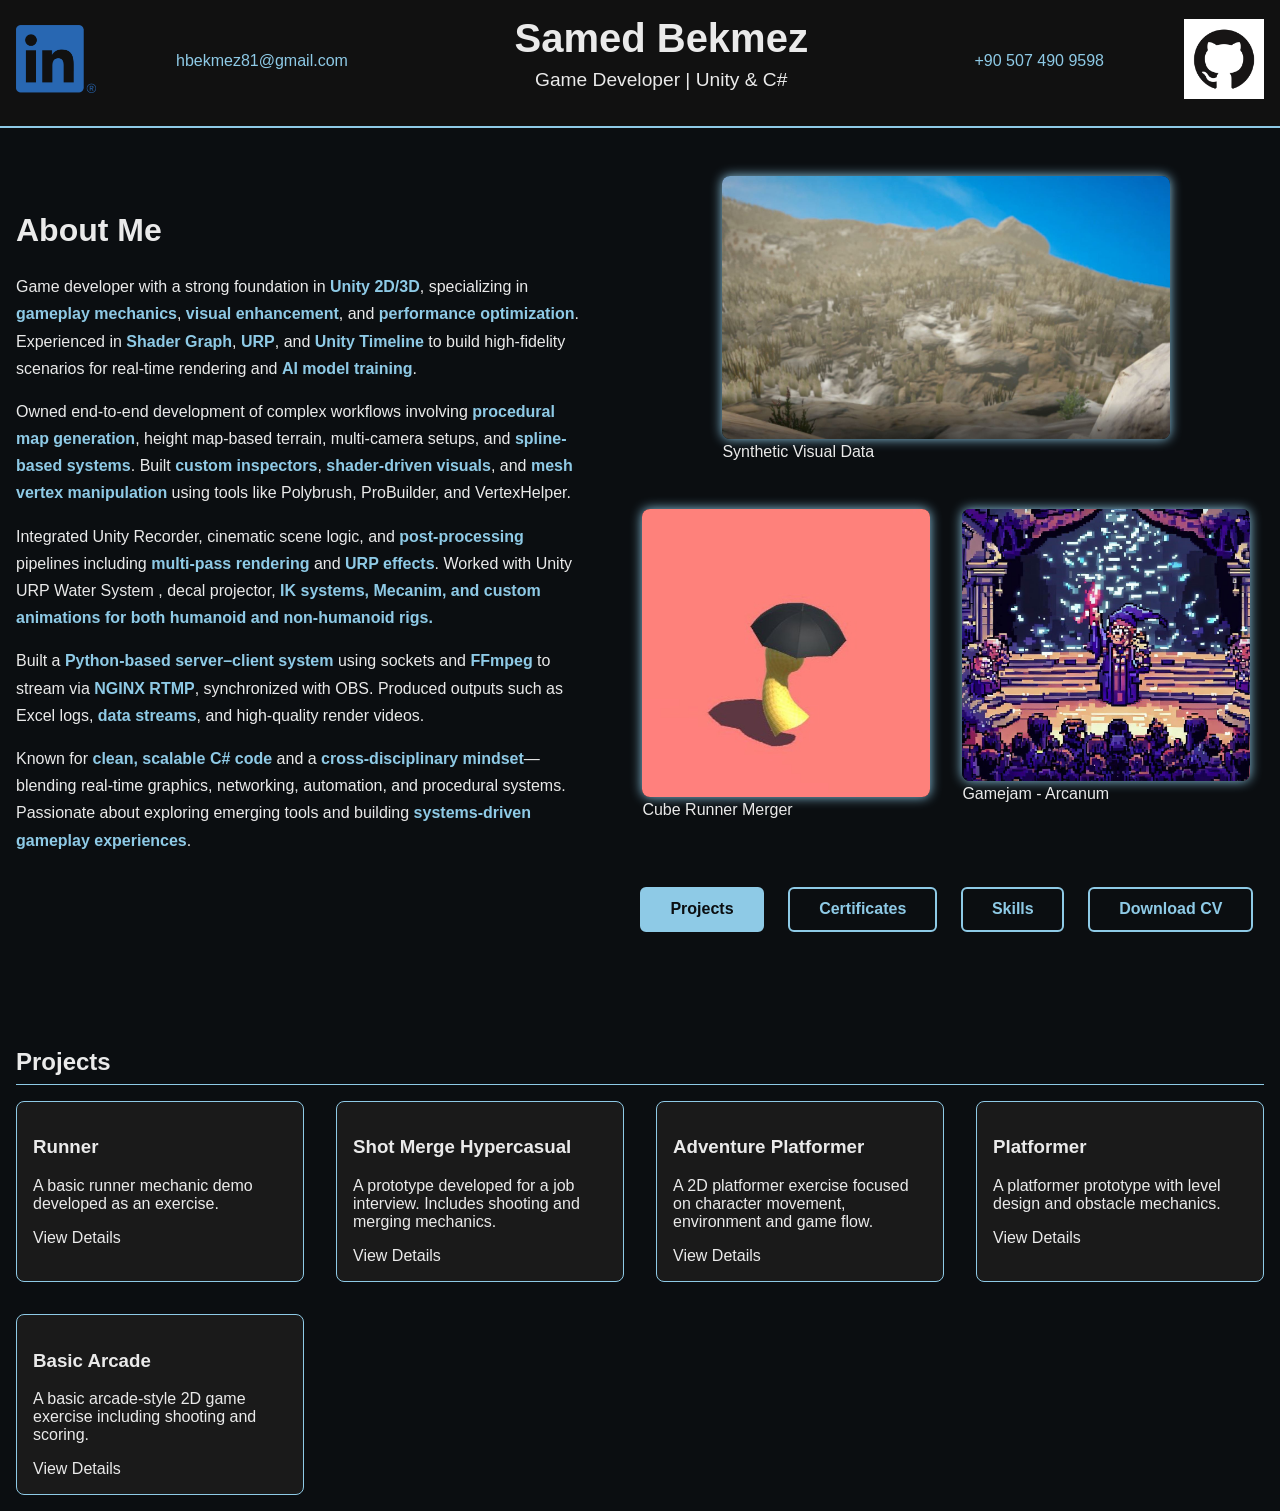
==== commit 490911cf: "Update index.html" ====
--- a/index.html
+++ b/index.html
@@ -128,6 +128,7 @@
                 <button class="tab-button" data-target="projects-panel">Projects</button>
                 <button class="tab-button" data-target="certificates-panel">Certificates</button>
                 <button class="tab-button" data-target="skills-panel">Skills</button>
+                 <a href="cv/Samed_Bekmez_CV.pdf" class="btn download-cv" target="_blank">Download CV</a>
             </div>
 
             </section>
--- a/style.css
+++ b/style.css
@@ -1,770 +1,597 @@
-/* style.css */
-
 :root {
-    --primary-color: #e0376f;
-    --accent-color: #ff9400;
-    --bg-color: #080808;
-    --text-color: #f0f0f0;
-    --link-color: #00efff;
-}
-
-html {
-    scroll-behavior: smooth;
-}
-
-/* ... önceki stiller aynı kalır ... */
-
-/* Gallery Grid */
-.gallery-grid {
+    --bg-color: #0b0e11;
+    --text-color: #eaeaea;
+    --highlight: #ffca3a;
+    --accent: #8ecae6;
+
+
+    --link-color: #8ecae6;
+    /* veya tercih ettiğin renk */
+
+
+}
+
+body {
+    margin: 0;
+    font-family: 'Inter', sans-serif;
+    background-color: var(--bg-color);
+    color: var(--text-color);
+}
+
+.container {
+    max-width: 100rem;
+    margin: 0 auto;
+    padding: 1rem;
+}
+
+/* Header */
+.site-header {
+    background-color: #111;
+
+    text-align: center;
+    border-bottom: 2px solid var(--accent);
+}
+
+.site-title {
+    font-size: 2.5rem;
+    margin: 0;
+}
+
+.site-subtitle {
+    font-size: 1.2rem;
+    margin-top: 0.5rem;
+}
+
+.header-inner {
+    display: flex;
+    justify-content: space-between;
+    align-items: center;
+    flex-wrap: wrap;
+    gap: 1rem;
+}
+
+.social-left,
+.social-right {
+  display: flex;
+ 
+  gap: 5rem;
+  align-items: center; /* ikonları ortalamak için */
+  justify-content: space-between;
+
+}
+
+.social-left img,
+.social-right img {
+  width: 5rem;
+  height:5rem;
+  object-fit: contain;
+}
+.social-right a,
+.social-right span,.social-left a,
+.social-left span {
+  font-size: 1rem;
+  color: var(--link-color);
+  text-decoration: none;
+  margin-bottom: 0.3rem;
+}
+
+
+
+.site-info {
+    text-align: center;
+}
+
+/* Main Layout */
+.main-section {
+    display: flex;
+    flex-wrap: wrap;
+    gap: 2rem;
+    margin-top: 2rem;
+}
+
+.about-project-wrapper {
+    display: flex;
+    flex-wrap: wrap;
+    gap: 40px;
+    align-items: flex-start;
+}
+
+/* Sol taraf: Hakkımda */
+.about-section {
+    flex: 1 1 45%;
+    max-width: 45rem;
+    color: var(--text-color);
+    line-height: 1.7;
+    font-size: 1rem;
+}
+
+.about-section h2 {
+    font-size: 2rem;
+    margin-bottom: 1rem;
+}
+
+.about-section .highlight {
+    font-weight: bold;
+    color: var(--accent);
+    /* Renk değiştirilebilir */
+}
+
+.visual-section {
+    flex: 1 1 50%;
+    display: flex;
+    flex-direction: column;
+    align-items: center;
+}
+
+.pyramid-wrapper {
+    display: flex;
+    flex-direction: column;
+    align-items: center;
+    gap: 3rem;
+
+    margin-bottom: 20px;
+}
+
+.pyramid-top,
+.pyramid-bottom {
+    display: flex;
+    justify-content: center;
+    gap: 2rem;
+}
+
+.pyramid-img-top {
+    object-fit: cover;
+    width: 30rem;
+    height: auto;
+    cursor: pointer;
+    border-radius: 8px;
+    box-shadow: 0 0 12px  var(--accent);
+    transition: transform 0.3s;
+}
+
+.pyramid-img-top:hover {
+    transform: scale(1.05);
+    box-shadow: 0 0 50px  var(--accent);
+}
+
+.pyramid-img-bot {
+    object-fit: cover;
+    width: 20rem;
+    height: auto;
+    cursor: pointer;
+    border-radius: 8px;
+    box-shadow: 0 0 12px  var(--accent);
+    transition: transform 0.3s;
+}
+
+.pyramid-img-bot:hover {
+    transform: scale(1.05);
+    box-shadow: 0 0 50px  var(--accent);
+}
+
+
+
+
+
+ 
+/* Sections */
+.section {
+    margin-top: 3rem;
+}
+
+.section-title {
+    font-size: 1.5rem;
+    margin-bottom: 1rem;
+    border-bottom: 1px solid var(--accent);
+    padding-bottom: 0.5rem;
+}
+
+.project-grid {
     display: grid;
-    grid-template-columns: repeat(auto-fill, minmax(250px, 1fr));
-    gap: 20px;
-    margin-top: 40px;
+    grid-template-columns: repeat(auto-fit, minmax(240px, 1fr));
+    gap: 1rem;
+}
+
+.project-card {
+    background-color: #1a1a1a;
+    border: 1px solid var(--accent);
+    border-radius: 8px;
+    padding: 1rem;
+    transition: transform 0.3s;
     cursor: pointer;
-}
-.gallery-grid a {
-    text-decoration: none;
-    color: inherit;
-}
-
-.gallery-item {
-    position: relative;
-    height: 300px;
-    /* Sabit yükseklik veriyoruz */
-    overflow: hidden;
-    border-radius: 10px;
-    box-shadow: 0 0 10px rgba(255, 0, 0, 0.3);
+   
+  }
+  
+  .project-card:hover {
+    transform: scale(1.03);
+    background-color: #222;
+    box-shadow: 0 0 50px  var(--accent);
+  }
+  
+.modal .thumbnails {
+    display: flex;
+    gap: 10px;
+    margin-top: 1rem;
+    flex-wrap: wrap;
+}
+
+.modal .thumb {
+    width: 80px;
+    height: 60px;
+    object-fit: cover;
     cursor: pointer;
-    box-shadow: 0 0 20px #ff9400;
-}
-
-
-    .gallery-item img {
-        width: 100%;
-        height: 100%;
-        object-fit: cover; /* veya contain */
-        display: block;
-        border-radius: 10px;
-    }
-
-
-.main-media img,
-.main-media video {
+    border-radius: 4px;
+}
+
+.modal .main-media {
     width: 100%;
-    max-height: 70vh;
-    object-fit: contain;
-    margin-bottom: 20px;
+    max-height: 60vh;
     border-radius: 8px;
 }
 
-.thumbnails {
-    display: flex;
-    flex-wrap: wrap;
-    gap: 10px;
-    justify-content: center;
-}
-
-    .thumbnails img,
-    .thumbnails video {
-        width: 100px;
-        height: 100px;
-        object-fit: cover;
-        cursor: pointer;
-        border-radius: 8px;
-        transition: transform 0.3s;
-    }
-
-        .thumbnails img:hover,
-        .thumbnails video:hover {
-            transform: scale(1.1);
-        }
-
-
-
-
-
-.overlay {
-    position: absolute;
+.certificate-list {
+  display: grid;
+  grid-template-columns: repeat(auto-fit, minmax(280px, 1fr));
+  gap: 1.5rem;
+  padding: 1rem 0;
+  list-style: none;
+}
+
+.certificate-item {
+  position: relative;
+  display: block;
+  background-color: #1a1a1a;
+  border: 1px solid var(--accent);
+  border-radius: 10px;
+  padding: 1rem;
+  color: var(--text-color);
+  text-decoration: none;
+  transition: transform 0.3s, box-shadow 0.3s;
+}
+
+.certificate-item:hover {
+  transform: translateY(-5px);
+  box-shadow: 0 0 30px var(--accent);
+  background-color: #222;
+}
+
+.certificate-item .text-placeholder {
+  font-size: 1rem;
+  line-height: 1.5;
+  font-weight: 500;
+  color: var(--text-color);
+}
+
+.certificate-item .overlay {
+  display: none; /* Eğer overlay kullanılmıyorsa kaldırılabilir */
+}
+
+/* Skills */
+.skills-wrapper {
+  margin-top: 2rem;
+  background-color: #1a1a1a;
+  padding: 1.5rem;
+  border-radius: 10px;
+  border: 1px solid var(--accent);
+}
+
+.skills-wrapper ul {
+  display: flex;
+  flex-wrap: wrap;
+  gap: 1rem;
+  padding: 0;
+  margin: 0;
+  list-style: none;
+}
+
+.skills-wrapper li {
+  background-color: #2a2a2a;
+  padding: 0.75rem 1.25rem;
+  border-radius: 6px;
+  font-size: 0.95rem;
+  color: var(--text-color);
+  border: 1px solid var(--accent);
+  transition: background-color 0.3s ease, transform 0.2s ease;
+  cursor: default;
+}
+
+.skills-wrapper li:hover {
+  background-color: var(--accent);
+  color: var(--bg-color);
+  transform: scale(1.05);
+}
+
+
+.modal {
+    position: fixed;
     top: 0;
     left: 0;
     width: 100%;
     height: 100%;
-    background: rgba(0, 0, 0, 0.9);
-    color: #fff;
-    display: flex;
-    flex-direction: column;
+    background-color: rgba(0, 0, 0, 0.85);
+    display: flex;
     justify-content: center;
     align-items: center;
-    opacity: 0;
-    transition: opacity 0.3s ease;
-    text-align: center;
-}
-
-.overlaythumb {
+    z-index: 9999;
+}
+
+.modal.hidden {
+    display: none;
+}
+
+.modal-content {
+    background-color: #1e1e1e;
+    padding: 2rem;
+    border-radius: 10px;
+    max-width: 90%;
+    max-height: 90%;
+    overflow: auto;
+    color: white;
+    position: relative;
+    justify-content: center;
+    align-items: center;
+}
+
+.modal-content video,
+.modal-content img {
+    width: 100%;
+    max-height: 70vh;
+    object-fit: contain;
+    border-radius: 10px;
+}
+
+.close-modal {
     position: absolute;
+    top: 10px;
+    right: 16px;
+    font-size: 28px;
+    cursor: pointer;
+    color: white;
+}
+
+#main-display {
+    margin-bottom: 20px;
+}
+
+#thumbnails-container video,
+#thumbnails-container img {
+    transition: transform 0.2s;
+    justify-content: center;
+    align-items: center;
+
+}
+
+#thumbnails-container video:hover,
+#thumbnails-container img:hover {
+    transform: scale(1.05);
+}
+
+.footer-sections {
+    position: fixed;
     bottom: 0;
     left: 0;
     width: 100%;
-     
-    background: rgba(0, 0, 0, 0.6); /* Yarı saydam siyah zemin */
-    color: white;
-   
-     
-    text-align: center;
-    box-sizing: border-box;
-  
-}
-.overlaythumb h3 {
+    background-color: #111;
+    border-top: 2px solid var(--accent);
+    padding: 0.2rem 0;
+    z-index: 1000;
+}
+
+.footer-nav {
+    display: flex;
+    justify-content: center;
+    gap: 2rem;
+    flex-wrap: wrap;
+}
+
+.footer-nav a {
+    color: var(--link-color);
+    text-decoration: none;
+    font-weight: 500;
     font-size: 1rem;
+    transition: color 0.3s;
+}
+
+.footer-nav a:hover {
+    color: var(--highlight);
+}
+
+.content-panel {
+  display: none;
+  margin-top: 2rem;
+  animation: fadeIn 0.4s ease;
+}
+
+.content-panel:not(.hidden) {
+  display: block;
+}
+
+.hidden {
+  display: none !important;
+}
+.section-buttons {
+  display: flex;
+  justify-content: center;     /* Ortalar */
+  gap: 1.5rem;                 /* Butonlar arası boşluk */
+  margin: 3rem 0 2rem;
+  flex-wrap: wrap;             /* Mobilde düzgün hizalanır */
+}
+
+.section-buttons button {
+  padding: 0.7rem 1.8rem;
+  font-size: 1rem;
+  font-weight: 600;
+  background-color: transparent;
+  color: var(--accent);
+  border: 2px solid var(--accent);
+  border-radius: 6px;
+  cursor: pointer;
+  transition: all 0.3s ease;
+}
+
+.section-buttons button:hover,
+.section-buttons button.active {
+  background-color: var(--accent);
+  color: var(--bg-color);
+}
+
+ 
+.gallery-grid {
+  display: grid;
+  grid-template-columns: repeat(auto-fit, minmax(280px, 1fr)); /* varsa bu da güncel olabilir */
+  gap: 2rem; /* 💡 boşluk buradan gelir */
+  margin-top: 1rem; /* üstten biraz nefes alanı da istersen */
+ 
+}
+.download-cv {
+  display: inline-block;
+  padding: 0.7rem 1.8rem;
+  font-size: 1rem;
+  font-weight: 600;
+  background-color: transparent;
+  color: var(--accent);
+  border: 2px solid var(--accent);
+  border-radius: 6px;
+  text-decoration: none;
+  cursor: pointer;
+  transition: all 0.3s ease;
+}
+
+.download-cv:hover,
+.download-cv:focus {
+  background-color: var(--accent);
+  color: var(--bg-color);
+}
+
+
+
+
+
+/* Responsive (mobil) */
+/* ======================= */
+/*      RESPONSIVE         */
+/* ======================= */
+
+/* Tablet ve altı (768px) */
+@media (max-width: 768px) {
+    .header-inner {
+      flex-direction: column;
+      align-items: center;
+      text-align: center;
+    }
+  
+    .social-left,
+    .social-right {
+      flex-direction: row;
+      justify-content: center;
+      gap: 1rem;
+    }
+  
+    .social-left img,
+    .social-right img {
+      width: 2.2rem;
+      height: 2.2rem;
+    }
+  
+    .social-right a,
+    .social-right span,
+    .social-left a,
+    .social-left span {
+      font-size: 0.85rem;
+    }
+  
+    .project-grid {
+      grid-template-columns: 1fr;
+    }
+  
+    .pyramid-img-top {
+      width: 100%;
+    }
+  
+    .pyramid-bottom {
+      flex-direction: column;
+    }
+    .pyramid-img-bot {
+        width: 100%;
+    }
+  
+
+      
+      
+      
+      @keyframes fadeIn {
+        from { opacity: 0; transform: translateY(10px); }
+        to   { opacity: 1; transform: translateY(0); }
+      }
+      
+      
+  
+    .about-section,
+    .visual-section {
+      flex: 1 1 100%;
+      max-width: 100%;
+    }
+  
+    .main-section {
+      gap: 1rem;
+    }
+  }
+  
+  
+  /* Orta boyutlu ekranlar (tablet yatay, küçük laptoplar) */
+  @media (min-width: 769px) and (max-width: 1024px) {
+.header-inner {
+    flex-wrap: nowrap;
+    }
+  
+    .social-left,
+    .social-right {
+      flex-direction: row;
+      justify-content: center;
+      gap: 1rem;
+    }
+
+
+    .social-left img,
+    .social-right img {
+      width: 2rem;
+      height: 2rem;  object-fit: contain;
+      
+    }
+  
+    .social-right a,
+    .social-right span,
+    .social-left a,
+    .social-left span {
+      font-size: 0.95rem;
+    }
+  
+    .pyramid-img-top {
+      width: 25rem;
+    }
+  
+    .pyramid-img-bot {
+      width: 16rem;
+    }
+  }
+  
+  
+  /* Daha büyük ekranlar (1200px ve üstü) */
+  @media (min-width: 1025px)and (max-width: 1343px) {
+    .project-grid {
+      grid-template-columns: repeat(auto-fit, minmax(280px, 1fr));
+    }
+
+    .pyramid-img-top {
+        width: 28rem;
+      }
     
-}
-
-
-
-.gallery-item:hover .overlay {
-    opacity: 0.9;
-    
-}
-
-.overlay h3 {
-    font-size: 1.2rem;
-    display: flex;
-    flex-direction: column;
-    justify-content: center;
-    align-items: center;
-}
-
-.right-buttons {
-    display: flex;
-    align-items: center;
-    gap: 10px;
-}
-
-/* Mevcut .menu-toggle ayarlarınla çalışır */
-
-.overlay a.btn-small {
-    margin-top: 10px;
-    display: flex;
-    flex-direction: column;
-    justify-content: center;
-    align-items: center;
-}
-
-.btn-small {
-    background: var(--primary-color);
-    /* koyu olabilir */
-    color: #fff;
-    cursor: pointer;
-    margin: auto;
-}
-
-.skills-grid {
-    display: grid;
-    grid-template-columns: repeat(auto-fit, minmax(280px, 1fr));
-    gap: 40px;
-    margin-top: 30px;
-    padding: 0;
-}
-
-    .skills-grid h3 {
-        color: var(--accent-color);
-        font-size: 1.5rem;
-        margin-bottom: 15px;
-        text-align: center;
-    }
-
-    .skills-grid ul {
-        padding-left: 20px;
-        list-style: none;
-        line-height: 1.8;
-        text-align: center;
-        padding: 0;
-    }
-
-
-.text-placeholder {
-    width: 100%;
-    height: 100%;
-    background: #111;
-    color: var(--accent-color);
-    display: flex;
-    justify-content: center;
-    align-items: center;
-    text-align: center;
-    font-size: 1rem;
-    font-weight: 600;
-    transition: transform 0.4s ease;
-}
-
-
-
-
-
-
-body.light-theme .overlay {
-    background: rgba(255, 255, 255, 0.7);
-    color: #000;
-}
-
-
-body.light-theme .btn-small {
-    background: var(--accent-color);
-    color: #000;
-}
-
-
-body {
-    background-color: var(--bg-color);
-    color: var(--text-color);
-    line-height: 1.6;
-    transition: background 0.3s, color 0.3s;
-    overflow-x: hidden;
-}
-
-    body.light-theme {
-        --bg-color: #f9f9f9;
-        --text-color: #111;
-        --primary-color: #0054a6;
-        --accent-color: #e67e22;
-        --link-color: #007acc;
-    }
-
-        body.light-theme header {
-            background: #ffffff;
-        }
-
-        body.light-theme .project-card {
-            background: #ffffff;
-        }
-
-        body.light-theme footer {
-            background: #eeeeee;
-            color: #555;
-        }
-
-        body.light-theme .project-card p {
-            color: #333;
-        }
-
-        body.light-theme .contact p,
-        body.light-theme .contact a {
-            color: var(--text-color);
-        }
-
-        body.light-theme .gallery-item:hover .overlay {
-            background: rgba(238, 246, 255, 0.95);
-            /* daha açık bir overlay */
-        }
-
-
-
-
-
-.container {
-    max-width: 1200px;
-    margin: 0 auto;
-    padding: 0 20px;
-}
-
-/* Header */
-header {
-    background: #1a1a1a;
-    padding: 25px 0;
-    position: fixed;
-    width: 100%;
-    z-index: 10;
-    transition: background 0.3s;
-    height: 75px;
-}
-
-.nav {
-    display: flex;
-    justify-content: space-between;
-    align-items: center;
-    position: relative;
-}
-
-.nav-links {
-    list-style: none;
-    display: flex;
-    gap: 20px;
-}
-
-    .nav-links li a {
-        color: var(--text-color);
-        text-decoration: none;
-        font-weight: 600;
-        transition: color 0.3s;
-    }
-
-        .nav-links li a.active {
-            color: var(--accent-color);
-            border-bottom: 2px solid var(--accent-color);
-        }
-
-        .nav-links li a:hover {
-            color: var(--accent-color);
-        }
-
-/* Mobile Menu */
-.menu-toggle {
-    display: none;
-    flex-direction: column;
-    cursor: pointer;
-    z-index: 1001;
-}
-
-    .menu-toggle span {
-        height: 3px;
-        width: 25px;
-        background: var(--text-color);
-        margin: 4px 0;
-        border-radius: 5px;
-        transition: 0.3s;
-    }
-
-.nav-links.active {
-    position: fixed;
-    top: 0;
-    right: 0;
-    background: var(--bg-color);
-    height: 100vh;
-    width: 100%;
-    flex-direction: column;
-    align-items: center;
-    justify-content: center;
-    gap: 30px;
-    transition: transform 0.3s ease;
-    transform: translateX(0);
-    display: flex;
-    z-index: 1000;
-    color: var(--accent-color);
-    border-bottom: 2px solid var(--accent-color);
-    transform: translateY(-3px);
-    transition: transform 0.3s ease, color 0.3s ease;
-}
-
-
-.nav-links.inactive {
-    transform: translateX(100%);
-    display: none;
-}
-
-/* Hamburger to X icon */
-.menu-toggle.open span:nth-child(1) {
-    transform: rotate(45deg) translate(5px, 5px);
-}
-
-.menu-toggle.open span:nth-child(2) {
-    opacity: 0;
-}
-
-.menu-toggle.open span:nth-child(3) {
-    transform: rotate(-45deg) translate(5px, -5px);
-}
-
-@media (max-width: 768px) {
-    .menu-toggle {
-        display: flex;
-    }
-
-    .nav-links {
-        display: none;
-    }
-}
-
-/* Light theme for nav */
-body.light-theme .nav-links li a {
-    color: var(--text-color);
-}
-
-    body.light-theme .nav-links li a:hover,
-    body.light-theme .nav-links li a.active {
-        color: var(--accent-color);
-        border-bottom: 2px solid var(--accent-color);
-        transform: translateY(-3px);
-        transition: transform 0.3s ease, color 0.3s ease;
-    }
-
-body.light-theme .menu-toggle:hover span {
-    background: var(--accent-color);
-}
-
-body.light-theme .nav-links.active {
-    background: #ffffff;
-    /* açık arka plan */
-}
-
-
-body.light-theme .menu-toggle span {
-    background: #000;
-}
-
-
-
-.logo {
-    display: flex;
-    align-items: center;
-    font-size: 1.8rem;
-    font-weight: 800;
-    color: var(--primary-color);
-    text-decoration: none;
-    gap: 10px;
-}
-
-.logo-text {
-    display: inline;
-}
-
-.logo-img {
-    display: none;
-    width: 80px;
-    height: 80px;
-    object-fit: cover;
-    border-radius: 50%; /* <<< BURASI! */
-}
-
-/* Mobil görünüm */
-@media (max-width: 768px) {
-    .logo-text {
-        display: none;
-    }
-
-    .logo-img {
-        display: block;
-    }
-}
-
-
-
-
-/* Hero Section */
-.hero {
-    display: flex;
-    align-items: center;
-    justify-content: space-between;
-    padding: 250px 0 300px;
-    gap: 40px;
-    min-height: 50vh;
-}
-
-
-.hero-text h1 {
-    font-size: 4.5rem;
-    margin: 10px 0;
-    color: var(--primary-color);
-}
-
-.hero-text p {
-    font-size: 1.2rem;
-    margin-bottom: 20px;
-}
-
-.hero-img img {
-    max-width: 300px;
-    border-radius: 50%;
-    border: 4px solid var(--primary-color);
-}
-
-.btn {
-    background: var(--accent-color);
-    color: #000;
-    padding: 10px 20px;
-    border-radius: 8px;
-    text-decoration: none;
-    font-weight: 600;
-    transition: background 0.3s;
-}
-
-    .btn:hover {
-        background: var(--primary-color);
-        color: #fff;
-    }
-
-
-/* Section */
-.section {
-    min-height: 100vh;
-    padding: 50px 0;
-}
-
-
-
-.section-title {
-    font-size: 2.5rem;
-    text-align: center;
-    margin-bottom: 40px;
-    margin-top: 40px;
-    color: var(--primary-color);
-}
-
-h2.section-title {
-    font-size: 2.8rem;
-    font-weight: 700;
-    color: var(--primary-color);
-    margin-bottom: 30px;
-}
-
-h3 {
-    font-size: 1.4rem;
-    color: var(--accent-color);
-}
-
-/* Projects */
-.projects-grid {
-    display: grid;
-    grid-template-columns: repeat(auto-fit, minmax(280px, 1fr));
-    gap: 30px;
-}
-
-.project-card {
-    background: #1f1f1f;
-    padding: 20px;
-    border-radius: 12px;
-    text-align: center;
-    transition: transform 0.3s;
-}
-
-    .project-card:hover {
-        transform: translateY(-5px);
-    }
-
-    .project-card img {
-        max-width: 100%;
-        border-radius: 8px;
-        margin-bottom: 15px;
-    }
-
-    .project-card h3 {
-        font-size: 1.3rem;
-        margin-bottom: 10px;
-        color: var(--accent-color);
-    }
-
-    .project-card p {
-        font-size: 1rem;
-        margin-bottom: 15px;
-        color: #ccc;
-        transition: color 0.3s;
-    }
-
-.btn-small {
-    background: var(--primary-color);
-    color: #fff;
-    padding: 8px 16px;
-    border-radius: 6px;
-    text-decoration: none;
-    font-size: 0.9rem;
-    font-weight: 600;
-}
-
-    .btn-small:hover {
-        background: var(--accent-color);
-        color: #000;
-    }
-
-/* Contact 
-.contact p,
-.contact a {
-    font-size: 1.1rem;
-    margin-bottom: 10px;
-    color: var(--text-color);
-    transition: color 0.3s;
-}*/
-
-.contact a {
-    color: var(--link-color);
-}
-
-.about-grid {
-    display: grid;
-    grid-template-columns: repeat(2, minmax(150px, 1fr));
-    gap: 20px;
-    margin-bottom: 40px;
-    justify-content: center;
-    /* Grid'i yatayda ortalar */
-    text-align: center;
-    /* İçerikleri ortalar */
-    align-items: center;
-    /* Dikeyde ortalar */
-}
-
-
-.contact-form {
-    display: flex;
-    flex-direction: column;
-    gap: 15px;
-    margin-top: 20px;
-}
-
-.about-btn img {
-    width: 150px;
-    height: 150px;
-    object-fit: contain;
-}
-
-.about-btn.no-link:hover {
-    background-color: var(--accent-color);
-    color: #000;
-}
-
-/* Pasif butonlar için */
-.about-btn.no-link {
-    background-color: #333;
-    cursor: default;
-    padding: 20px;
-    font-size: 2rem;
-    text-decoration: none;
-}
-
-/* Light Theme için */
-
-
-body.light-theme .about-btn.no-link:hover {
-    background-color: var(--accent-color);
-    color: #000;
-}
-
-body.light-theme .about-btn.no-link {
-    background-color: #ccc;
-    color: #000;
-}
-
-
-
-
-.contact-form input,
-.contact-form textarea {
-    padding: 10px;
-    border-radius: 8px;
-    border: 1px solid #000000;
-    outline: none;
-    font-size: 1rem;
-}
-
-.contact-form textarea {
-    resize: vertical;
-    height: 120px;
-}
-
-footer {
-    text-align: center;
-    padding: 30px 0;
-    background: #111;
-    color: #ffffff;
-    font-size: 0.9rem;
-    transition: background 0.3s, color 0.3s;
-    border-top: 1px solid #333;
-    margin-top: 50px;
-}
-
-/* Responsive */
-@media (max-width: 768px) {
-    .hero {
-        flex-direction: column;
-        text-align: center;
-    }
-
-    .hero-img img {
-        margin-top: 20px;
-    }
-
-    .nav-links {
-        display: none;
-        flex-direction: column;
-        background: #1a1a1a;
-        position: absolute;
-        top: 70px;
-        right: 20px;
-        padding: 20px;
-        border-radius: 8px;
-    }
-
-        .nav-links.active {
-            display: flex;
-        }
-
-    .menu-toggle {
-        display: flex;
-    }
-
-    .nav-links {
-        transition: all 0.3s ease;
-    }
-
-        .nav-links li a {
-            transition: color 0.3s, border-bottom 0.3s, transform 0.3s;
-        }
-
-
-
-    .about-grid {
-        display: grid;
-        grid-template-columns: repeat(auto-fit, minmax(100px, 300px));
-        gap: 20px;
-        margin-bottom: 40px;
-        justify-content: center;
-        /* yatayda ortala */
-        align-items: center;
-        /* dikeyde ortala */
-        text-align: center;
-        place-items: center;
-    }
-
-    .about-btn {
-        display: flex;
-        flex-direction: column;
-        align-items: center;
-        justify-content: center;
-        gap: 6px;
-        color: #fff;
-        padding: 10px 20px;
-        border-radius: 8px;
-        text-decoration: none;
-        font-weight: 600;
-        font-size: 1.1rem;
-        transition: background-color 0.3s ease, color 0.3s ease;
-        width: 100%;
-        max-width: 160px;
-        height: 80px;
-    }
-
-
-        .about-btn img {
-            width: 100px;
-            height: 100px;
-            object-fit: contain;
-        }
-
-
-        .about-btn:hover {
-            background-color: var(--accent-color);
-            color: #000;
-        }
-
-        /* Pasif butonlar için */
-        .about-btn.no-link {
-            background-color: #333;
-            cursor: default;
-            font-size: 1rem;
-            width: 100%;
-            max-width: 160px;
-            height: 80px;
-        }
-
-    /* Light tema için */
-    body.light-theme.about-btn {
-        background-color: var(--accent-color);
-        color: #000;
-    }
-
-        body.light-theme.about-btn:hover {
-            background-color: var(--primary-color);
-            color: #fff;
-        }
-
-        body.light-theme.about-btn.no-link {
-            background-color: #ddd;
-            color: #333;
-        }
-}
+      .pyramid-img-bot {
+        width: 18rem;
+      }
+  
+    .footer-nav a {
+      font-size: 1.1rem;
+    }
+  }
+  
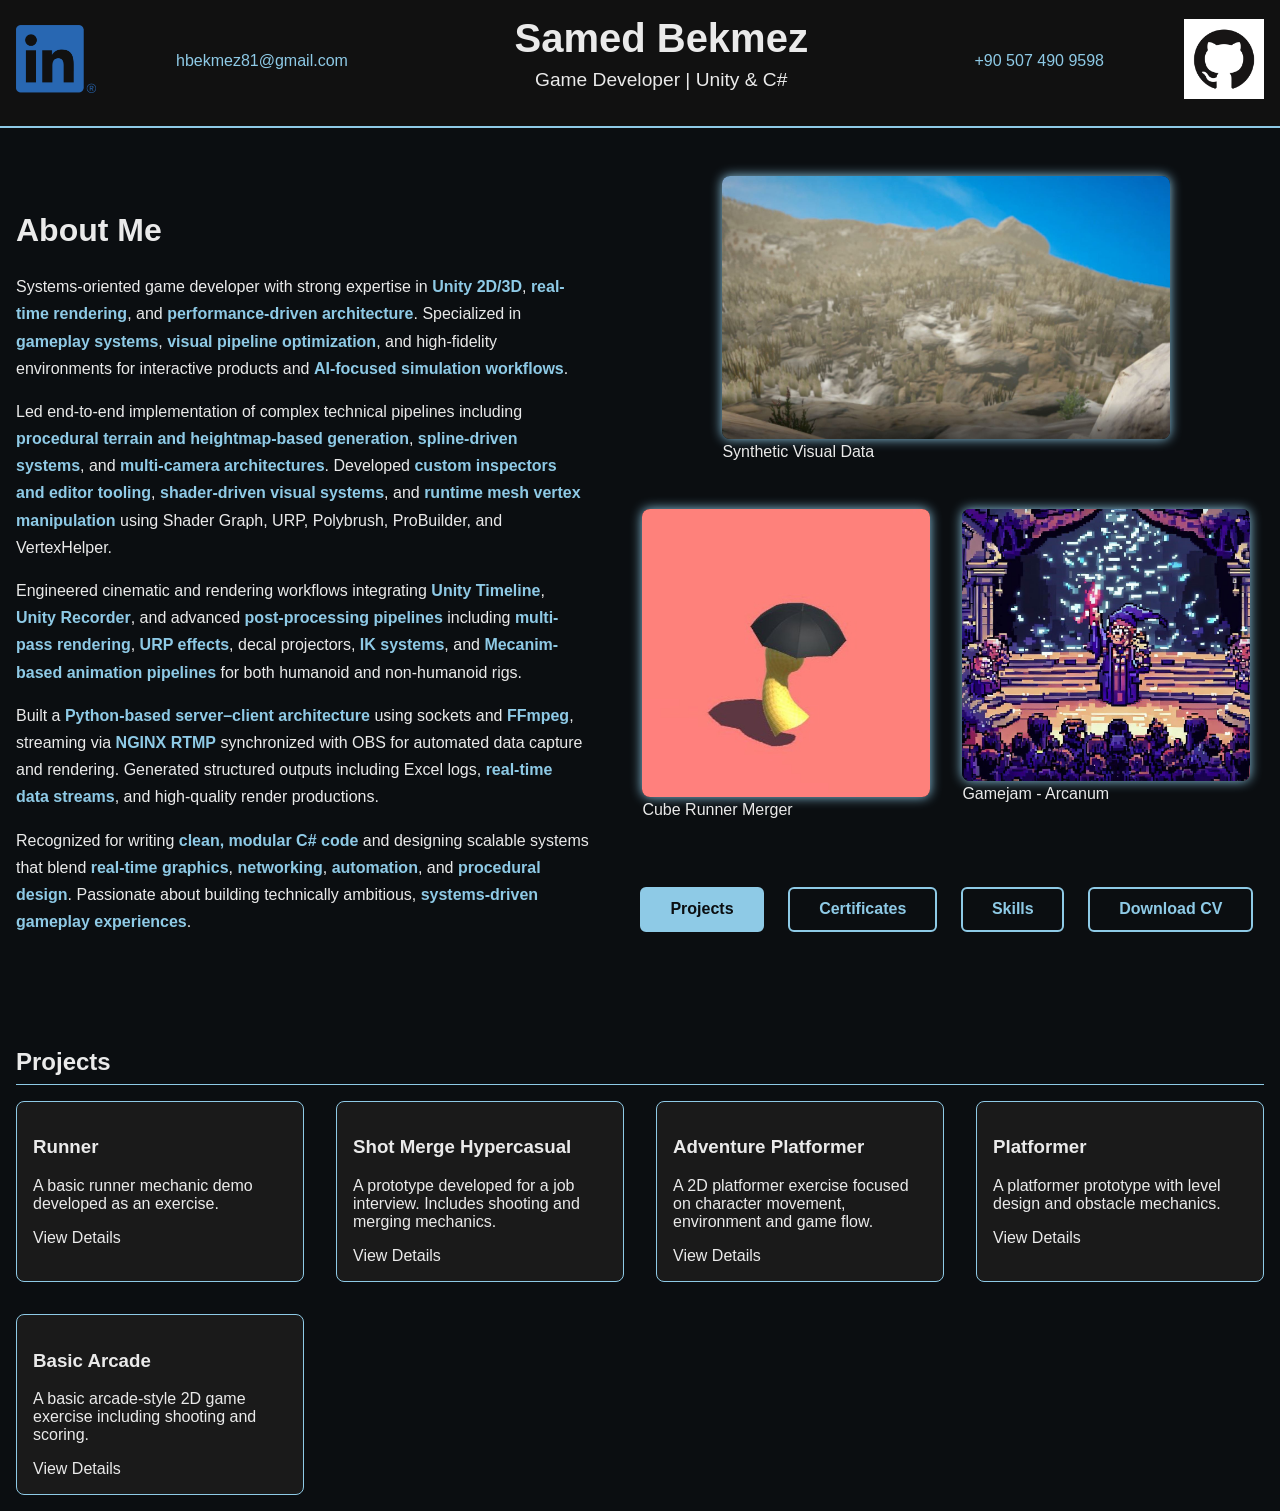
==== commit 173cbe3d: "Revise About Me section with updated content Updated the 'About Me' section to enhance clarity and d" ====
--- a/index.html
+++ b/index.html
@@ -44,57 +44,64 @@
         <div class="about-project-wrapper">
 
             <!-- LEFT: ABOUT -->
-            <section class="about-section">
-                <h2>About Me</h2>
-                <p>
-                    Game developer with a strong foundation in <strong class="highlight">Unity 2D/3D</strong>,
-                    specializing in <strong class="highlight">gameplay mechanics</strong>,
-                    <strong class="highlight">visual enhancement</strong>, and
-                    <strong class="highlight">performance optimization</strong>.
-                    Experienced in <strong class="highlight">Shader Graph</strong>,
-                    <strong class="highlight">URP</strong>, and
-                    <strong class="highlight">Unity Timeline</strong> to build high-fidelity scenarios
-                    for real-time rendering and <strong class="highlight">AI model training</strong>.
-                </p>
-
-                <p>
-                    Owned end-to-end development of complex workflows involving <strong class="highlight">procedural map
-                        generation</strong>,
-                    height map-based terrain, multi-camera setups, and <strong class="highlight">spline-based
-                        systems</strong>.
-                    Built <strong class="highlight">custom inspectors</strong>, <strong class="highlight">shader-driven
-                        visuals</strong>,
-                    and <strong class="highlight">mesh vertex manipulation</strong> using tools like
-                    Polybrush, ProBuilder, and VertexHelper.
-                </p>
-
-                <p>
-                    Integrated Unity Recorder, cinematic scene logic, and <strong
-                        class="highlight">post-processing</strong> pipelines
-                    including <strong class="highlight">multi-pass rendering</strong> and
-                    <strong class="highlight">URP effects</strong>.
-                    Worked with Unity URP Water System ,
-                    decal projector,
-                    <strong class="highlight">IK systems, Mecanim, and custom animations
-                        for both humanoid and non-humanoid rigs.</strong>
-                </p>
-
-                <p>
-                    Built a <strong class="highlight">Python-based server–client system</strong> using sockets and
-                    <strong class="highlight">FFmpeg</strong> to stream via <strong class="highlight">NGINX
-                        RTMP</strong>, synchronized with OBS.
-                    Produced outputs such as Excel logs, <strong class="highlight">data streams</strong>, and
-                    high-quality render videos.
-                </p>
-
-                <p>
-                    Known for <strong class="highlight">clean, scalable C# code</strong> and a
-                    <strong class="highlight">cross-disciplinary mindset</strong>—blending real-time graphics,
-                    networking, automation, and procedural systems.
-                    Passionate about exploring emerging tools and building
-                    <strong class="highlight">systems-driven gameplay experiences</strong>.
-                </p>
-            </section>
+           <section class="about-section">
+    <h2>About Me</h2>
+
+    <p>
+        Systems-oriented game developer with strong expertise in 
+        <strong class="highlight">Unity 2D/3D</strong>, 
+        <strong class="highlight">real-time rendering</strong>, and 
+        <strong class="highlight">performance-driven architecture</strong>. 
+        Specialized in <strong class="highlight">gameplay systems</strong>, 
+        <strong class="highlight">visual pipeline optimization</strong>, and 
+        high-fidelity environments for interactive products and 
+        <strong class="highlight">AI-focused simulation workflows</strong>.
+    </p>
+
+    <p>
+        Led end-to-end implementation of complex technical pipelines including 
+        <strong class="highlight">procedural terrain and heightmap-based generation</strong>, 
+        <strong class="highlight">spline-driven systems</strong>, and 
+        <strong class="highlight">multi-camera architectures</strong>. 
+        Developed <strong class="highlight">custom inspectors and editor tooling</strong>, 
+        <strong class="highlight">shader-driven visual systems</strong>, and 
+        <strong class="highlight">runtime mesh vertex manipulation</strong> 
+        using Shader Graph, URP, Polybrush, ProBuilder, and VertexHelper.
+    </p>
+
+    <p>
+        Engineered cinematic and rendering workflows integrating 
+        <strong class="highlight">Unity Timeline</strong>, 
+        <strong class="highlight">Unity Recorder</strong>, 
+        and advanced <strong class="highlight">post-processing pipelines</strong> 
+        including <strong class="highlight">multi-pass rendering</strong>, 
+        <strong class="highlight">URP effects</strong>, decal projectors, 
+        <strong class="highlight">IK systems</strong>, and 
+        <strong class="highlight">Mecanim-based animation pipelines</strong> 
+        for both humanoid and non-humanoid rigs.
+    </p>
+
+    <p>
+        Built a <strong class="highlight">Python-based server–client architecture</strong> 
+        using sockets and <strong class="highlight">FFmpeg</strong>, 
+        streaming via <strong class="highlight">NGINX RTMP</strong> synchronized with OBS 
+        for automated data capture and rendering. 
+        Generated structured outputs including Excel logs, 
+        <strong class="highlight">real-time data streams</strong>, 
+        and high-quality render productions.
+    </p>
+
+    <p>
+        Recognized for writing <strong class="highlight">clean, modular C# code</strong> 
+        and designing scalable systems that blend 
+        <strong class="highlight">real-time graphics</strong>, 
+        <strong class="highlight">networking</strong>, 
+        <strong class="highlight">automation</strong>, and 
+        <strong class="highlight">procedural design</strong>. 
+        Passionate about building technically ambitious, 
+        <strong class="highlight">systems-driven gameplay experiences</strong>.
+    </p>
+</section>
 
 
             <!-- RIGHT: PYRAMID IMAGES + MODAL -->
--- a/style.css
+++ b/style.css
@@ -443,6 +443,7 @@
   margin-top: 1rem; /* üstten biraz nefes alanı da istersen */
  
 }
+
 .download-cv {
   display: inline-block;
   padding: 0.7rem 1.8rem;
@@ -457,8 +458,7 @@
   transition: all 0.3s ease;
 }
 
-.download-cv:hover,
-.download-cv:focus {
+.download-cv:hover  {
   background-color: var(--accent);
   color: var(--bg-color);
 }
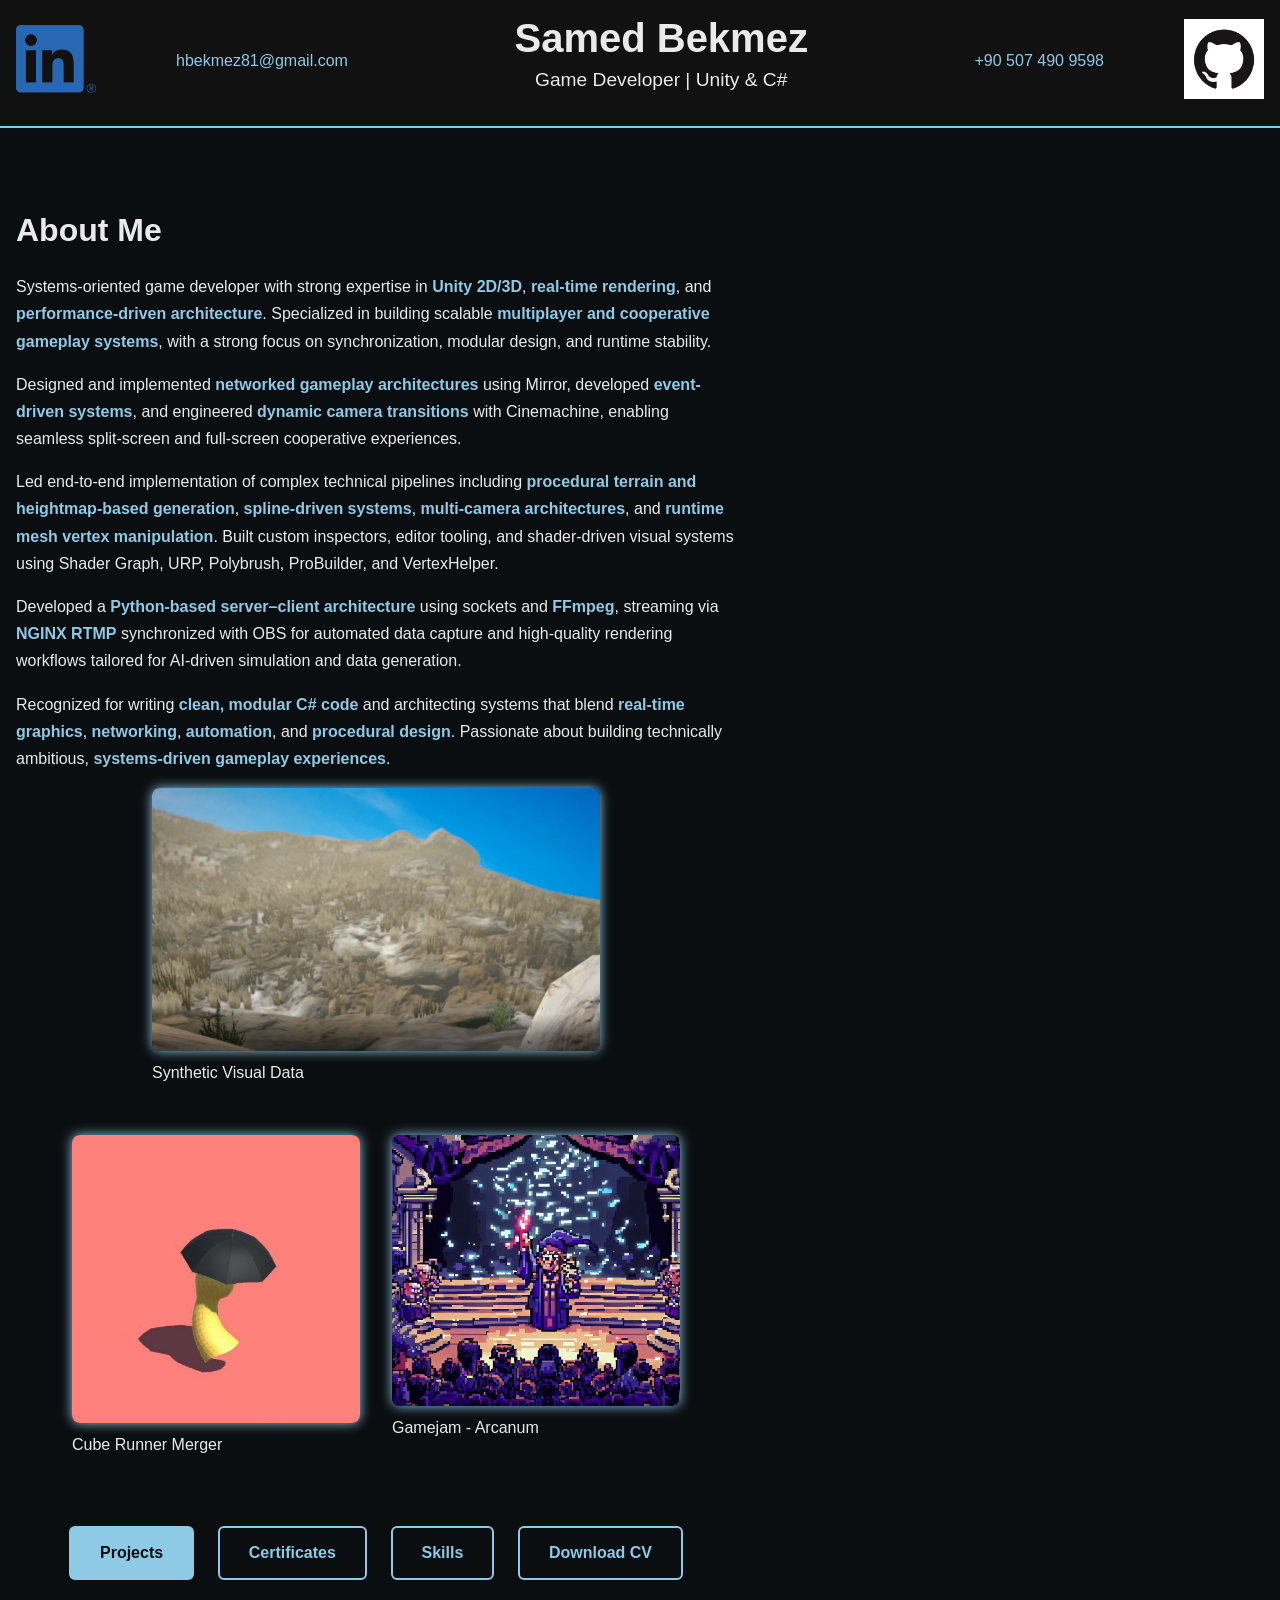
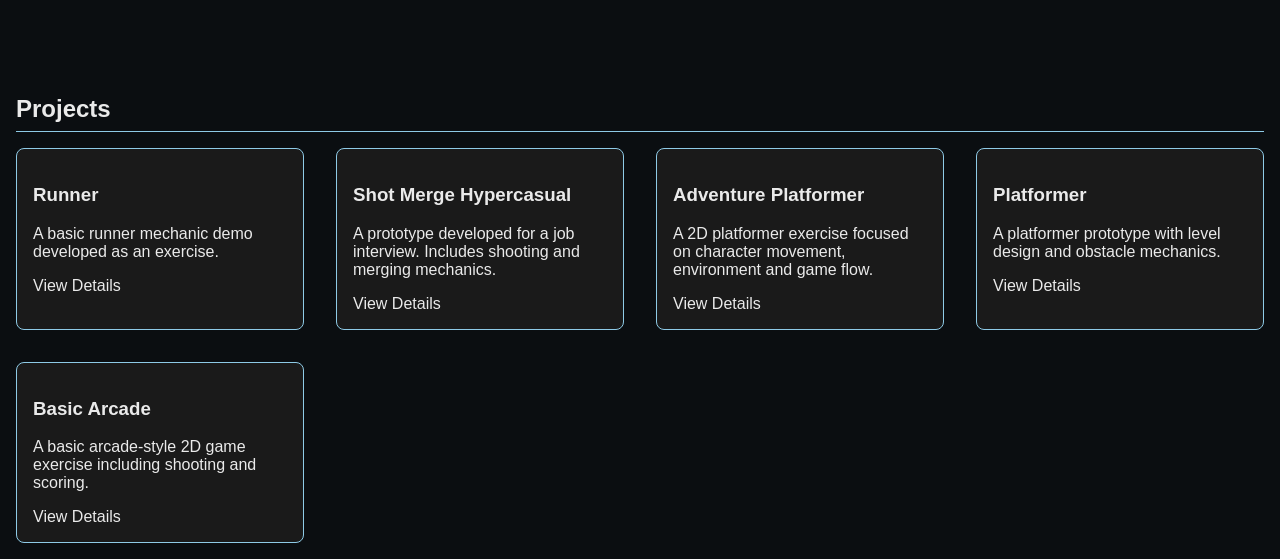
==== commit 3468f993: "Update index.html" ====
--- a/index.html
+++ b/index.html
@@ -45,6 +45,7 @@
 
             <!-- LEFT: ABOUT -->
            <section class="about-section">
+    <section class="about-section">
     <h2>About Me</h2>
 
     <p>
@@ -52,48 +53,42 @@
         <strong class="highlight">Unity 2D/3D</strong>, 
         <strong class="highlight">real-time rendering</strong>, and 
         <strong class="highlight">performance-driven architecture</strong>. 
-        Specialized in <strong class="highlight">gameplay systems</strong>, 
-        <strong class="highlight">visual pipeline optimization</strong>, and 
-        high-fidelity environments for interactive products and 
-        <strong class="highlight">AI-focused simulation workflows</strong>.
+        Specialized in building scalable 
+        <strong class="highlight">multiplayer and cooperative gameplay systems</strong>, 
+        with a strong focus on synchronization, modular design, and runtime stability.
+    </p>
+
+    <p>
+        Designed and implemented 
+        <strong class="highlight">networked gameplay architectures</strong> 
+        using Mirror, developed 
+        <strong class="highlight">event-driven systems</strong>, and engineered 
+        <strong class="highlight">dynamic camera transitions</strong> 
+        with Cinemachine, enabling seamless split-screen and full-screen cooperative experiences.
     </p>
 
     <p>
         Led end-to-end implementation of complex technical pipelines including 
         <strong class="highlight">procedural terrain and heightmap-based generation</strong>, 
-        <strong class="highlight">spline-driven systems</strong>, and 
-        <strong class="highlight">multi-camera architectures</strong>. 
-        Developed <strong class="highlight">custom inspectors and editor tooling</strong>, 
-        <strong class="highlight">shader-driven visual systems</strong>, and 
-        <strong class="highlight">runtime mesh vertex manipulation</strong> 
+        <strong class="highlight">spline-driven systems</strong>, 
+        <strong class="highlight">multi-camera architectures</strong>, and 
+        <strong class="highlight">runtime mesh vertex manipulation</strong>. 
+        Built custom inspectors, editor tooling, and shader-driven visual systems 
         using Shader Graph, URP, Polybrush, ProBuilder, and VertexHelper.
     </p>
 
     <p>
-        Engineered cinematic and rendering workflows integrating 
-        <strong class="highlight">Unity Timeline</strong>, 
-        <strong class="highlight">Unity Recorder</strong>, 
-        and advanced <strong class="highlight">post-processing pipelines</strong> 
-        including <strong class="highlight">multi-pass rendering</strong>, 
-        <strong class="highlight">URP effects</strong>, decal projectors, 
-        <strong class="highlight">IK systems</strong>, and 
-        <strong class="highlight">Mecanim-based animation pipelines</strong> 
-        for both humanoid and non-humanoid rigs.
-    </p>
-
-    <p>
-        Built a <strong class="highlight">Python-based server–client architecture</strong> 
+        Developed a 
+        <strong class="highlight">Python-based server–client architecture</strong> 
         using sockets and <strong class="highlight">FFmpeg</strong>, 
         streaming via <strong class="highlight">NGINX RTMP</strong> synchronized with OBS 
-        for automated data capture and rendering. 
-        Generated structured outputs including Excel logs, 
-        <strong class="highlight">real-time data streams</strong>, 
-        and high-quality render productions.
+        for automated data capture and high-quality rendering workflows tailored for AI-driven simulation and data generation.
     </p>
 
     <p>
-        Recognized for writing <strong class="highlight">clean, modular C# code</strong> 
-        and designing scalable systems that blend 
+        Recognized for writing 
+        <strong class="highlight">clean, modular C# code</strong> 
+        and architecting systems that blend 
         <strong class="highlight">real-time graphics</strong>, 
         <strong class="highlight">networking</strong>, 
         <strong class="highlight">automation</strong>, and 
@@ -102,7 +97,6 @@
         <strong class="highlight">systems-driven gameplay experiences</strong>.
     </p>
 </section>
-
 
             <!-- RIGHT: PYRAMID IMAGES + MODAL -->
             <section class="visual-section">
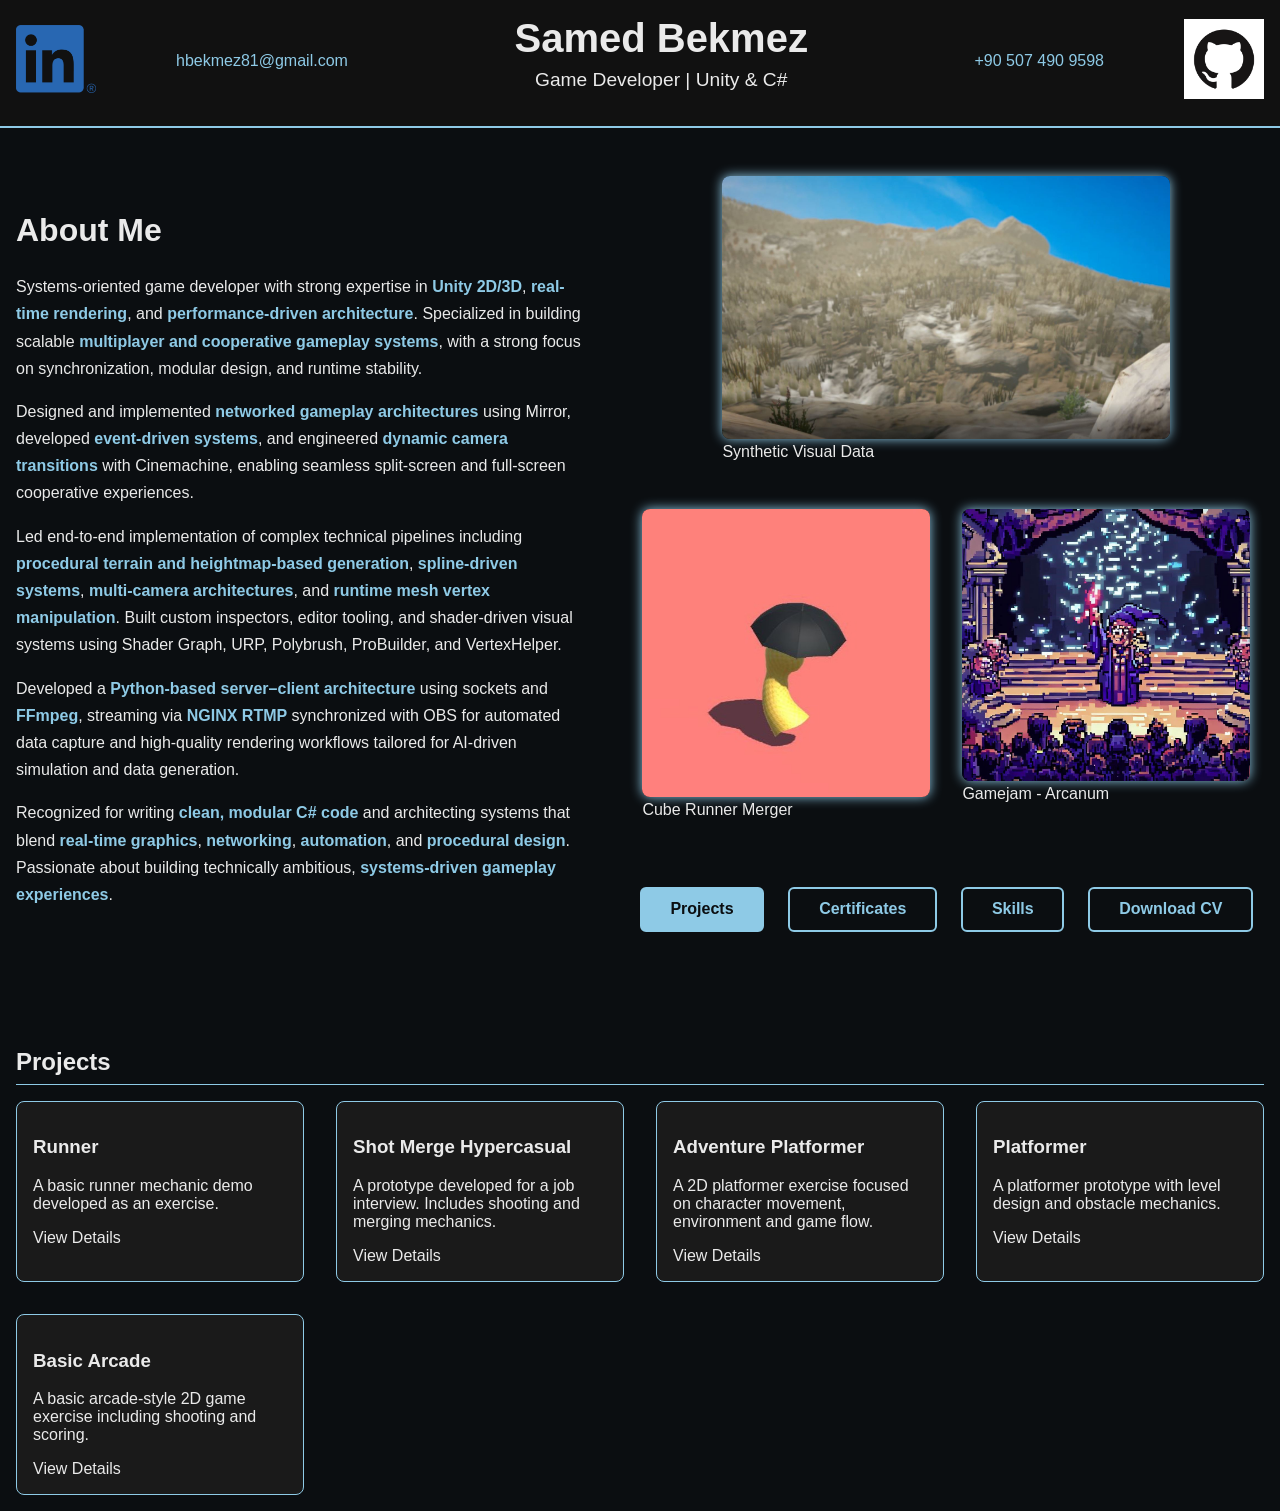
==== commit 3bfb114f: "Update index.html" ====
--- a/index.html
+++ b/index.html
@@ -97,7 +97,7 @@
         <strong class="highlight">systems-driven gameplay experiences</strong>.
     </p>
 </section>
-
+</section>
             <!-- RIGHT: PYRAMID IMAGES + MODAL -->
             <section class="visual-section">
                 <div class="pyramid-wrapper">
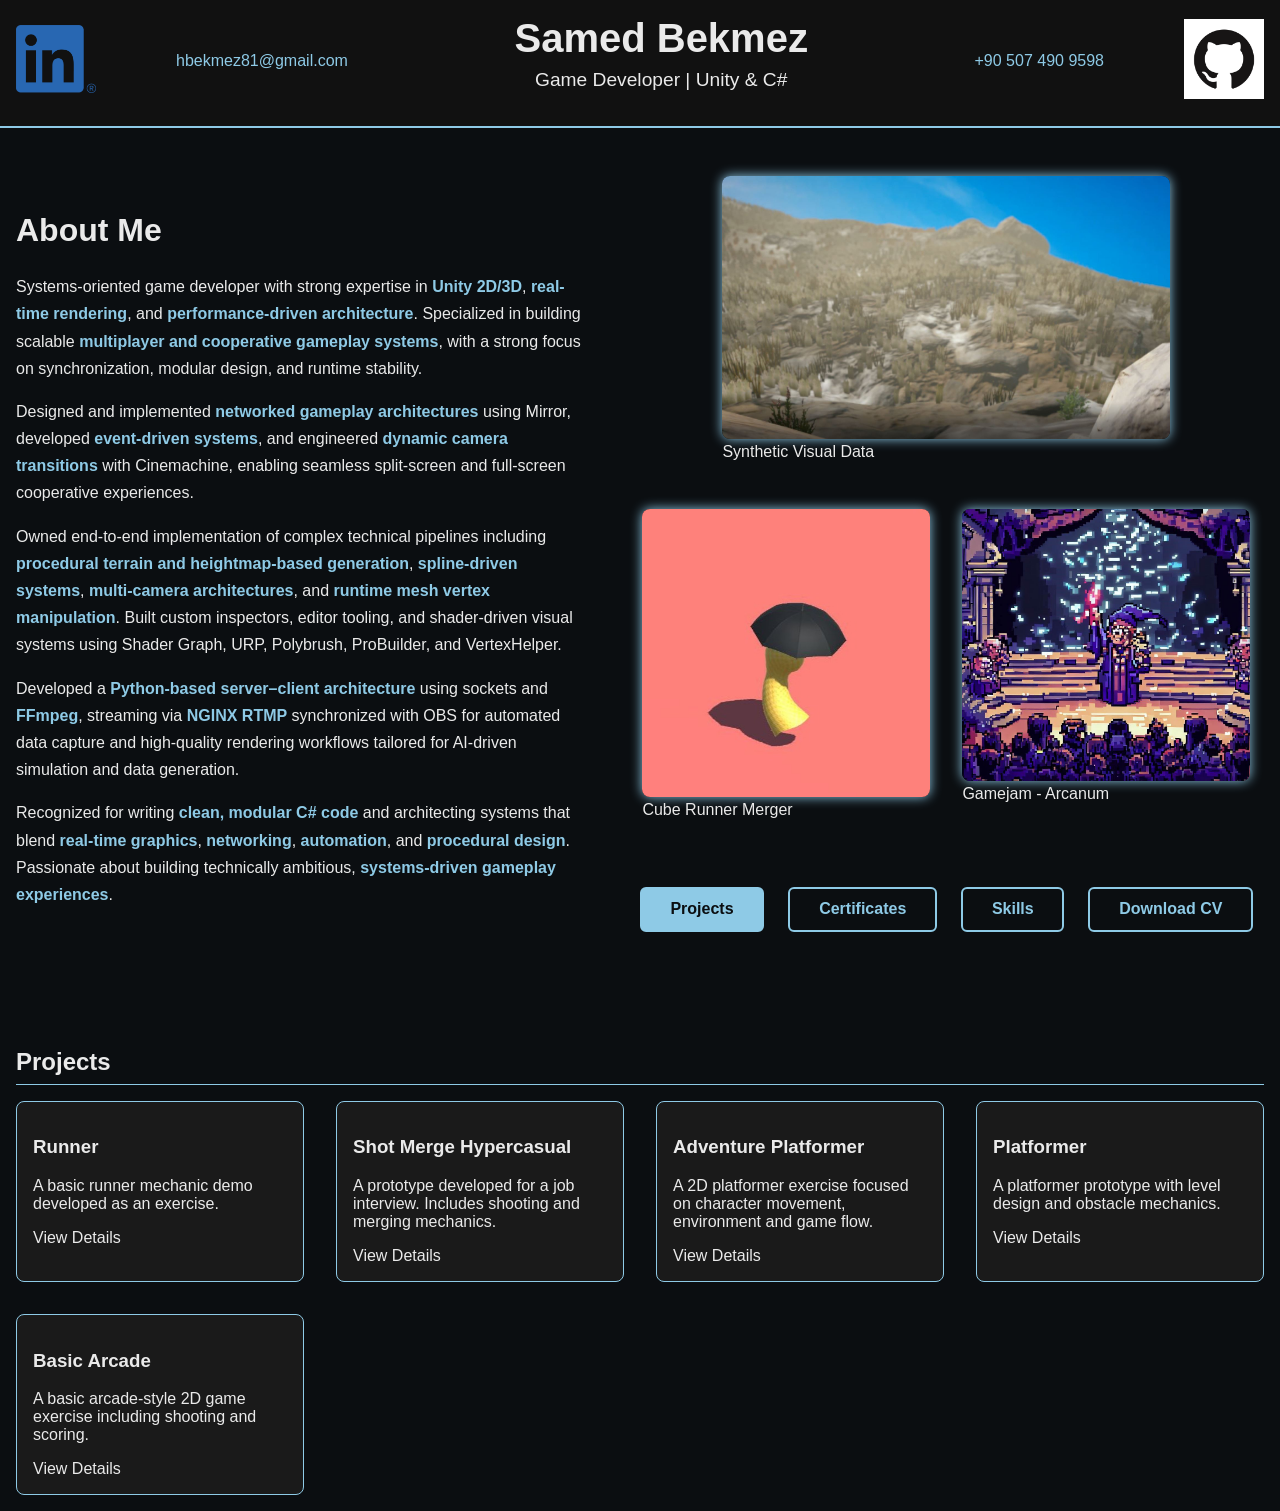
==== commit 9723cc09: "Update index.html" ====
--- a/index.html
+++ b/index.html
@@ -68,7 +68,7 @@
     </p>
 
     <p>
-        Led end-to-end implementation of complex technical pipelines including 
+        Owned end-to-end implementation of complex technical pipelines including 
         <strong class="highlight">procedural terrain and heightmap-based generation</strong>, 
         <strong class="highlight">spline-driven systems</strong>, 
         <strong class="highlight">multi-camera architectures</strong>, and 
